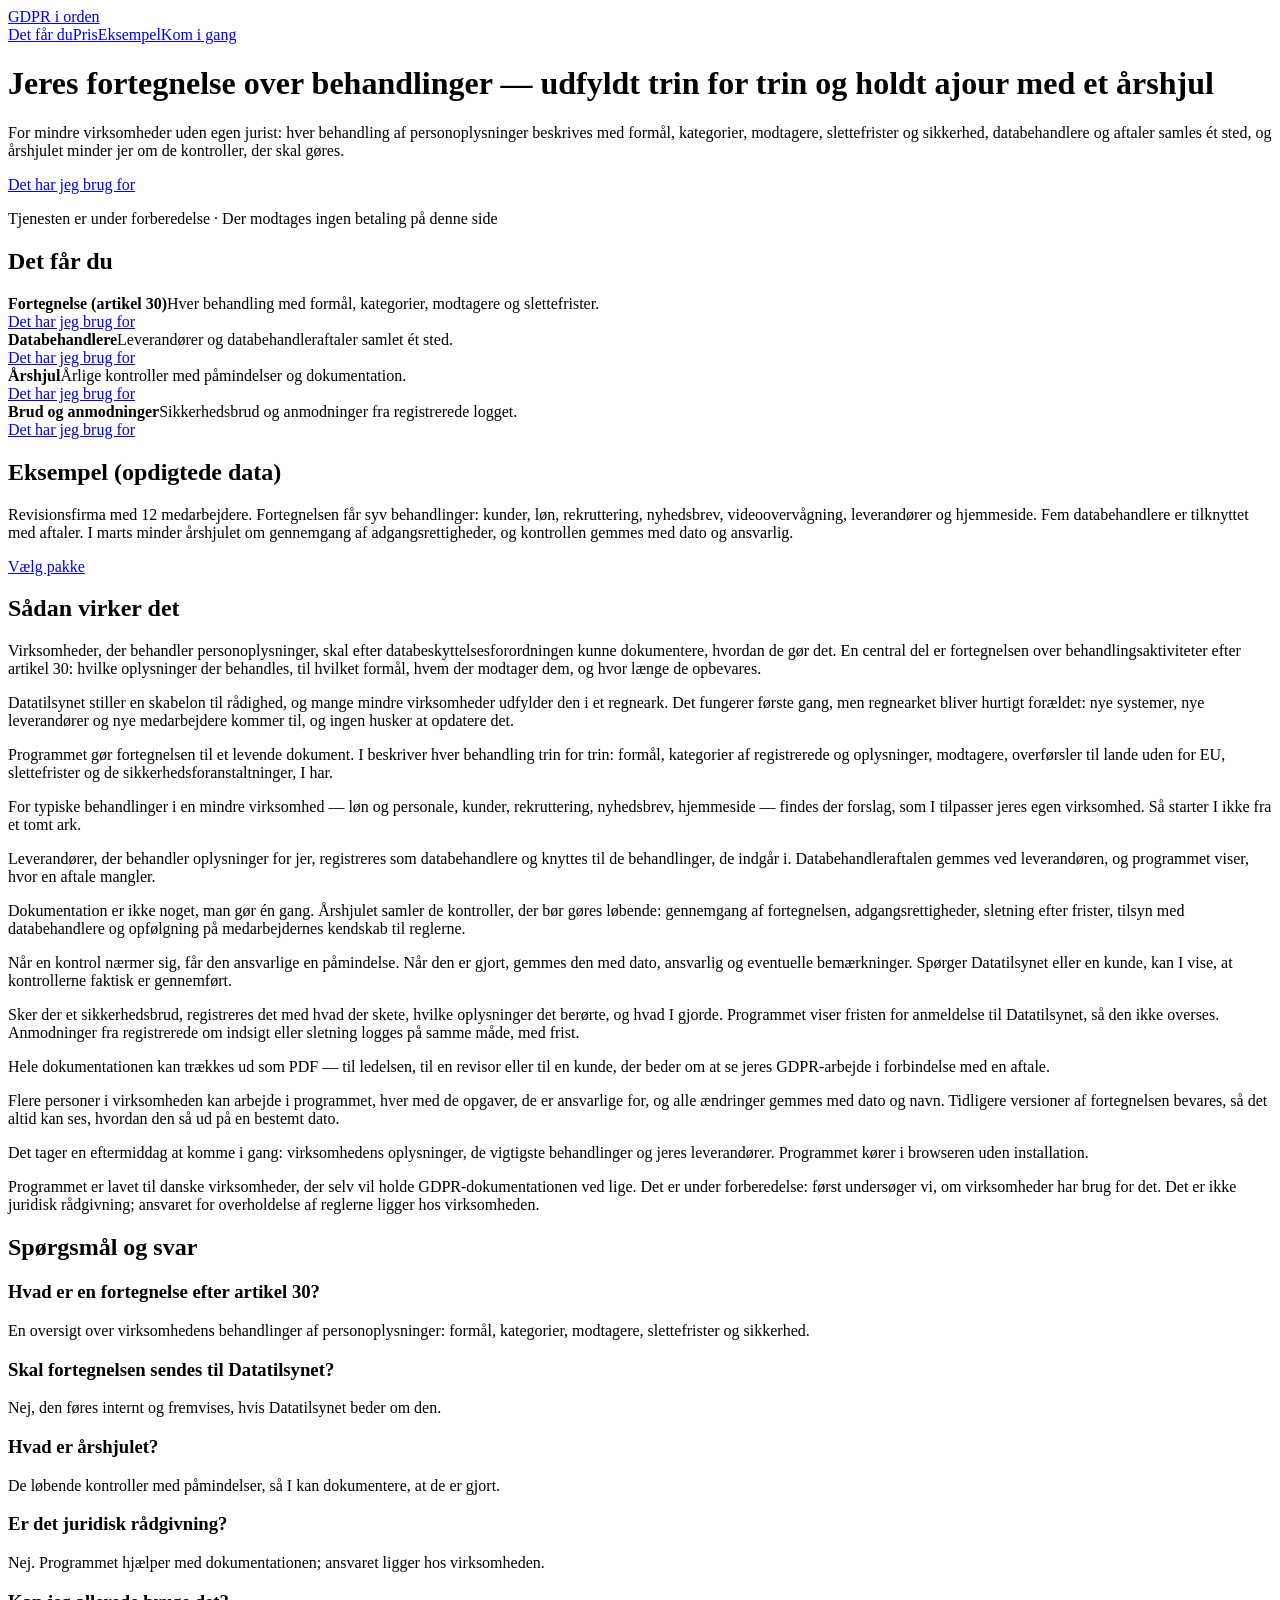
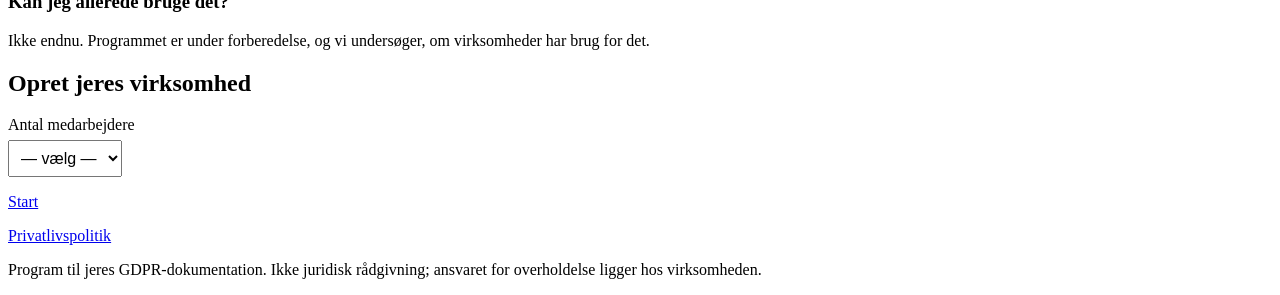
==== index.html @ bb7a379e "Смок gdprfortegnelse — комплект автора (_Гипотезы), публикация «Смоками» (органика, слово Владельца " ====
<!doctype html>
<html lang="da-DK">
<head>
<meta charset="utf-8">
<!-- Google Tag Manager: код контейнера вставляет автор по заказу «Смоков» (СМ-09) -->
<meta name="viewport" content="width=device-width,initial-scale=1">
<link rel="canonical" href="https://gdprfortegnelse.dokufile.com/">
<title>GDPR-fortegnelse og årshjul for mindre virksomheder</title>
<meta name="description" content="For virksomheder, der selv vil holde GDPR-dokumentationen ved lige uden regneark: fortegnelsen over behandlinger efter artikel 30 udfyldes trin for trin, og de årlige kontroller kommer med påmindelser i et årshjul.">
<link rel="icon" href="favicon.svg">
<link rel="stylesheet" href="style.css">
<script src="smoke.js" defer></script>
<!-- faq-jsonld:start -->
<script type="application/ld+json">
{
 "@context": "https://schema.org",
 "@type": "FAQPage",
 "mainEntity": [
  {
   "@type": "Question",
   "name": "Hvad er en fortegnelse efter artikel 30?",
   "acceptedAnswer": {
    "@type": "Answer",
    "text": "En oversigt over virksomhedens behandlinger af personoplysninger: formål, kategorier, modtagere, slettefrister og sikkerhed."
   }
  },
  {
   "@type": "Question",
   "name": "Skal fortegnelsen sendes til Datatilsynet?",
   "acceptedAnswer": {
    "@type": "Answer",
    "text": "Nej, den føres internt og fremvises, hvis Datatilsynet beder om den."
   }
  },
  {
   "@type": "Question",
   "name": "Hvad er årshjulet?",
   "acceptedAnswer": {
    "@type": "Answer",
    "text": "De løbende kontroller med påmindelser, så I kan dokumentere, at de er gjort."
   }
  },
  {
   "@type": "Question",
   "name": "Er det juridisk rådgivning?",
   "acceptedAnswer": {
    "@type": "Answer",
    "text": "Nej. Programmet hjælper med dokumentationen; ansvaret ligger hos virksomheden."
   }
  },
  {
   "@type": "Question",
   "name": "Kan jeg allerede bruge det?",
   "acceptedAnswer": {
    "@type": "Answer",
    "text": "Ikke endnu. Programmet er under forberedelse, og vi undersøger, om virksomheder har brug for det."
   }
  }
 ]
}
</script>
<!-- faq-jsonld:end -->
</head>
<body>
<!-- Google Tag Manager (noscript): по заказу «Смоков» (СМ-09) -->

<header><div class="wrap">
  <div class="logo"><a href="index.html" data-ev="click_logo_home">GDPR i orden</a></div>
  <nav class="top"><a href="#hvad" data-ev="click_nav_hvad">Det får du</a><a href="price.html" data-ev="click_nav_pris">Pris</a><a href="#eksempel" data-ev="click_nav_eksempel">Eksempel</a><a href="#start" data-ev="click_nav_start">Kom i gang</a></nav>
</div></header>

<div class="wrap">
  <div class="hero">
    <h1>Jeres fortegnelse over behandlinger — udfyldt trin for trin og holdt ajour med et årshjul</h1>
    <p class="sub">For mindre virksomheder uden egen jurist: hver behandling af personoplysninger beskrives med formål, kategorier, modtagere, slettefrister og sikkerhed, databehandlere og aftaler samles ét sted, og årshjulet minder jer om de kontroller, der skal gøres.</p>
    <a class="cta" href="price.html" data-ev="cta_click">Det har jeg brug for</a>
    <p class="cta-note">Tjenesten er under forberedelse · Der modtages ingen betaling på denne side</p>
  </div>

  <section id="hvad" data-view="features_view">
    <h2>Det får du</h2>
    <div class="grid">
      <div class="card"><b>Fortegnelse (artikel 30)</b><span>Hver behandling med formål, kategorier, modtagere og slettefrister.</span><br><a class="btn" href="price.html" data-ev="feature_fortegnelse">Det har jeg brug for</a></div>
      <div class="card"><b>Databehandlere</b><span>Leverandører og databehandleraftaler samlet ét sted.</span><br><a class="btn" href="price.html" data-ev="feature_databehandlere">Det har jeg brug for</a></div>
      <div class="card"><b>Årshjul</b><span>Årlige kontroller med påmindelser og dokumentation.</span><br><a class="btn" href="price.html" data-ev="feature_aarshjul">Det har jeg brug for</a></div>
      <div class="card"><b>Brud og anmodninger</b><span>Sikkerhedsbrud og anmodninger fra registrerede logget.</span><br><a class="btn" href="price.html" data-ev="feature_brud">Det har jeg brug for</a></div>
    </div>
  </section>

  <section id="eksempel" data-view="example_view">
    <h2>Eksempel (opdigtede data)</h2>
    <p class="fine">Revisionsfirma med 12 medarbejdere. Fortegnelsen får syv behandlinger: kunder, løn, rekruttering, nyhedsbrev, videoovervågning, leverandører og hjemmeside. Fem databehandlere er tilknyttet med aftaler. I marts minder årshjulet om gennemgang af adgangsrettigheder, og kontrollen gemmes med dato og ansvarlig.</p>
    <a class="cta" href="price.html" data-ev="click_cta_after_example">Vælg pakke</a>
  </section>
<!-- seo-tekst:start -->
  <section id="opis">
    <h2>Sådan virker det</h2>
    <p>Virksomheder, der behandler personoplysninger, skal efter databeskyttelsesforordningen kunne dokumentere, hvordan de gør det. En central del er fortegnelsen over behandlingsaktiviteter efter artikel 30: hvilke oplysninger der behandles, til hvilket formål, hvem der modtager dem, og hvor længe de opbevares.</p>
    <p>Datatilsynet stiller en skabelon til rådighed, og mange mindre virksomheder udfylder den i et regneark. Det fungerer første gang, men regnearket bliver hurtigt forældet: nye systemer, nye leverandører og nye medarbejdere kommer til, og ingen husker at opdatere det.</p>
    <p>Programmet gør fortegnelsen til et levende dokument. I beskriver hver behandling trin for trin: formål, kategorier af registrerede og oplysninger, modtagere, overførsler til lande uden for EU, slettefrister og de sikkerhedsforanstaltninger, I har.</p>
    <p>For typiske behandlinger i en mindre virksomhed — løn og personale, kunder, rekruttering, nyhedsbrev, hjemmeside — findes der forslag, som I tilpasser jeres egen virksomhed. Så starter I ikke fra et tomt ark.</p>
    <p>Leverandører, der behandler oplysninger for jer, registreres som databehandlere og knyttes til de behandlinger, de indgår i. Databehandleraftalen gemmes ved leverandøren, og programmet viser, hvor en aftale mangler.</p>
    <p>Dokumentation er ikke noget, man gør én gang. Årshjulet samler de kontroller, der bør gøres løbende: gennemgang af fortegnelsen, adgangsrettigheder, sletning efter frister, tilsyn med databehandlere og opfølgning på medarbejdernes kendskab til reglerne.</p>
    <p>Når en kontrol nærmer sig, får den ansvarlige en påmindelse. Når den er gjort, gemmes den med dato, ansvarlig og eventuelle bemærkninger. Spørger Datatilsynet eller en kunde, kan I vise, at kontrollerne faktisk er gennemført.</p>
    <p>Sker der et sikkerhedsbrud, registreres det med hvad der skete, hvilke oplysninger det berørte, og hvad I gjorde. Programmet viser fristen for anmeldelse til Datatilsynet, så den ikke overses. Anmodninger fra registrerede om indsigt eller sletning logges på samme måde, med frist.</p>
    <p>Hele dokumentationen kan trækkes ud som PDF — til ledelsen, til en revisor eller til en kunde, der beder om at se jeres GDPR-arbejde i forbindelse med en aftale.</p>
    <p>Flere personer i virksomheden kan arbejde i programmet, hver med de opgaver, de er ansvarlige for, og alle ændringer gemmes med dato og navn. Tidligere versioner af fortegnelsen bevares, så det altid kan ses, hvordan den så ud på en bestemt dato.</p>
    <p>Det tager en eftermiddag at komme i gang: virksomhedens oplysninger, de vigtigste behandlinger og jeres leverandører. Programmet kører i browseren uden installation.</p>
    <p>Programmet er lavet til danske virksomheder, der selv vil holde GDPR-dokumentationen ved lige. Det er under forberedelse: først undersøger vi, om virksomheder har brug for det. Det er ikke juridisk rådgivning; ansvaret for overholdelse af reglerne ligger hos virksomheden.</p>
  </section>
  <section id="faq">
    <h2>Spørgsmål og svar</h2>
    <h3>Hvad er en fortegnelse efter artikel 30?</h3>
    <p>En oversigt over virksomhedens behandlinger af personoplysninger: formål, kategorier, modtagere, slettefrister og sikkerhed.</p>
    <h3>Skal fortegnelsen sendes til Datatilsynet?</h3>
    <p>Nej, den føres internt og fremvises, hvis Datatilsynet beder om den.</p>
    <h3>Hvad er årshjulet?</h3>
    <p>De løbende kontroller med påmindelser, så I kan dokumentere, at de er gjort.</p>
    <h3>Er det juridisk rådgivning?</h3>
    <p>Nej. Programmet hjælper med dokumentationen; ansvaret ligger hos virksomheden.</p>
    <h3>Kan jeg allerede bruge det?</h3>
    <p>Ikke endnu. Programmet er under forberedelse, og vi undersøger, om virksomheder har brug for det.</p>
  </section>
<!-- seo-tekst:end -->
  <section id="start" data-view="start_view">
    <h2>Opret jeres virksomhed</h2>
    <p><label>Antal medarbejdere<br><select data-ev-focus="form_start" style="margin-top:6px;padding:8px;font-size:16px"><option value="">— vælg —</option><option>1–10</option><option>11–50</option><option>51–250</option><option>Over 250</option></select></label></p>
    <a class="cta" href="price.html" data-ev="form_submit_click">Start</a>
  </section>
</div>

<footer><div class="wrap">
  <p><a href="privacy.html" data-ev="click_legal_privacy">Privatlivspolitik</a></p>
  <p class="muted">Program til jeres GDPR-dokumentation. Ikke juridisk rådgivning; ansvaret for overholdelse ligger hos virksomheden.</p>
</div></footer>

</body>
</html>
---- style.css ----
/* Общая база смоков (СМ-23): стиль — один на все смоки, правит «Смоки» в super-romeo/smoki-base. */
@import url("https://super-romeo.github.io/smoki-base/v1/style.css");
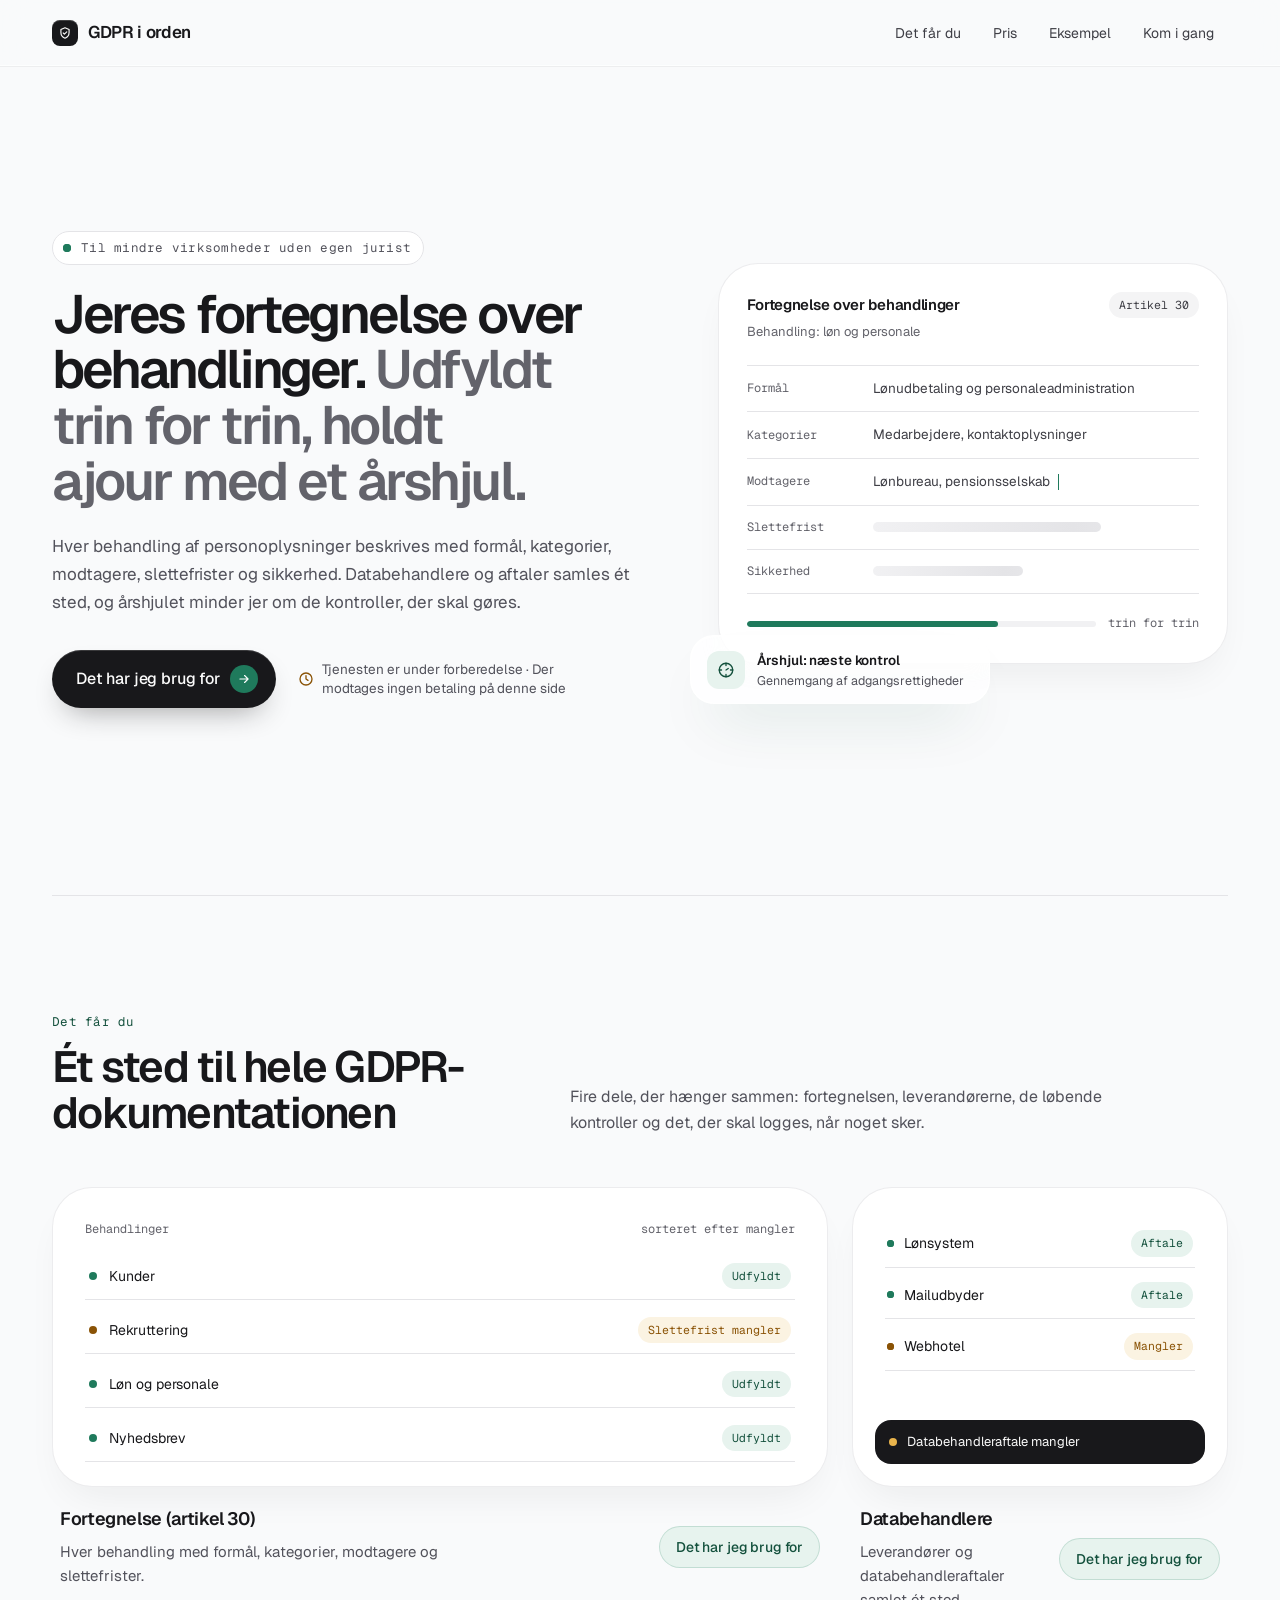
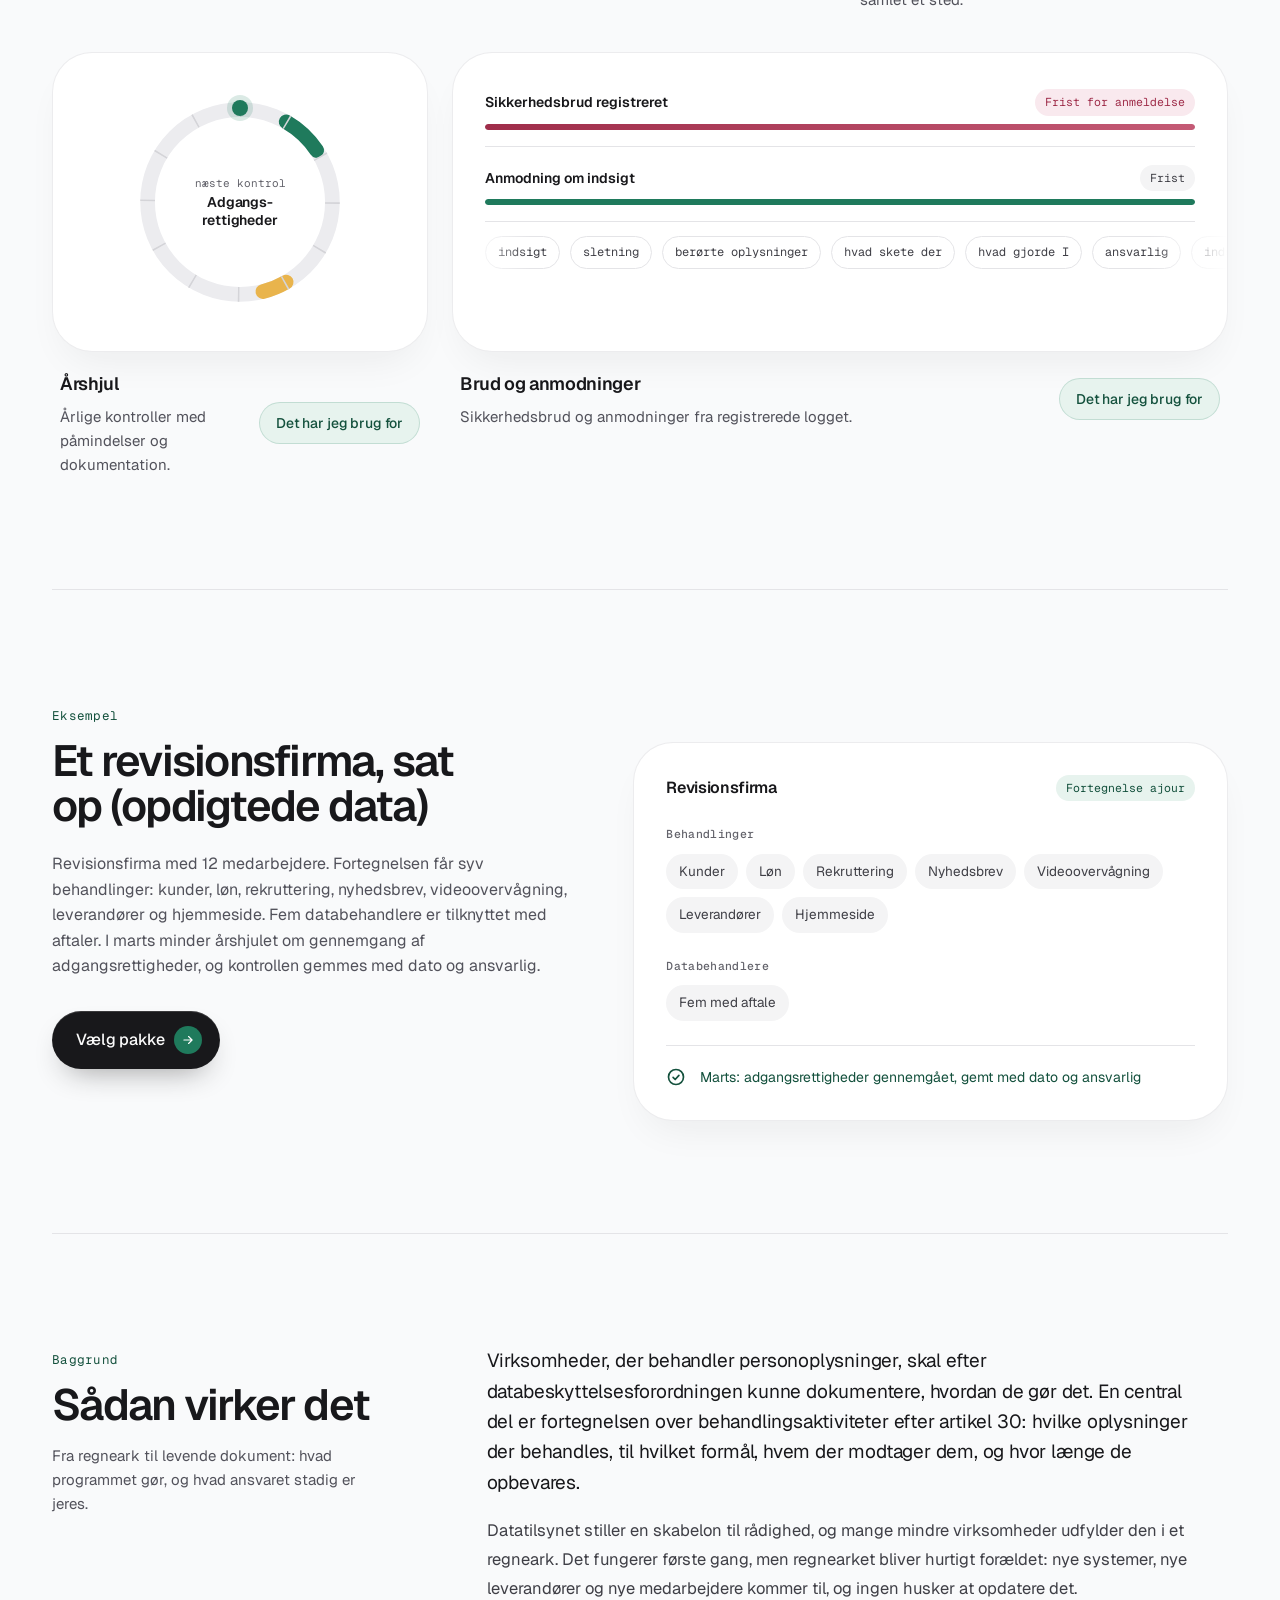
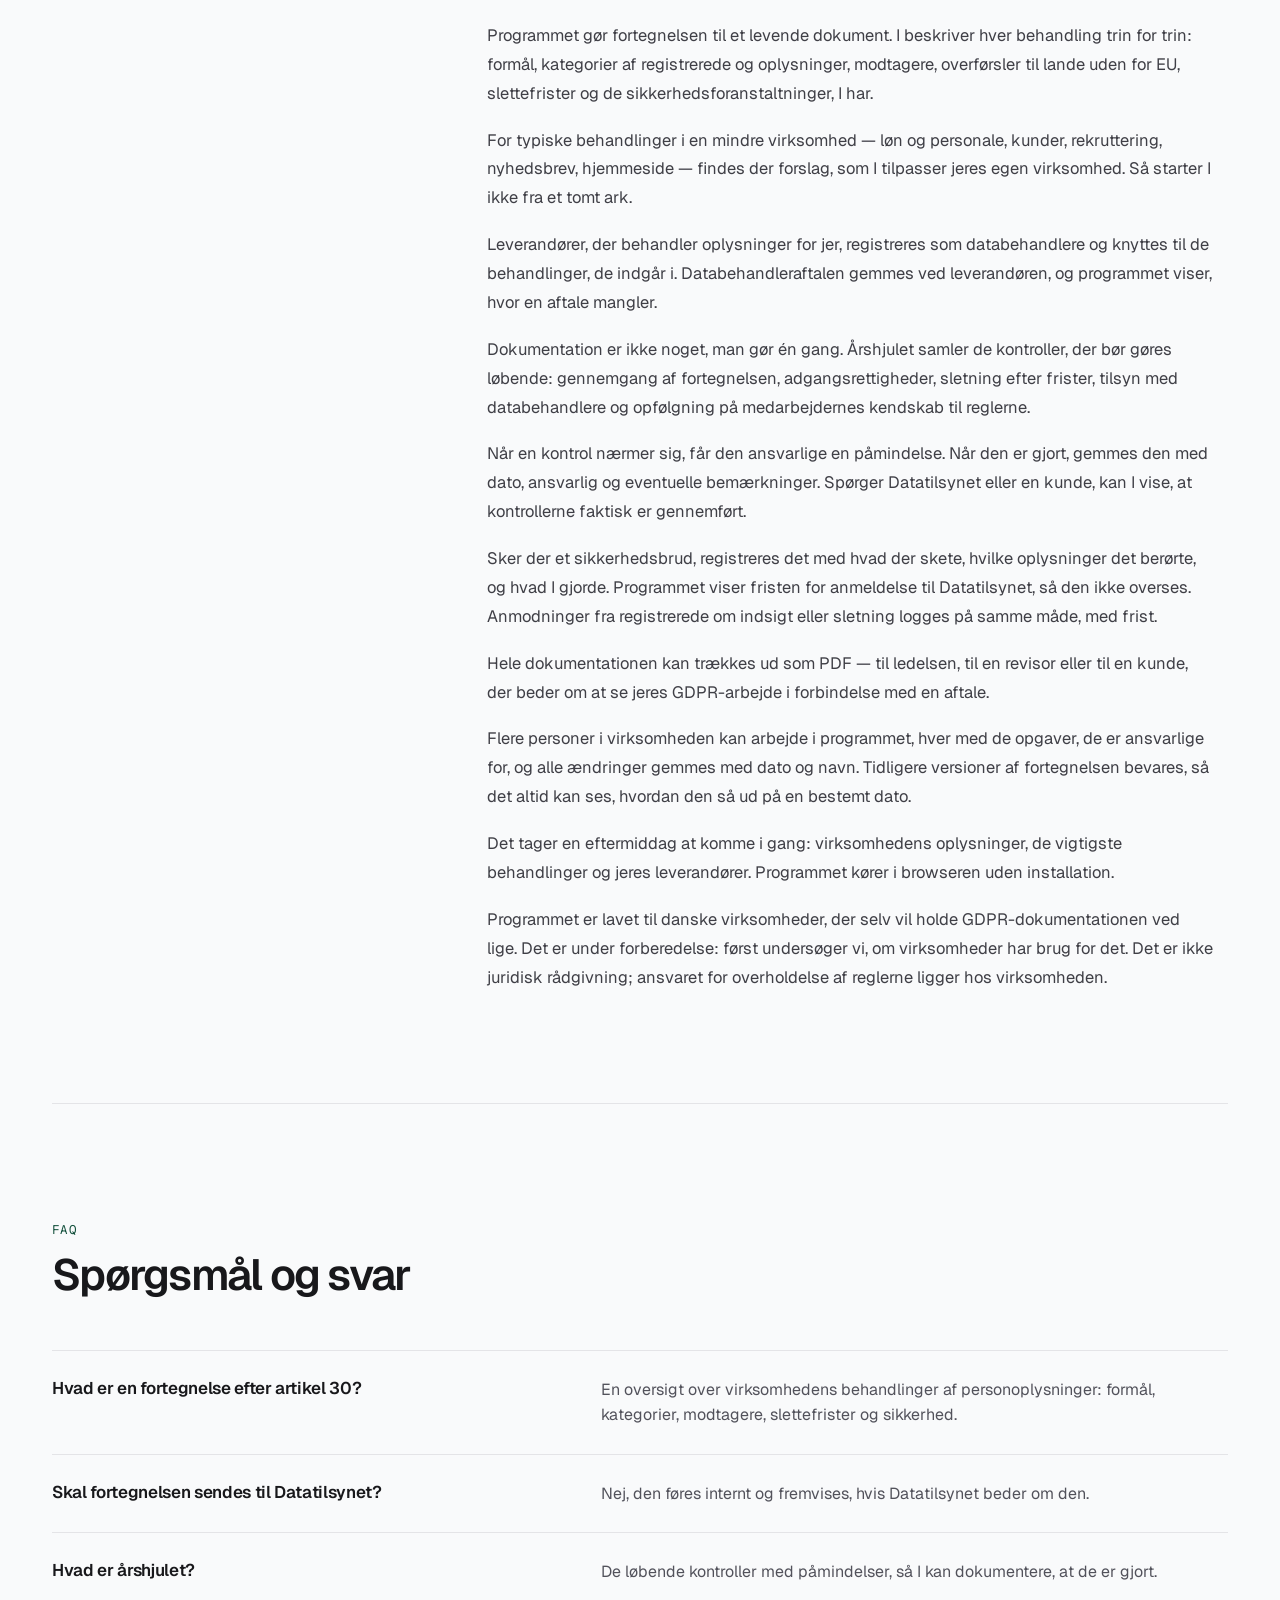
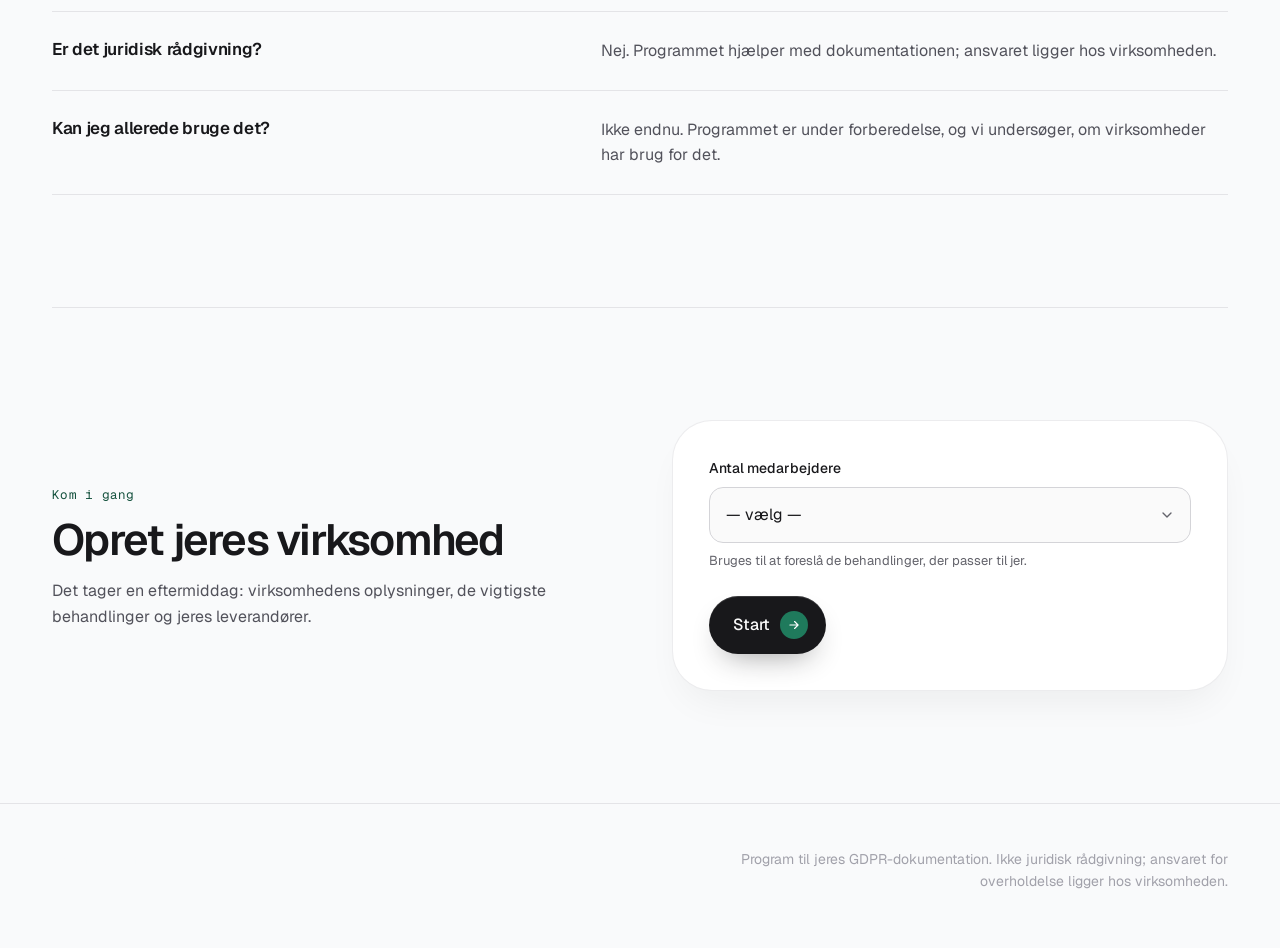
==== commit 1fa847c9: "Главная: чистый стиль «taste v1» — вариант для выбора Владельцем (09.11.2026)" ====
--- a/index.html
+++ b/index.html
@@ -2,13 +2,23 @@
 <html lang="da-DK">
 <head>
 <meta charset="utf-8">
-<!-- Google Tag Manager: код контейнера вставляет автор по заказу «Смоков» (СМ-09) -->
+<!-- Google Tag Manager -->
+<script>(function(w,d,s,l,i){w[l]=w[l]||[];w[l].push({'gtm.start':
+new Date().getTime(),event:'gtm.js'});var f=d.getElementsByTagName(s)[0],
+j=d.createElement(s),dl=l!='dataLayer'?'&l='+l:'';j.async=true;j.src=
+'https://www.googletagmanager.com/gtm.js?id='+i+dl;f.parentNode.insertBefore(j,f);
+})(window,document,'script','dataLayer','GTM-WCQB7QSV');</script>
+<!-- End Google Tag Manager -->
 <meta name="viewport" content="width=device-width,initial-scale=1">
 <link rel="canonical" href="https://gdprfortegnelse.dokufile.com/">
 <title>GDPR-fortegnelse og årshjul for mindre virksomheder</title>
-<meta name="description" content="For virksomheder, der selv vil holde GDPR-dokumentationen ved lige uden regneark: fortegnelsen over behandlinger efter artikel 30 udfyldes trin for trin, og de årlige kontroller kommer med påmindelser i et årshjul.">
+<meta name="description" content="For virksomheder, der selv holder GDPR-dokumentationen: fortegnelsen efter artikel 30 trin for trin og de årlige kontroller i et årshjul.">
 <link rel="icon" href="favicon.svg">
 <link rel="stylesheet" href="style.css">
+<link rel="preconnect" href="https://fonts.googleapis.com">
+<link rel="preconnect" href="https://fonts.gstatic.com" crossorigin>
+<link rel="stylesheet" href="https://fonts.googleapis.com/css2?family=Geist:wght@400;500;600&family=Geist+Mono:wght@400;500&display=swap">
+<link rel="stylesheet" href="variant.css">
 <script src="smoke.js" defer></script>
 <!-- faq-jsonld:start -->
 <script type="application/ld+json">
@@ -62,39 +72,138 @@
 <!-- faq-jsonld:end -->
 </head>
 <body>
-<!-- Google Tag Manager (noscript): по заказу «Смоков» (СМ-09) -->
-
-<header><div class="wrap">
-  <div class="logo"><a href="index.html" data-ev="click_logo_home">GDPR i orden</a></div>
-  <nav class="top"><a href="#hvad" data-ev="click_nav_hvad">Det får du</a><a href="price.html" data-ev="click_nav_pris">Pris</a><a href="#eksempel" data-ev="click_nav_eksempel">Eksempel</a><a href="#start" data-ev="click_nav_start">Kom i gang</a></nav>
+<!-- Google Tag Manager (noscript) -->
+<noscript><iframe src="https://www.googletagmanager.com/ns.html?id=GTM-WCQB7QSV"
+height="0" width="0" style="display:none;visibility:hidden"></iframe></noscript>
+<!-- End Google Tag Manager (noscript) -->
+
+<header class="bar"><div class="shell">
+  <div class="brand"><a href="index.html" data-ev="click_logo_home"><span class="brand-mark" aria-hidden="true"><svg width="14" height="14" viewBox="0 0 24 24" fill="none" stroke="currentColor" stroke-width="2" stroke-linecap="round" stroke-linejoin="round"><path d="M12 3l7 3v5c0 4.5-3 8.3-7 10-4-1.7-7-5.5-7-10V6l7-3z"/><path d="M9 12l2 2 4-4"/></svg></span>GDPR i orden</a></div>
+  <nav class="nav" aria-label="Hovedmenu"><a href="#hvad" data-ev="click_nav_hvad">Det får du</a><a href="price.html" data-ev="click_nav_pris">Pris</a><a href="#eksempel" data-ev="click_nav_eksempel">Eksempel</a><a href="#start" data-ev="click_nav_start">Kom i gang</a></nav>
 </div></header>
 
-<div class="wrap">
+<main class="shell">
   <div class="hero">
-    <h1>Jeres fortegnelse over behandlinger — udfyldt trin for trin og holdt ajour med et årshjul</h1>
-    <p class="sub">For mindre virksomheder uden egen jurist: hver behandling af personoplysninger beskrives med formål, kategorier, modtagere, slettefrister og sikkerhed, databehandlere og aftaler samles ét sted, og årshjulet minder jer om de kontroller, der skal gøres.</p>
-    <a class="cta" href="price.html" data-ev="cta_click">Det har jeg brug for</a>
-    <p class="cta-note">Tjenesten er under forberedelse · Der modtages ingen betaling på denne side</p>
+    <div>
+      <span class="eyebrow in" style="--i:0"><span class="live" aria-hidden="true"></span>Til mindre virksomheder uden egen jurist</span>
+      <h1 class="in" style="--i:1">Jeres fortegnelse over behandlinger. <em>Udfyldt trin for trin, holdt ajour med et årshjul.</em></h1>
+      <p class="sub in" style="--i:2">Hver behandling af personoplysninger beskrives med formål, kategorier, modtagere, slettefrister og sikkerhed. Databehandlere og aftaler samles ét sted, og årshjulet minder jer om de kontroller, der skal gøres.</p>
+      <div class="hero-actions in" style="--i:3">
+        <a class="cta magnetic" href="price.html" data-ev="cta_click">Det har jeg brug for <span class="arrow" aria-hidden="true"><svg width="14" height="14" viewBox="0 0 24 24" fill="none" stroke="currentColor" stroke-width="2" stroke-linecap="round" stroke-linejoin="round"><path d="M5 12h14M13 6l6 6-6 6"/></svg></span></a>
+        <p class="cta-note"><svg width="16" height="16" viewBox="0 0 24 24" fill="none" stroke="currentColor" stroke-width="2" stroke-linecap="round" aria-hidden="true"><circle cx="12" cy="12" r="9"/><path d="M12 7v5l3 2"/></svg>Tjenesten er under forberedelse · Der modtages ingen betaling på denne side</p>
+      </div>
+    </div>
+
+    <div class="stage in" style="--i:2" aria-hidden="true">
+      <div class="doc">
+        <div class="doc-head"><span class="doc-title">Fortegnelse over behandlinger</span><span class="tag">Artikel 30</span></div>
+        <p class="doc-sub">Behandling: løn og personale</p>
+        <dl class="fields">
+          <div class="field"><dt>Formål</dt><dd>Lønudbetaling og personaleadministration</dd></div>
+          <div class="field"><dt>Kategorier</dt><dd>Medarbejdere, kontaktoplysninger</dd></div>
+          <div class="field"><dt>Modtagere</dt><dd><span class="typing">Lønbureau, pensionsselskab</span><span class="caret"></span></dd></div>
+          <div class="field"><dt>Slettefrist</dt><dd><span class="skeleton"></span></dd></div>
+          <div class="field"><dt>Sikkerhed</dt><dd><span class="skeleton s2"></span></dd></div>
+        </dl>
+        <div class="doc-foot"><div class="progress"><i></i></div><span>trin for trin</span></div>
+      </div>
+      <div class="chip-float">
+        <span class="chip-ico"><svg width="18" height="18" viewBox="0 0 24 24" fill="none" stroke="currentColor" stroke-width="1.8" stroke-linecap="round" stroke-linejoin="round"><circle cx="12" cy="12" r="9"/><path d="M12 3v3M21 12h-3M12 21v-3M3 12h3"/><path d="M12 12l3-2"/></svg></span>
+        <div><b>Årshjul: næste kontrol</b><small>Gennemgang af adgangsrettigheder</small></div>
+      </div>
+    </div>
   </div>
 
-  <section id="hvad" data-view="features_view">
-    <h2>Det får du</h2>
-    <div class="grid">
-      <div class="card"><b>Fortegnelse (artikel 30)</b><span>Hver behandling med formål, kategorier, modtagere og slettefrister.</span><br><a class="btn" href="price.html" data-ev="feature_fortegnelse">Det har jeg brug for</a></div>
-      <div class="card"><b>Databehandlere</b><span>Leverandører og databehandleraftaler samlet ét sted.</span><br><a class="btn" href="price.html" data-ev="feature_databehandlere">Det har jeg brug for</a></div>
-      <div class="card"><b>Årshjul</b><span>Årlige kontroller med påmindelser og dokumentation.</span><br><a class="btn" href="price.html" data-ev="feature_aarshjul">Det har jeg brug for</a></div>
-      <div class="card"><b>Brud og anmodninger</b><span>Sikkerhedsbrud og anmodninger fra registrerede logget.</span><br><a class="btn" href="price.html" data-ev="feature_brud">Det har jeg brug for</a></div>
-    </div>
-  </section>
-
-  <section id="eksempel" data-view="example_view">
-    <h2>Eksempel (opdigtede data)</h2>
-    <p class="fine">Revisionsfirma med 12 medarbejdere. Fortegnelsen får syv behandlinger: kunder, løn, rekruttering, nyhedsbrev, videoovervågning, leverandører og hjemmeside. Fem databehandlere er tilknyttet med aftaler. I marts minder årshjulet om gennemgang af adgangsrettigheder, og kontrollen gemmes med dato og ansvarlig.</p>
-    <a class="cta" href="price.html" data-ev="click_cta_after_example">Vælg pakke</a>
+  <section id="hvad" class="block" data-view="features_view">
+    <div class="block-head">
+      <div><span class="kicker">Det får du</span><h2>Ét sted til hele GDPR-dokumentationen</h2></div>
+      <p class="lede">Fire dele, der hænger sammen: fortegnelsen, leverandørerne, de løbende kontroller og det, der skal logges, når noget sker.</p>
+    </div>
+    <div class="bento">
+      <article class="tile wide-md">
+        <div class="tile-visual" aria-hidden="true">
+          <div class="list-meta"><span>Behandlinger</span><span>sorteret efter mangler</span></div>
+          <div class="rows">
+            <div class="row swap-a"><span class="dot"></span>Kunder<span class="tag ok">Udfyldt</span></div>
+            <div class="row swap-b"><span class="dot warn"></span>Rekruttering<span class="tag warn">Slettefrist mangler</span></div>
+            <div class="row"><span class="dot"></span>Løn og personale<span class="tag ok">Udfyldt</span></div>
+            <div class="row"><span class="dot"></span>Nyhedsbrev<span class="tag ok">Udfyldt</span></div>
+          </div>
+        </div>
+        <div class="tile-label"><b>Fortegnelse (artikel 30)</b><span>Hver behandling med formål, kategorier, modtagere og slettefrister.</span><a class="btn" href="price.html" data-ev="feature_fortegnelse">Det har jeg brug for</a></div>
+      </article>
+
+      <article class="tile narrow">
+        <div class="tile-visual" aria-hidden="true">
+          <div class="vendors">
+            <div class="vendor"><span class="live"></span>Lønsystem<span class="tag ok" style="margin-left:auto">Aftale</span></div>
+            <div class="vendor"><span class="live d2"></span>Mailudbyder<span class="tag ok" style="margin-left:auto">Aftale</span></div>
+            <div class="vendor"><span class="live warn d3"></span>Webhotel<span class="tag warn" style="margin-left:auto">Mangler</span></div>
+          </div>
+          <div class="toast"><i></i>Databehandleraftale mangler</div>
+        </div>
+        <div class="tile-label"><b>Databehandlere</b><span>Leverandører og databehandleraftaler samlet ét sted.</span><a class="btn" href="price.html" data-ev="feature_databehandlere">Det har jeg brug for</a></div>
+      </article>
+
+      <article class="tile narrow">
+        <div class="tile-visual" aria-hidden="true">
+          <div class="wheel-wrap"><div class="wheel">
+            <svg viewBox="0 0 200 200" fill="none">
+              <circle cx="100" cy="100" r="88" stroke="#ececef" stroke-width="14"/>
+              <circle cx="100" cy="100" r="88" stroke="#1f7a5c" stroke-width="14" stroke-dasharray="40 513" stroke-dashoffset="-46" transform="rotate(-90 100 100)" stroke-linecap="round"/>
+              <circle cx="100" cy="100" r="88" stroke="#e9b44c" stroke-width="14" stroke-dasharray="24 529" stroke-dashoffset="-230" transform="rotate(-90 100 100)" stroke-linecap="round"/>
+              <circle cx="100" cy="100" r="88" stroke="#d4d4d8" stroke-width="14" stroke-dasharray="1.5 44.6" transform="rotate(-90 100 100)"/>
+            </svg>
+            <div class="orbit"></div>
+            <div class="wheel-core"><small>næste kontrol</small><b>Adgangs&shy;rettigheder</b></div>
+          </div></div>
+        </div>
+        <div class="tile-label"><b>Årshjul</b><span>Årlige kontroller med påmindelser og dokumentation.</span><a class="btn" href="price.html" data-ev="feature_aarshjul">Det har jeg brug for</a></div>
+      </article>
+
+      <article class="tile wide-md">
+        <div class="tile-visual" aria-hidden="true">
+          <div class="stream">
+            <div class="event"><b>Sikkerhedsbrud registreret</b><span class="tag alert">Frist for anmeldelse</span><div class="track"><i></i></div></div>
+            <div class="event calm"><b>Anmodning om indsigt</b><span class="tag">Frist</span><div class="track"><i></i></div></div>
+            <div class="marquee"><div class="marquee-track">
+              <span>indsigt</span><span>sletning</span><span>berørte oplysninger</span><span>hvad skete der</span><span>hvad gjorde I</span><span>ansvarlig</span>
+              <span>indsigt</span><span>sletning</span><span>berørte oplysninger</span><span>hvad skete der</span><span>hvad gjorde I</span><span>ansvarlig</span>
+            </div></div>
+          </div>
+        </div>
+        <div class="tile-label"><b>Brud og anmodninger</b><span>Sikkerhedsbrud og anmodninger fra registrerede logget.</span><a class="btn" href="price.html" data-ev="feature_brud">Det har jeg brug for</a></div>
+      </article>
+    </div>
+  </section>
+
+  <section id="eksempel" class="block" data-view="example_view">
+    <div class="example">
+      <div>
+        <span class="kicker">Eksempel</span>
+        <h2>Et revisionsfirma, sat op (opdigtede data)</h2>
+        <p class="fine">Revisionsfirma med 12 medarbejdere. Fortegnelsen får syv behandlinger: kunder, løn, rekruttering, nyhedsbrev, videoovervågning, leverandører og hjemmeside. Fem databehandlere er tilknyttet med aftaler. I marts minder årshjulet om gennemgang af adgangsrettigheder, og kontrollen gemmes med dato og ansvarlig.</p>
+        <a class="cta magnetic" href="price.html" data-ev="click_cta_after_example">Vælg pakke <span class="arrow" aria-hidden="true"><svg width="14" height="14" viewBox="0 0 24 24" fill="none" stroke="currentColor" stroke-width="2" stroke-linecap="round" stroke-linejoin="round"><path d="M5 12h14M13 6l6 6-6 6"/></svg></span></a>
+      </div>
+      <div class="firm" aria-hidden="true">
+        <div class="firm-head"><b>Revisionsfirma</b><span class="tag ok">Fortegnelse ajour</span></div>
+        <div>
+          <h3>Behandlinger</h3>
+          <div class="pills"><span style="--i:0">Kunder</span><span style="--i:1">Løn</span><span style="--i:2">Rekruttering</span><span style="--i:3">Nyhedsbrev</span><span style="--i:4">Videoovervågning</span><span style="--i:5">Leverandører</span><span style="--i:6">Hjemmeside</span></div>
+        </div>
+        <div>
+          <h3>Databehandlere</h3>
+          <div class="pills"><span style="--i:7">Fem med aftale</span></div>
+        </div>
+        <div class="check"><svg width="20" height="20" viewBox="0 0 24 24" fill="none" stroke="currentColor" stroke-width="2" stroke-linecap="round" stroke-linejoin="round"><circle cx="12" cy="12" r="9"/><path d="M8.5 12.5l2.5 2.5 4.5-5"/></svg><span>Marts: adgangsrettigheder gennemgået, gemt med dato og ansvarlig</span></div>
+      </div>
+    </div>
   </section>
 <!-- seo-tekst:start -->
-  <section id="opis">
-    <h2>Sådan virker det</h2>
+  <section id="opis" class="block">
+    <div class="prose-grid">
+      <div class="prose-aside"><span class="kicker">Baggrund</span><h2>Sådan virker det</h2><p>Fra regneark til levende dokument: hvad programmet gør, og hvad ansvaret stadig er jeres.</p></div>
+      <div class="prose">
     <p>Virksomheder, der behandler personoplysninger, skal efter databeskyttelsesforordningen kunne dokumentere, hvordan de gør det. En central del er fortegnelsen over behandlingsaktiviteter efter artikel 30: hvilke oplysninger der behandles, til hvilket formål, hvem der modtager dem, og hvor længe de opbevares.</p>
     <p>Datatilsynet stiller en skabelon til rådighed, og mange mindre virksomheder udfylder den i et regneark. Det fungerer første gang, men regnearket bliver hurtigt forældet: nye systemer, nye leverandører og nye medarbejdere kommer til, og ingen husker at opdatere det.</p>
     <p>Programmet gør fortegnelsen til et levende dokument. I beskriver hver behandling trin for trin: formål, kategorier af registrerede og oplysninger, modtagere, overførsler til lande uden for EU, slettefrister og de sikkerhedsforanstaltninger, I har.</p>
@@ -107,32 +216,63 @@
     <p>Flere personer i virksomheden kan arbejde i programmet, hver med de opgaver, de er ansvarlige for, og alle ændringer gemmes med dato og navn. Tidligere versioner af fortegnelsen bevares, så det altid kan ses, hvordan den så ud på en bestemt dato.</p>
     <p>Det tager en eftermiddag at komme i gang: virksomhedens oplysninger, de vigtigste behandlinger og jeres leverandører. Programmet kører i browseren uden installation.</p>
     <p>Programmet er lavet til danske virksomheder, der selv vil holde GDPR-dokumentationen ved lige. Det er under forberedelse: først undersøger vi, om virksomheder har brug for det. Det er ikke juridisk rådgivning; ansvaret for overholdelse af reglerne ligger hos virksomheden.</p>
-  </section>
-  <section id="faq">
-    <h2>Spørgsmål og svar</h2>
-    <h3>Hvad er en fortegnelse efter artikel 30?</h3>
-    <p>En oversigt over virksomhedens behandlinger af personoplysninger: formål, kategorier, modtagere, slettefrister og sikkerhed.</p>
-    <h3>Skal fortegnelsen sendes til Datatilsynet?</h3>
-    <p>Nej, den føres internt og fremvises, hvis Datatilsynet beder om den.</p>
-    <h3>Hvad er årshjulet?</h3>
-    <p>De løbende kontroller med påmindelser, så I kan dokumentere, at de er gjort.</p>
-    <h3>Er det juridisk rådgivning?</h3>
-    <p>Nej. Programmet hjælper med dokumentationen; ansvaret ligger hos virksomheden.</p>
-    <h3>Kan jeg allerede bruge det?</h3>
-    <p>Ikke endnu. Programmet er under forberedelse, og vi undersøger, om virksomheder har brug for det.</p>
+      </div>
+    </div>
+  </section>
+  <section id="faq" class="block">
+    <div class="block-head"><div><span class="kicker">FAQ</span><h2>Spørgsmål og svar</h2></div></div>
+    <div class="faq-list">
+    <div class="qa"><h3>Hvad er en fortegnelse efter artikel 30?</h3>
+    <p>En oversigt over virksomhedens behandlinger af personoplysninger: formål, kategorier, modtagere, slettefrister og sikkerhed.</p></div>
+    <div class="qa"><h3>Skal fortegnelsen sendes til Datatilsynet?</h3>
+    <p>Nej, den føres internt og fremvises, hvis Datatilsynet beder om den.</p></div>
+    <div class="qa"><h3>Hvad er årshjulet?</h3>
+    <p>De løbende kontroller med påmindelser, så I kan dokumentere, at de er gjort.</p></div>
+    <div class="qa"><h3>Er det juridisk rådgivning?</h3>
+    <p>Nej. Programmet hjælper med dokumentationen; ansvaret ligger hos virksomheden.</p></div>
+    <div class="qa"><h3>Kan jeg allerede bruge det?</h3>
+    <p>Ikke endnu. Programmet er under forberedelse, og vi undersøger, om virksomheder har brug for det.</p></div>
+    </div>
   </section>
 <!-- seo-tekst:end -->
-  <section id="start" data-view="start_view">
-    <h2>Opret jeres virksomhed</h2>
-    <p><label>Antal medarbejdere<br><select data-ev-focus="form_start" style="margin-top:6px;padding:8px;font-size:16px"><option value="">— vælg —</option><option>1–10</option><option>11–50</option><option>51–250</option><option>Over 250</option></select></label></p>
-    <a class="cta" href="price.html" data-ev="form_submit_click">Start</a>
-  </section>
-</div>
-
-<footer><div class="wrap">
+  <section id="start" class="block" data-view="start_view">
+    <div class="start">
+      <div>
+        <span class="kicker">Kom i gang</span>
+        <h2>Opret jeres virksomhed</h2>
+        <p class="lede" style="margin-top:16px">Det tager en eftermiddag: virksomhedens oplysninger, de vigtigste behandlinger og jeres leverandører.</p>
+      </div>
+      <div class="form-card">
+        <div class="input-block">
+          <label for="ansatte">Antal medarbejdere</label>
+          <div class="select-wrap">
+            <select id="ansatte" data-ev-focus="form_start" aria-describedby="ansatte-hjaelp"><option value="">— vælg —</option><option>1–10</option><option>11–50</option><option>51–250</option><option>Over 250</option></select>
+            <svg width="16" height="16" viewBox="0 0 24 24" fill="none" stroke="currentColor" stroke-width="2" stroke-linecap="round" stroke-linejoin="round" aria-hidden="true"><path d="M6 9l6 6 6-6"/></svg>
+          </div>
+          <p class="helper" id="ansatte-hjaelp">Bruges til at foreslå de behandlinger, der passer til jer.</p>
+        </div>
+        <a class="cta magnetic" href="price.html" data-ev="form_submit_click">Start <span class="arrow" aria-hidden="true"><svg width="14" height="14" viewBox="0 0 24 24" fill="none" stroke="currentColor" stroke-width="2" stroke-linecap="round" stroke-linejoin="round"><path d="M5 12h14M13 6l6 6-6 6"/></svg></span></a>
+      </div>
+    </div>
+  </section>
+</main>
+
+<footer class="foot"><div class="shell">
   <p><a href="privacy.html" data-ev="click_legal_privacy">Privatlivspolitik</a></p>
   <p class="muted">Program til jeres GDPR-dokumentation. Ikke juridisk rådgivning; ansvaret for overholdelse ligger hos virksomheden.</p>
 </div></footer>
+<script>
+(function () {
+  if (!window.matchMedia || !matchMedia("(pointer: fine)").matches || matchMedia("(prefers-reduced-motion: reduce)").matches) return;
+  document.querySelectorAll(".magnetic").forEach(function (el) {
+    el.addEventListener("pointermove", function (e) {
+      var r = el.getBoundingClientRect();
+      el.style.transform = "translate(" + ((e.clientX - r.left - r.width / 2) * 0.18) + "px," + ((e.clientY - r.top - r.height / 2) * 0.28) + "px)";
+    });
+    el.addEventListener("pointerleave", function () { el.style.transform = ""; });
+  });
+})();
+</script>
 
 </body>
 </html>
--- a/variant.css
+++ b/variant.css
@@ -0,0 +1,401 @@
+/* design-taste-frontend-v1: asymmetric split layouts, Geist, zinc neutrals + one emerald accent,
+   bento 2.0 tiles with perpetual micro-interactions, spring easing, tactile states. */
+:root {
+  --bg: #f9fafb;
+  --surface: #ffffff;
+  --ink: #18181b;
+  --ink-2: #3f3f46;
+  --muted: #52525b;
+  --faint: #63636b;
+  --line: rgba(228, 228, 231, 0.7);
+  --line-strong: #e4e4e7;
+  --accent: #1f7a5c;
+  --accent-ink: #14513d;
+  --accent-soft: #e7f3ee;
+  --amber: #8a5306;
+  --amber-soft: #fbf3e2;
+  --rose: #9f2d4a;
+  --rose-soft: #f9e9ee;
+  --radius-xl: 2.5rem;
+  --radius-l: 1.5rem;
+  --radius-m: 0.875rem;
+  --shadow: 0 20px 40px -15px rgba(24, 24, 27, 0.07);
+  --shadow-lift: 0 30px 60px -25px rgba(20, 81, 61, 0.22);
+  --spring: cubic-bezier(0.16, 1, 0.3, 1);
+  --sans: "Geist", ui-sans-serif, system-ui, -apple-system, "Segoe UI", sans-serif;
+  --mono: "Geist Mono", ui-monospace, "SFMono-Regular", Menlo, Consolas, monospace;
+}
+
+*, *::before, *::after { box-sizing: border-box; }
+html { -webkit-text-size-adjust: 100%; scroll-behavior: smooth; scroll-padding-top: 96px; }
+body {
+  margin: 0;
+  background: var(--bg);
+  color: var(--ink);
+  font-family: var(--sans);
+  font-size: 16px;
+  line-height: 1.6;
+  -webkit-font-smoothing: antialiased;
+  overflow-x: hidden;
+}
+h1, h2, h3, p { margin: 0; }
+a { color: inherit; }
+b { font-weight: 600; }
+:focus-visible { outline: 2px solid var(--accent); outline-offset: 3px; border-radius: 6px; }
+
+.shell { width: 100%; max-width: 1240px; margin: 0 auto; padding: 0 32px; }
+
+/* ---------- header: liquid-glass bar ---------- */
+.bar {
+  position: sticky; top: 0; z-index: 20;
+  padding: 14px 0;
+  background: rgba(249, 250, 251, 0.72);
+  -webkit-backdrop-filter: blur(14px) saturate(140%);
+  backdrop-filter: blur(14px) saturate(140%);
+  border-bottom: 1px solid rgba(228, 228, 231, 0.6);
+  box-shadow: inset 0 -1px 0 rgba(255, 255, 255, 0.6);
+}
+.bar .shell { display: flex; align-items: center; justify-content: space-between; gap: 16px; }
+.brand a {
+  display: inline-flex; align-items: center; gap: 10px;
+  font-weight: 600; letter-spacing: -0.02em; text-decoration: none; font-size: 17px;
+}
+.brand-mark {
+  width: 26px; height: 26px; border-radius: 8px; display: grid; place-items: center;
+  background: var(--ink); color: #fafafa;
+  box-shadow: inset 0 1px 0 rgba(255, 255, 255, 0.18);
+}
+.nav { display: flex; gap: 4px; flex-wrap: wrap; }
+.nav a {
+  padding: 8px 14px; border-radius: 999px; text-decoration: none;
+  font-size: 14px; color: var(--ink-2);
+  transition: background-color 0.3s var(--spring), color 0.3s var(--spring);
+}
+.nav a:hover { background: #f0f0f2; color: var(--ink); }
+
+/* ---------- buttons ---------- */
+.cta, .btn {
+  display: inline-flex; align-items: center; gap: 10px;
+  text-decoration: none; font-weight: 500; letter-spacing: -0.01em;
+  border-radius: 999px;
+  transition: transform 0.45s var(--spring), background-color 0.3s var(--spring), box-shadow 0.45s var(--spring);
+  will-change: transform;
+}
+.cta {
+  background: var(--ink); color: #fafafa;
+  padding: 15px 18px 15px 24px; font-size: 16px;
+  box-shadow: inset 0 1px 0 rgba(255, 255, 255, 0.14), 0 14px 30px -14px rgba(24, 24, 27, 0.45);
+}
+.cta .arrow {
+  width: 28px; height: 28px; border-radius: 999px; display: grid; place-items: center;
+  background: var(--accent); color: #fff; transition: transform 0.45s var(--spring);
+}
+.cta:hover { background: #27272a; }
+.cta:hover .arrow { transform: translateX(3px); }
+.cta:active, .btn:active { transform: translateY(1px) scale(0.98); }
+.btn {
+  padding: 9px 16px; font-size: 14px; color: var(--accent-ink);
+  background: var(--accent-soft); border: 1px solid rgba(31, 122, 92, 0.18);
+}
+.btn:hover { background: #d9ede5; }
+
+/* ---------- hero: split screen ---------- */
+.hero {
+  display: grid; grid-template-columns: 1.08fr 1fr; gap: 56px; align-items: center;
+  min-height: calc(100dvh - 72px); padding: 64px 0 88px;
+}
+.eyebrow {
+  display: inline-flex; align-items: center; gap: 10px;
+  font-family: var(--mono); font-size: 12.5px; letter-spacing: 0.02em; color: var(--muted);
+  padding: 6px 12px 6px 10px; border: 1px solid var(--line-strong); border-radius: 999px; background: var(--surface);
+}
+.live { position: relative; width: 8px; height: 8px; border-radius: 50%; background: var(--accent); flex: none; }
+.live::after {
+  content: ""; position: absolute; inset: 0; border-radius: 50%; background: var(--accent);
+  animation: breathe 2.4s var(--spring) infinite;
+}
+.hero h1 {
+  margin-top: 22px;
+  font-size: clamp(2.1rem, 4.2vw, 3.55rem); line-height: 1.04; letter-spacing: -0.045em; font-weight: 600;
+  max-width: 15ch; text-wrap: balance;
+}
+.hero h1 em { font-style: normal; color: var(--faint); }
+.hero .sub { margin-top: 22px; color: var(--muted); font-size: 17px; line-height: 1.65; max-width: 54ch; }
+.hero-actions { margin-top: 34px; display: flex; flex-wrap: wrap; align-items: center; gap: 14px 22px; }
+.cta-note {
+  display: flex; align-items: center; gap: 8px; font-size: 13.5px; color: var(--muted); max-width: 34ch; line-height: 1.45;
+}
+.cta-note svg { flex: none; color: var(--amber); }
+
+/* hero visual: drawn record document */
+.stage { position: relative; padding: 28px 0 40px 28px; }
+.doc {
+  position: relative; background: var(--surface); border-radius: var(--radius-xl);
+  border: 1px solid var(--line); box-shadow: var(--shadow), 0 1px 0 rgba(255, 255, 255, 0.9) inset;
+  padding: 28px 28px 30px;
+  animation: float 7s ease-in-out infinite;
+}
+.doc-head { display: flex; justify-content: space-between; align-items: center; gap: 12px; }
+.doc-title { font-weight: 600; letter-spacing: -0.02em; font-size: 15px; }
+.tag {
+  font-family: var(--mono); font-size: 11.5px; padding: 4px 10px; border-radius: 999px;
+  background: #f4f4f5; color: var(--ink-2); white-space: nowrap;
+}
+.tag.ok { background: var(--accent-soft); color: var(--accent-ink); }
+.tag.warn { background: var(--amber-soft); color: var(--amber); }
+.tag.alert { background: var(--rose-soft); color: var(--rose); }
+.doc-sub { margin-top: 4px; font-size: 13px; color: var(--faint); }
+.fields { margin-top: 22px; display: grid; gap: 0; border-top: 1px solid var(--line-strong); }
+.field {
+  display: grid; grid-template-columns: 112px 1fr; gap: 14px; align-items: center;
+  padding: 12px 0; border-bottom: 1px solid var(--line-strong); font-size: 13.5px;
+}
+.field dt { color: var(--faint); font-family: var(--mono); font-size: 12px; }
+.field dd { margin: 0; color: var(--ink-2); display: flex; align-items: center; gap: 8px; min-width: 0; }
+.typing { display: inline-block; overflow: hidden; white-space: nowrap; max-width: 100%;
+  animation: type 6s steps(26, end) infinite; }
+.caret { width: 1.5px; height: 16px; background: var(--accent); animation: blink 1s steps(1) infinite; flex: none; }
+.skeleton {
+  height: 10px; border-radius: 999px; width: 70%;
+  background: linear-gradient(90deg, #f1f1f3 0%, #e4e4e7 40%, #f1f1f3 80%) 0 0 / 220% 100%;
+  animation: shimmer 2.2s linear infinite;
+}
+.skeleton.s2 { width: 46%; }
+.doc-foot { margin-top: 20px; display: flex; align-items: center; justify-content: space-between; gap: 12px; }
+.progress { flex: 1; height: 6px; border-radius: 999px; background: #f1f1f3; overflow: hidden; }
+.progress i { display: block; height: 100%; width: 72%; border-radius: inherit; background: var(--accent);
+  transform-origin: left; animation: grow 6s var(--spring) infinite; }
+.doc-foot span { font-family: var(--mono); font-size: 12px; color: var(--faint); }
+
+.chip-float {
+  position: absolute; left: 0; bottom: 0; width: min(300px, 78%);
+  background: rgba(255, 255, 255, 0.82);
+  -webkit-backdrop-filter: blur(12px); backdrop-filter: blur(12px);
+  border: 1px solid rgba(255, 255, 255, 0.9); border-radius: var(--radius-l);
+  box-shadow: var(--shadow-lift), inset 0 1px 0 rgba(255, 255, 255, 0.9);
+  padding: 14px 16px; display: grid; grid-template-columns: auto 1fr; gap: 12px; align-items: center;
+  animation: float 7s ease-in-out -3.5s infinite;
+}
+.chip-ico { width: 38px; height: 38px; border-radius: 12px; display: grid; place-items: center;
+  background: var(--accent-soft); color: var(--accent-ink); }
+.chip-float b { display: block; font-size: 13.5px; letter-spacing: -0.01em; }
+.chip-float small { display: block; font-size: 12.5px; color: var(--muted); line-height: 1.4; }
+
+/* ---------- sections ---------- */
+.block { padding: 112px 0; border-top: 1px solid var(--line-strong); }
+.block-head { display: grid; grid-template-columns: 1fr 1.4fr; gap: 48px; align-items: end; margin-bottom: 52px; }
+.kicker { font-family: var(--mono); font-size: 12.5px; color: var(--accent-ink); letter-spacing: 0.02em; }
+.block h2 {
+  font-size: clamp(1.9rem, 3.4vw, 2.75rem); line-height: 1.05; letter-spacing: -0.04em; font-weight: 600;
+  margin-top: 10px; text-wrap: balance;
+}
+.lede { color: var(--muted); max-width: 52ch; }
+
+/* bento */
+.bento { display: grid; grid-template-columns: repeat(6, minmax(0, 1fr)); gap: 40px 24px; }
+.tile { grid-column: span 4; display: flex; flex-direction: column; gap: 18px; min-width: 0; }
+.tile.narrow { grid-column: span 2; }
+.tile-visual {
+  position: relative; overflow: hidden; height: 300px;
+  background: var(--surface); border: 1px solid var(--line); border-radius: var(--radius-xl);
+  box-shadow: var(--shadow); padding: 32px;
+  transition: transform 0.6s var(--spring), box-shadow 0.6s var(--spring);
+}
+.tile:hover .tile-visual { transform: translateY(-4px); box-shadow: var(--shadow-lift); }
+.tile-label { display: grid; grid-template-columns: 1fr auto; gap: 6px 20px; align-items: start; padding: 0 8px; }
+.tile-label b { font-size: 18px; letter-spacing: -0.02em; }
+.tile-label span { grid-column: 1; color: var(--muted); font-size: 15px; max-width: 46ch; }
+.tile-label .btn { grid-column: 2; grid-row: 1 / span 2; align-self: center; }
+
+/* tile 1 — intelligent list */
+.rows { position: relative; display: grid; gap: 8px; }
+.row {
+  height: 46px; display: grid; grid-template-columns: auto 1fr auto; gap: 12px; align-items: center;
+  padding: 0 4px; background: var(--surface); border-bottom: 1px solid var(--line-strong);
+  font-size: 14px;
+}
+.row .dot { width: 8px; height: 8px; border-radius: 50%; background: var(--accent); }
+.row .dot.warn { background: var(--amber); }
+.row.swap-a { animation: swapDown 8s var(--spring) infinite; }
+.row.swap-b { animation: swapUp 8s var(--spring) infinite; position: relative; z-index: 1; }
+.list-meta { display: flex; justify-content: space-between; margin-bottom: 14px; font-family: var(--mono); font-size: 12px; color: var(--faint); }
+
+/* tile 2 — live status */
+.vendors { display: grid; gap: 4px; }
+.vendor { display: flex; align-items: center; gap: 10px; font-size: 14px; padding: 10px 2px;
+  border-bottom: 1px solid var(--line-strong); }
+.vendor .live { width: 7px; height: 7px; }
+.vendor .live.warn, .vendor .live.warn::after { background: var(--amber); }
+.vendor .live.d2::after { animation-delay: -0.8s; }
+.vendor .live.d3::after { animation-delay: -1.6s; }
+.toast {
+  position: absolute; right: 22px; bottom: 22px; left: 22px;
+  display: flex; align-items: center; gap: 10px;
+  background: var(--ink); color: #fafafa; border-radius: 16px; padding: 12px 14px; font-size: 13px;
+  transform-origin: bottom center;
+  animation: toast 7s var(--spring) infinite;
+}
+.toast i { width: 8px; height: 8px; border-radius: 50%; background: #e9b44c; flex: none; }
+
+/* tile 3 — wheel */
+.wheel-wrap { display: grid; place-items: center; height: 100%; }
+.wheel { position: relative; width: 210px; height: 210px; }
+.wheel svg { width: 100%; height: 100%; display: block; }
+.orbit { position: absolute; inset: 0; animation: spin 18s linear infinite; }
+.orbit::before {
+  content: ""; position: absolute; top: 3px; left: 50%; width: 16px; height: 16px; margin-left: -8px;
+  border-radius: 50%; background: var(--accent); box-shadow: 0 0 0 5px rgba(31, 122, 92, 0.16);
+}
+.wheel-core { position: absolute; inset: 0; display: grid; place-content: center; text-align: center; gap: 2px; }
+.wheel-core small { font-family: var(--mono); font-size: 11px; color: var(--faint); }
+.wheel-core b { font-size: 14px; letter-spacing: -0.01em; max-width: 12ch; line-height: 1.25; }
+
+/* tile 4 — deadlines stream */
+.stream { display: grid; gap: 14px; }
+.event { display: grid; grid-template-columns: 1fr auto; gap: 8px 16px; align-items: center;
+  padding: 4px 0 16px; border-bottom: 1px solid var(--line-strong); }
+.event b { font-size: 14px; }
+.event .track { grid-column: 1 / -1; height: 6px; border-radius: 999px; background: #ececef; overflow: hidden; }
+.event .track i {
+  display: block; height: 100%; width: 100%; border-radius: inherit; transform-origin: left;
+  background: linear-gradient(90deg, var(--rose) 0%, #c45a75 50%, var(--rose) 100%) 0 0 / 200% 100%;
+  animation: deadline 9s var(--spring) infinite, shimmer 2.6s linear infinite;
+}
+.event.calm .track i { background: var(--accent); animation: deadline 9s var(--spring) -3s infinite; }
+.marquee { overflow: hidden; margin: 0 -32px; padding: 0 32px;
+  -webkit-mask-image: linear-gradient(90deg, transparent, #000 10%, #000 90%, transparent);
+  mask-image: linear-gradient(90deg, transparent, #000 10%, #000 90%, transparent); }
+.marquee-track { display: flex; gap: 10px; width: max-content; animation: marquee 26s linear infinite; }
+.marquee-track span { font-family: var(--mono); font-size: 12px; padding: 6px 12px; border-radius: 999px;
+  border: 1px solid var(--line-strong); color: var(--ink-2); background: var(--surface); white-space: nowrap; }
+
+/* ---------- example: offset split ---------- */
+.example { display: grid; grid-template-columns: 1fr 1.15fr; gap: 64px; align-items: start; }
+.example .fine { margin-top: 22px; color: var(--muted); max-width: 52ch; }
+.example .cta { margin-top: 32px; }
+.firm {
+  margin-top: 40px; background: var(--surface); border: 1px solid var(--line); border-radius: var(--radius-xl);
+  box-shadow: var(--shadow); padding: 32px; display: grid; gap: 24px;
+}
+.firm-head { display: flex; align-items: center; justify-content: space-between; gap: 12px; }
+.firm-head b { font-size: 16px; letter-spacing: -0.02em; }
+.firm h3 { font-family: var(--mono); font-size: 11.5px; font-weight: 500; color: var(--faint); letter-spacing: 0.03em; margin-bottom: 10px; }
+.pills { display: flex; flex-wrap: wrap; gap: 8px; }
+.pills span {
+  font-size: 13.5px; padding: 7px 13px; border-radius: 999px; background: #f4f4f5; color: var(--ink-2);
+  animation: rise 0.8s var(--spring) both; animation-delay: calc(var(--i) * 90ms + 200ms);
+}
+.check {
+  display: grid; grid-template-columns: auto 1fr; gap: 14px; align-items: center;
+  padding: 20px 0 0; border-top: 1px solid var(--line-strong); color: var(--accent-ink); font-size: 14px;
+}
+.check svg { flex: none; }
+
+/* ---------- long text: sticky aside ---------- */
+.prose-grid { display: grid; grid-template-columns: 0.8fr 1.6fr; gap: 64px; align-items: start; }
+.prose-aside { position: sticky; top: 110px; }
+.prose-aside p { margin-top: 16px; color: var(--muted); font-size: 15px; max-width: 32ch; }
+.prose { display: grid; gap: 18px; color: var(--ink-2); font-size: 16.5px; line-height: 1.75; max-width: 66ch; }
+.prose p:first-child { font-size: 19px; color: var(--ink); line-height: 1.6; letter-spacing: -0.01em; }
+
+.faq-list { border-top: 1px solid var(--line-strong); }
+.qa { display: grid; grid-template-columns: 1fr 1.25fr; gap: 12px 48px; padding: 26px 0; border-bottom: 1px solid var(--line-strong); }
+.qa h3 { font-size: 17px; font-weight: 600; letter-spacing: -0.02em; line-height: 1.4; }
+.qa p { color: var(--muted); }
+
+/* ---------- start form ---------- */
+.start { display: grid; grid-template-columns: 1fr 1fr; gap: 64px; align-items: center; }
+.form-card {
+  background: var(--surface); border: 1px solid var(--line); border-radius: var(--radius-xl);
+  box-shadow: var(--shadow); padding: 36px; display: grid; gap: 24px;
+}
+.input-block { display: grid; gap: 8px; }
+.input-block label { font-size: 14px; font-weight: 500; color: var(--ink); }
+.select-wrap { position: relative; }
+.select-wrap select {
+  width: 100%; appearance: none; -webkit-appearance: none;
+  font: inherit; font-size: 16px; color: var(--ink);
+  padding: 14px 44px 14px 16px; border-radius: var(--radius-m);
+  border: 1px solid #d4d4d8; background: #fafafa;
+  transition: border-color 0.3s var(--spring), box-shadow 0.3s var(--spring), background-color 0.3s var(--spring);
+}
+.select-wrap select:hover { border-color: #a1a1aa; }
+.select-wrap select:focus { outline: none; border-color: var(--accent); background: #fff; box-shadow: 0 0 0 4px rgba(31, 122, 92, 0.14); }
+.select-wrap svg { position: absolute; right: 16px; top: 50%; transform: translateY(-50%); pointer-events: none; color: var(--faint); }
+.helper { font-size: 13px; color: var(--faint); }
+.form-card .cta { justify-self: start; }
+
+/* ---------- footer ---------- */
+.foot { border-top: 1px solid var(--line-strong); padding: 44px 0 56px; }
+.foot .shell { display: grid; grid-template-columns: auto 1fr; gap: 12px 48px; align-items: start; }
+.foot a { font-size: 14px; color: var(--ink); text-underline-offset: 3px; }
+.foot .muted { color: var(--faint); font-size: 14px; max-width: 60ch; justify-self: end; text-align: right; }
+
+/* ---------- load-in cascade ---------- */
+.in { animation: rise 0.9s var(--spring) both; animation-delay: calc(var(--i, 0) * 100ms); }
+
+@keyframes rise { from { opacity: 0; transform: translateY(16px); } to { opacity: 1; transform: none; } }
+@keyframes float { 0%, 100% { transform: translateY(0); } 50% { transform: translateY(-8px); } }
+@keyframes breathe { 0% { transform: scale(1); opacity: 0.55; } 80%, 100% { transform: scale(2.8); opacity: 0; } }
+@keyframes blink { 50% { opacity: 0; } }
+@keyframes type { 0% { max-width: 0; } 45%, 85% { max-width: 100%; } 100% { max-width: 0; } }
+@keyframes shimmer { to { background-position: -220% 0; } }
+@keyframes grow { 0% { transform: scaleX(0.55); } 50%, 90% { transform: scaleX(1); } 100% { transform: scaleX(0.55); } }
+@keyframes swapDown { 0%, 40% { transform: translateY(0); } 50%, 90% { transform: translateY(54px); } 100% { transform: translateY(0); } }
+@keyframes swapUp { 0%, 40% { transform: translateY(0); } 50%, 90% { transform: translateY(-54px); } 100% { transform: translateY(0); } }
+@keyframes toast {
+  0%, 18% { opacity: 0; transform: translateY(16px) scale(0.92); }
+  26% { opacity: 1; transform: translateY(-3px) scale(1.02); }
+  30%, 70% { opacity: 1; transform: none; }
+  78%, 100% { opacity: 0; transform: translateY(10px) scale(0.96); }
+}
+@keyframes spin { to { transform: rotate(360deg); } }
+@keyframes deadline { 0% { transform: scaleX(0.08); } 70%, 100% { transform: scaleX(0.86); } }
+@keyframes marquee { to { transform: translateX(-50%); } }
+
+/* ---------- responsive: strict single column under 768px ---------- */
+@media (max-width: 1023px) {
+  .hero { grid-template-columns: 1fr; min-height: 0; gap: 40px; padding: 48px 0 72px; }
+  .stage { max-width: 560px; }
+  .bento { grid-template-columns: 1fr 1fr; }
+  .tile, .tile.narrow { grid-column: span 1; }
+  .tile.wide-md { grid-column: span 2; }
+  .example, .start, .prose-grid { grid-template-columns: 1fr; gap: 40px; }
+  .prose-aside { position: static; }
+  .block-head { grid-template-columns: 1fr; gap: 16px; align-items: start; }
+}
+@media (max-width: 767px) {
+  .shell { padding: 0 16px; }
+  .bar .shell { flex-direction: column; align-items: flex-start; gap: 8px; }
+  .nav { gap: 2px; margin-left: -10px; }
+  .nav a { padding: 6px 10px; font-size: 13.5px; }
+  html { scroll-padding-top: 120px; }
+  .hero { padding: 36px 0 56px; }
+  .hero .sub { font-size: 16px; }
+  .stage { padding: 0 0 56px 0; }
+  .doc { padding: 22px 20px; border-radius: 1.75rem; }
+  .field { grid-template-columns: 92px 1fr; gap: 10px; }
+  .chip-float { width: 88%; }
+  .block { padding: 72px 0; }
+  .bento { grid-template-columns: 1fr; gap: 36px; }
+  .tile, .tile.narrow, .tile.wide-md { grid-column: auto; }
+  .tile-visual { height: auto; min-height: 260px; padding: 24px; border-radius: 1.75rem; }
+  .tile-label { grid-template-columns: 1fr; padding: 0 4px; }
+  .tile-label .btn { grid-column: 1; grid-row: auto; justify-self: start; margin-top: 8px; }
+  .marquee { margin: 0 -24px; padding: 0 24px; }
+  .firm, .form-card { padding: 24px; border-radius: 1.75rem; }
+  .qa { grid-template-columns: 1fr; gap: 8px; padding: 22px 0; }
+  .foot .shell { grid-template-columns: 1fr; }
+  .foot .muted { justify-self: start; text-align: left; }
+  .hero-actions { gap: 16px; }
+}
+
+@media (prefers-reduced-motion: reduce) {
+  *, *::before, *::after { animation: none !important; transition: none !important; scroll-behavior: auto !important; }
+  .typing { max-width: 100%; }
+}
+
+/* footer: base stylesheet override, readable text on dark */
+footer.foot a{color:#f9fafb}
+footer.foot p{color:#a1a1aa}
+footer.foot p.muted{color:#a1a1aa}
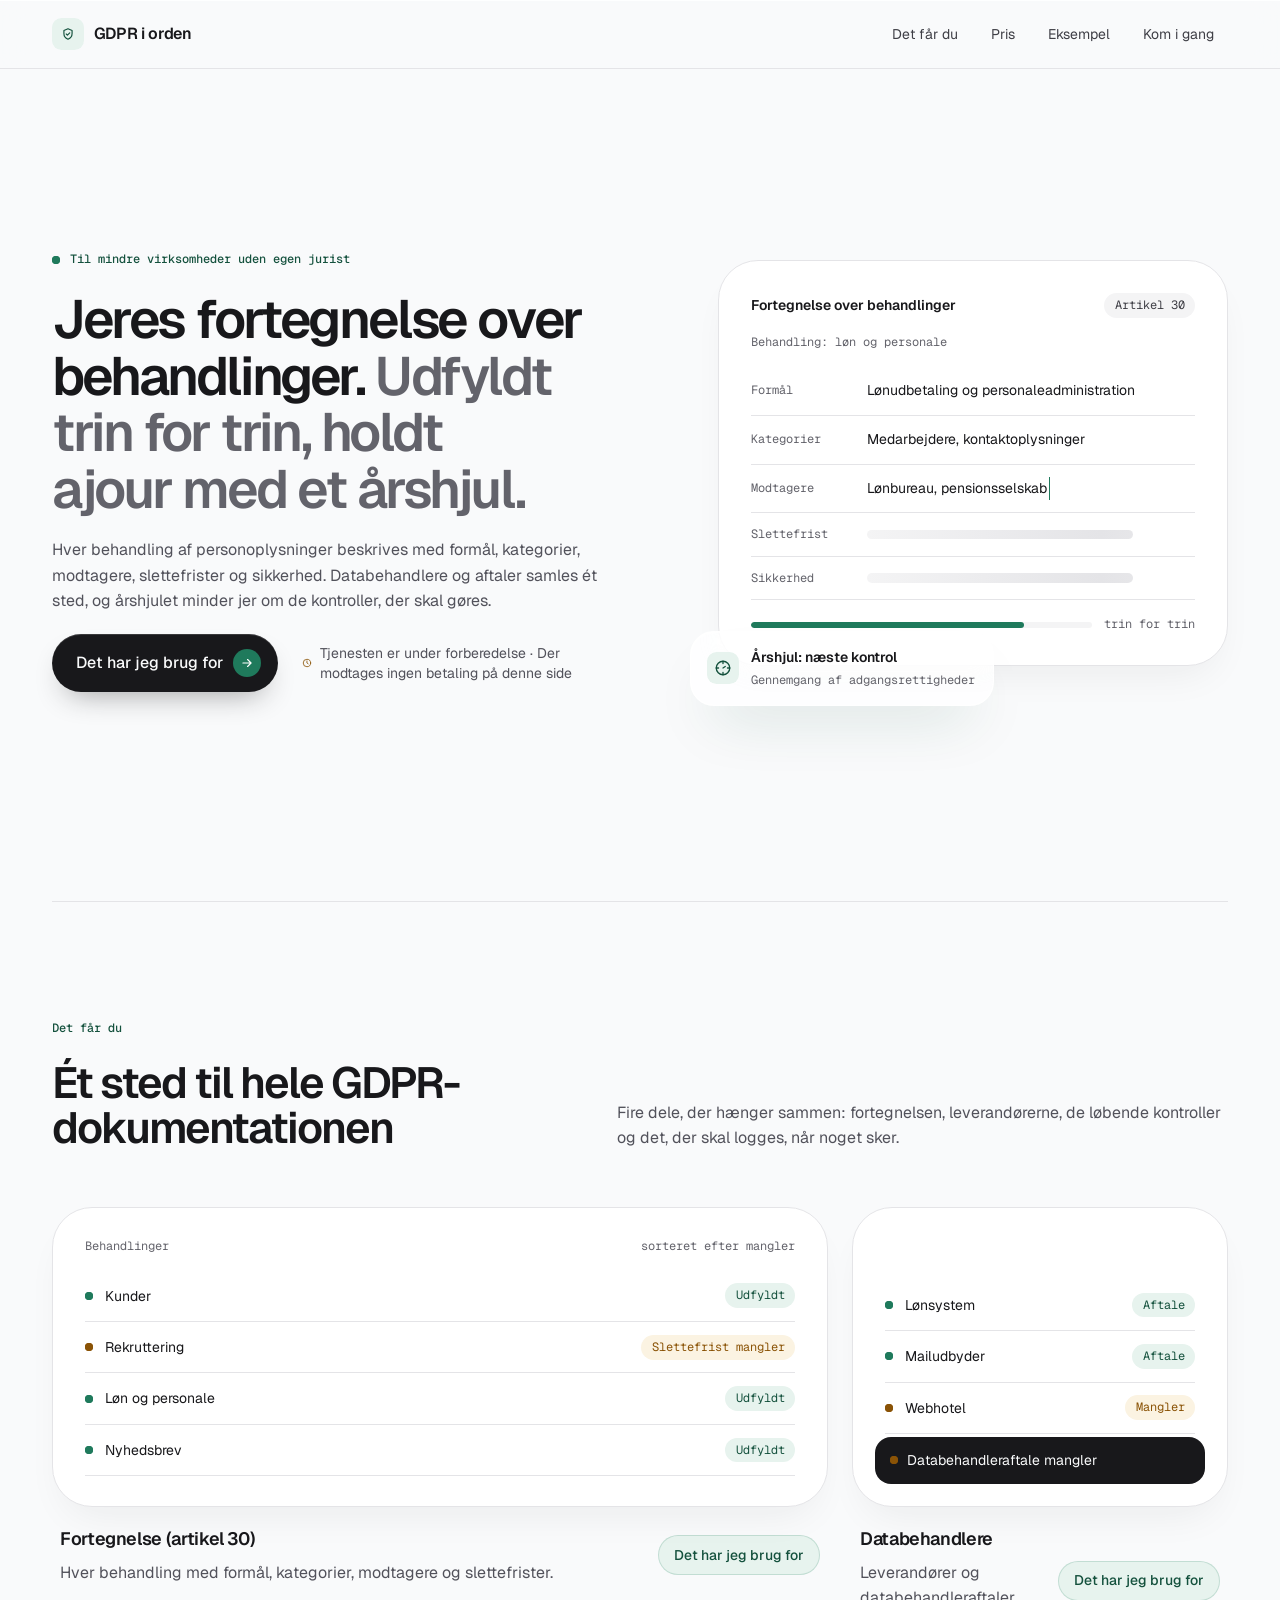
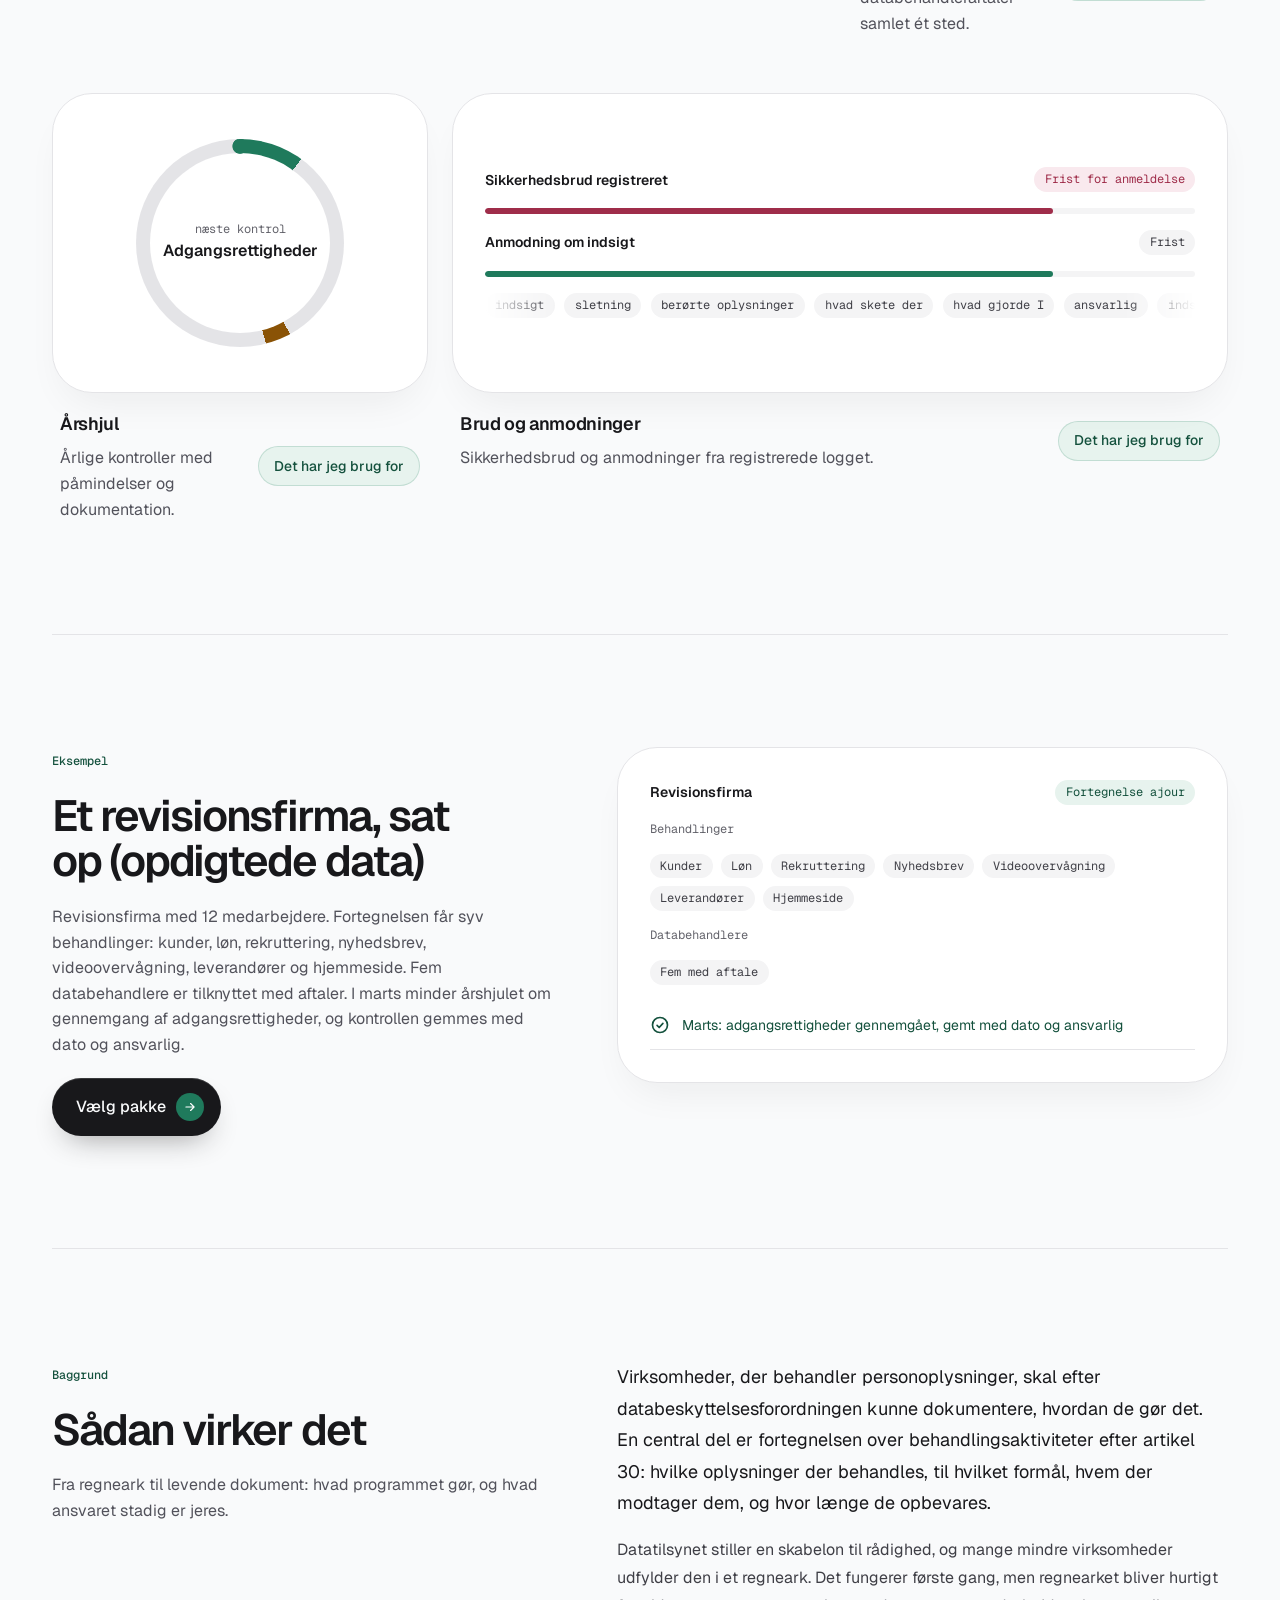
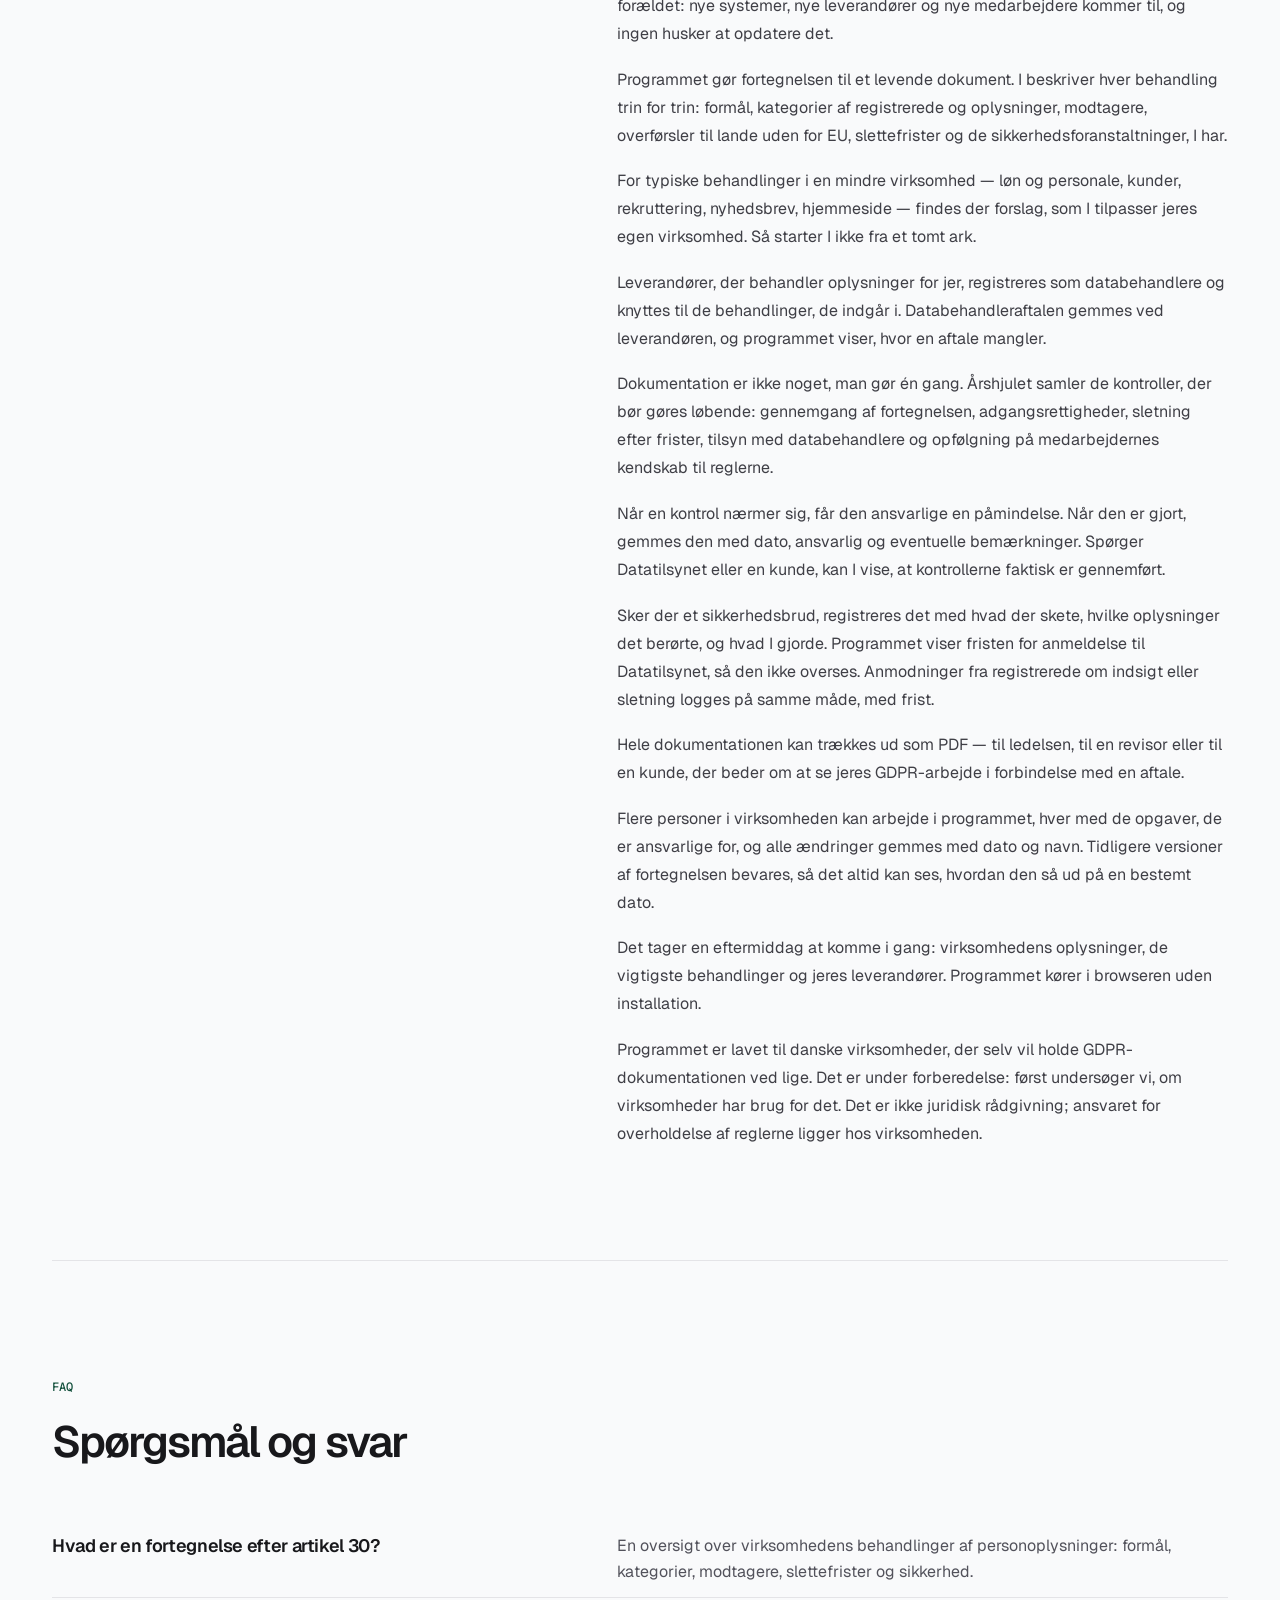
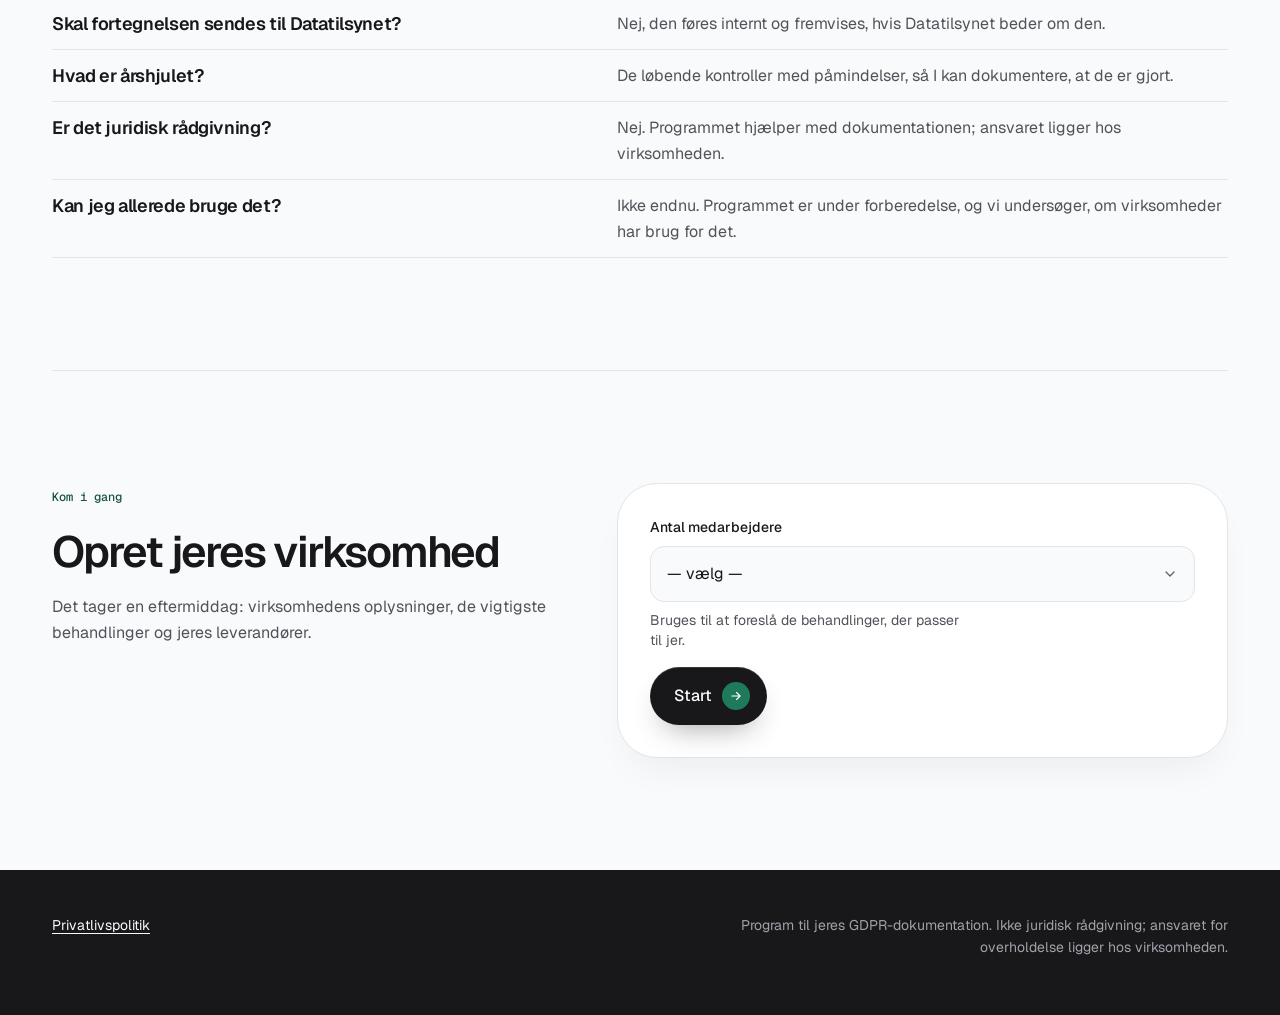
==== commit 70f33812: "Главная: стиль на готовых настройках темы, свой CSS — минимум (СМ-45, слово Владельца «1а», «2б»)" ====
--- a/index.html
+++ b/index.html
@@ -77,132 +77,119 @@
 height="0" width="0" style="display:none;visibility:hidden"></iframe></noscript>
 <!-- End Google Tag Manager (noscript) -->
 
-<header class="bar"><div class="shell">
-  <div class="brand"><a href="index.html" data-ev="click_logo_home"><span class="brand-mark" aria-hidden="true"><svg width="14" height="14" viewBox="0 0 24 24" fill="none" stroke="currentColor" stroke-width="2" stroke-linecap="round" stroke-linejoin="round"><path d="M12 3l7 3v5c0 4.5-3 8.3-7 10-4-1.7-7-5.5-7-10V6l7-3z"/><path d="M9 12l2 2 4-4"/></svg></span>GDPR i orden</a></div>
-  <nav class="nav" aria-label="Hovedmenu"><a href="#hvad" data-ev="click_nav_hvad">Det får du</a><a href="price.html" data-ev="click_nav_pris">Pris</a><a href="#eksempel" data-ev="click_nav_eksempel">Eksempel</a><a href="#start" data-ev="click_nav_start">Kom i gang</a></nav>
+<header><div class="shell">
+  <a class="brand" href="index.html" data-ev="click_logo_home"><span class="icon" aria-hidden="true"><svg width="14" height="14" viewBox="0 0 24 24" fill="none" stroke="currentColor" stroke-width="2" stroke-linecap="round" stroke-linejoin="round"><path d="M12 3l7 3v5c0 4.5-3 8.3-7 10-4-1.7-7-5.5-7-10V6l7-3z"/><path d="M9 12l2 2 4-4"/></svg></span>GDPR i orden</a>
+  <nav aria-label="Hovedmenu"><a href="#hvad" data-ev="click_nav_hvad">Det får du</a><a href="price.html" data-ev="click_nav_pris">Pris</a><a href="#eksempel" data-ev="click_nav_eksempel">Eksempel</a><a href="#start" data-ev="click_nav_start">Kom i gang</a></nav>
 </div></header>
 
 <main class="shell">
-  <div class="hero">
-    <div>
-      <span class="eyebrow in" style="--i:0"><span class="live" aria-hidden="true"></span>Til mindre virksomheder uden egen jurist</span>
+  <section class="hero split">
+    <div class="flow">
+      <span class="kicker in" style="--i:0"><span class="dot" aria-hidden="true"></span>Til mindre virksomheder uden egen jurist</span>
       <h1 class="in" style="--i:1">Jeres fortegnelse over behandlinger. <em>Udfyldt trin for trin, holdt ajour med et årshjul.</em></h1>
-      <p class="sub in" style="--i:2">Hver behandling af personoplysninger beskrives med formål, kategorier, modtagere, slettefrister og sikkerhed. Databehandlere og aftaler samles ét sted, og årshjulet minder jer om de kontroller, der skal gøres.</p>
-      <div class="hero-actions in" style="--i:3">
-        <a class="cta magnetic" href="price.html" data-ev="cta_click">Det har jeg brug for <span class="arrow" aria-hidden="true"><svg width="14" height="14" viewBox="0 0 24 24" fill="none" stroke="currentColor" stroke-width="2" stroke-linecap="round" stroke-linejoin="round"><path d="M5 12h14M13 6l6 6-6 6"/></svg></span></a>
-        <p class="cta-note"><svg width="16" height="16" viewBox="0 0 24 24" fill="none" stroke="currentColor" stroke-width="2" stroke-linecap="round" aria-hidden="true"><circle cx="12" cy="12" r="9"/><path d="M12 7v5l3 2"/></svg>Tjenesten er under forberedelse · Der modtages ingen betaling på denne side</p>
-      </div>
-    </div>
-
-    <div class="stage in" style="--i:2" aria-hidden="true">
-      <div class="doc">
-        <div class="doc-head"><span class="doc-title">Fortegnelse over behandlinger</span><span class="tag">Artikel 30</span></div>
-        <p class="doc-sub">Behandling: løn og personale</p>
-        <dl class="fields">
-          <div class="field"><dt>Formål</dt><dd>Lønudbetaling og personaleadministration</dd></div>
-          <div class="field"><dt>Kategorier</dt><dd>Medarbejdere, kontaktoplysninger</dd></div>
-          <div class="field"><dt>Modtagere</dt><dd><span class="typing">Lønbureau, pensionsselskab</span><span class="caret"></span></dd></div>
-          <div class="field"><dt>Slettefrist</dt><dd><span class="skeleton"></span></dd></div>
-          <div class="field"><dt>Sikkerhed</dt><dd><span class="skeleton s2"></span></dd></div>
-        </dl>
-        <div class="doc-foot"><div class="progress"><i></i></div><span>trin for trin</span></div>
-      </div>
-      <div class="chip-float">
-        <span class="chip-ico"><svg width="18" height="18" viewBox="0 0 24 24" fill="none" stroke="currentColor" stroke-width="1.8" stroke-linecap="round" stroke-linejoin="round"><circle cx="12" cy="12" r="9"/><path d="M12 3v3M21 12h-3M12 21v-3M3 12h3"/><path d="M12 12l3-2"/></svg></span>
-        <div><b>Årshjul: næste kontrol</b><small>Gennemgang af adgangsrettigheder</small></div>
-      </div>
-    </div>
-  </div>
-
-  <section id="hvad" class="block" data-view="features_view">
-    <div class="block-head">
-      <div><span class="kicker">Det får du</span><h2>Ét sted til hele GDPR-dokumentationen</h2></div>
+      <p class="lede in" style="--i:2">Hver behandling af personoplysninger beskrives med formål, kategorier, modtagere, slettefrister og sikkerhed. Databehandlere og aftaler samles ét sted, og årshjulet minder jer om de kontroller, der skal gøres.</p>
+      <div class="actions in" style="--i:3">
+        <a class="pill magnetic" href="price.html" data-ev="cta_click">Det har jeg brug for <span class="arrow" aria-hidden="true"><svg width="14" height="14" viewBox="0 0 24 24" fill="none" stroke="currentColor" stroke-width="2" stroke-linecap="round" stroke-linejoin="round"><path d="M5 12h14M13 6l6 6-6 6"/></svg></span></a>
+        <p class="note"><svg class="warn" width="16" height="16" viewBox="0 0 24 24" fill="none" stroke="currentColor" stroke-width="2" stroke-linecap="round" aria-hidden="true"><circle cx="12" cy="12" r="9"/><path d="M12 7v5l3 2"/></svg>Tjenesten er under forberedelse · Der modtages ingen betaling på denne side</p>
+      </div>
+    </div>
+
+    <div class="stack in" style="--i:2" aria-hidden="true">
+      <div class="panel float" style="--i:0">
+        <div class="row"><b>Fortegnelse over behandlinger</b><span class="tag end">Artikel 30</span></div>
+        <p class="mono">Behandling: løn og personale</p>
+        <div class="rows">
+          <div class="row"><span class="key">Formål</span>Lønudbetaling og personaleadministration</div>
+          <div class="row"><span class="key">Kategorier</span>Medarbejdere, kontaktoplysninger</div>
+          <div class="row"><span class="key">Modtagere</span><span class="typing">Lønbureau, pensionsselskab</span></div>
+          <div class="row"><span class="key">Slettefrist</span><span class="skeleton"></span></div>
+          <div class="row"><span class="key">Sikkerhed</span><span class="skeleton"></span></div>
+        </div>
+        <div class="row"><span class="meter"><i></i></span><span class="mono">trin for trin</span></div>
+      </div>
+      <div class="panel glass float row" style="--i:2">
+        <span class="icon"><svg width="18" height="18" viewBox="0 0 24 24" fill="none" stroke="currentColor" stroke-width="1.8" stroke-linecap="round" stroke-linejoin="round"><circle cx="12" cy="12" r="9"/><path d="M12 3v3M21 12h-3M12 21v-3M3 12h3"/><path d="M12 12l3-2"/></svg></span>
+        <span><b>Årshjul: næste kontrol</b><br><span class="mono">Gennemgang af adgangsrettigheder</span></span>
+      </div>
+    </div>
+  </section>
+
+  <section id="hvad" data-view="features_view">
+    <div class="split head">
+      <div class="flow"><span class="kicker">Det får du</span><h2>Ét sted til hele GDPR-dokumentationen</h2></div>
       <p class="lede">Fire dele, der hænger sammen: fortegnelsen, leverandørerne, de løbende kontroller og det, der skal logges, når noget sker.</p>
     </div>
     <div class="bento">
-      <article class="tile wide-md">
-        <div class="tile-visual" aria-hidden="true">
-          <div class="list-meta"><span>Behandlinger</span><span>sorteret efter mangler</span></div>
+      <article class="tile wide">
+        <div class="panel" aria-hidden="true">
+          <div class="row mono"><span>Behandlinger</span><span class="end">sorteret efter mangler</span></div>
           <div class="rows">
-            <div class="row swap-a"><span class="dot"></span>Kunder<span class="tag ok">Udfyldt</span></div>
-            <div class="row swap-b"><span class="dot warn"></span>Rekruttering<span class="tag warn">Slettefrist mangler</span></div>
-            <div class="row"><span class="dot"></span>Løn og personale<span class="tag ok">Udfyldt</span></div>
-            <div class="row"><span class="dot"></span>Nyhedsbrev<span class="tag ok">Udfyldt</span></div>
+            <div class="row swap" style="--d:1"><span class="dot"></span>Kunder<span class="tag ok end">Udfyldt</span></div>
+            <div class="row swap" style="--d:-1"><span class="dot warn"></span>Rekruttering<span class="tag warn end">Slettefrist mangler</span></div>
+            <div class="row"><span class="dot"></span>Løn og personale<span class="tag ok end">Udfyldt</span></div>
+            <div class="row"><span class="dot"></span>Nyhedsbrev<span class="tag ok end">Udfyldt</span></div>
           </div>
         </div>
-        <div class="tile-label"><b>Fortegnelse (artikel 30)</b><span>Hver behandling med formål, kategorier, modtagere og slettefrister.</span><a class="btn" href="price.html" data-ev="feature_fortegnelse">Det har jeg brug for</a></div>
-      </article>
-
-      <article class="tile narrow">
-        <div class="tile-visual" aria-hidden="true">
-          <div class="vendors">
-            <div class="vendor"><span class="live"></span>Lønsystem<span class="tag ok" style="margin-left:auto">Aftale</span></div>
-            <div class="vendor"><span class="live d2"></span>Mailudbyder<span class="tag ok" style="margin-left:auto">Aftale</span></div>
-            <div class="vendor"><span class="live warn d3"></span>Webhotel<span class="tag warn" style="margin-left:auto">Mangler</span></div>
+        <div class="label"><b>Fortegnelse (artikel 30)</b><span>Hver behandling med formål, kategorier, modtagere og slettefrister.</span><a class="pill soft" href="price.html" data-ev="feature_fortegnelse">Det har jeg brug for</a></div>
+      </article>
+
+      <article class="tile">
+        <div class="panel" aria-hidden="true">
+          <div class="rows">
+            <div class="row"><span class="dot"></span>Lønsystem<span class="tag ok end">Aftale</span></div>
+            <div class="row"><span class="dot"></span>Mailudbyder<span class="tag ok end">Aftale</span></div>
+            <div class="row"><span class="dot warn"></span>Webhotel<span class="tag warn end">Mangler</span></div>
           </div>
-          <div class="toast"><i></i>Databehandleraftale mangler</div>
-        </div>
-        <div class="tile-label"><b>Databehandlere</b><span>Leverandører og databehandleraftaler samlet ét sted.</span><a class="btn" href="price.html" data-ev="feature_databehandlere">Det har jeg brug for</a></div>
-      </article>
-
-      <article class="tile narrow">
-        <div class="tile-visual" aria-hidden="true">
-          <div class="wheel-wrap"><div class="wheel">
-            <svg viewBox="0 0 200 200" fill="none">
-              <circle cx="100" cy="100" r="88" stroke="#ececef" stroke-width="14"/>
-              <circle cx="100" cy="100" r="88" stroke="#1f7a5c" stroke-width="14" stroke-dasharray="40 513" stroke-dashoffset="-46" transform="rotate(-90 100 100)" stroke-linecap="round"/>
-              <circle cx="100" cy="100" r="88" stroke="#e9b44c" stroke-width="14" stroke-dasharray="24 529" stroke-dashoffset="-230" transform="rotate(-90 100 100)" stroke-linecap="round"/>
-              <circle cx="100" cy="100" r="88" stroke="#d4d4d8" stroke-width="14" stroke-dasharray="1.5 44.6" transform="rotate(-90 100 100)"/>
-            </svg>
-            <div class="orbit"></div>
-            <div class="wheel-core"><small>næste kontrol</small><b>Adgangs&shy;rettigheder</b></div>
+          <div class="toast"><span class="dot warn"></span>Databehandleraftale mangler</div>
+        </div>
+        <div class="label"><b>Databehandlere</b><span>Leverandører og databehandleraftaler samlet ét sted.</span><a class="pill soft" href="price.html" data-ev="feature_databehandlere">Det har jeg brug for</a></div>
+      </article>
+
+      <article class="tile">
+        <div class="panel" aria-hidden="true">
+          <div class="ring"><div><span class="mono">næste kontrol</span><b>Adgangs&shy;rettigheder</b></div></div>
+        </div>
+        <div class="label"><b>Årshjul</b><span>Årlige kontroller med påmindelser og dokumentation.</span><a class="pill soft" href="price.html" data-ev="feature_aarshjul">Det har jeg brug for</a></div>
+      </article>
+
+      <article class="tile wide">
+        <div class="panel" aria-hidden="true">
+          <div class="row"><b>Sikkerhedsbrud registreret</b><span class="tag alert end">Frist for anmeldelse</span></div>
+          <span class="meter alert"><i></i></span>
+          <div class="row"><b>Anmodning om indsigt</b><span class="tag end">Frist</span></div>
+          <span class="meter"><i></i></span>
+          <div class="marquee"><div>
+            <span class="tag">indsigt</span><span class="tag">sletning</span><span class="tag">berørte oplysninger</span><span class="tag">hvad skete der</span><span class="tag">hvad gjorde I</span><span class="tag">ansvarlig</span>
+            <span class="tag">indsigt</span><span class="tag">sletning</span><span class="tag">berørte oplysninger</span><span class="tag">hvad skete der</span><span class="tag">hvad gjorde I</span><span class="tag">ansvarlig</span>
           </div></div>
         </div>
-        <div class="tile-label"><b>Årshjul</b><span>Årlige kontroller med påmindelser og dokumentation.</span><a class="btn" href="price.html" data-ev="feature_aarshjul">Det har jeg brug for</a></div>
-      </article>
-
-      <article class="tile wide-md">
-        <div class="tile-visual" aria-hidden="true">
-          <div class="stream">
-            <div class="event"><b>Sikkerhedsbrud registreret</b><span class="tag alert">Frist for anmeldelse</span><div class="track"><i></i></div></div>
-            <div class="event calm"><b>Anmodning om indsigt</b><span class="tag">Frist</span><div class="track"><i></i></div></div>
-            <div class="marquee"><div class="marquee-track">
-              <span>indsigt</span><span>sletning</span><span>berørte oplysninger</span><span>hvad skete der</span><span>hvad gjorde I</span><span>ansvarlig</span>
-              <span>indsigt</span><span>sletning</span><span>berørte oplysninger</span><span>hvad skete der</span><span>hvad gjorde I</span><span>ansvarlig</span>
-            </div></div>
-          </div>
-        </div>
-        <div class="tile-label"><b>Brud og anmodninger</b><span>Sikkerhedsbrud og anmodninger fra registrerede logget.</span><a class="btn" href="price.html" data-ev="feature_brud">Det har jeg brug for</a></div>
-      </article>
-    </div>
-  </section>
-
-  <section id="eksempel" class="block" data-view="example_view">
-    <div class="example">
-      <div>
+        <div class="label"><b>Brud og anmodninger</b><span>Sikkerhedsbrud og anmodninger fra registrerede logget.</span><a class="pill soft" href="price.html" data-ev="feature_brud">Det har jeg brug for</a></div>
+      </article>
+    </div>
+  </section>
+
+  <section id="eksempel" data-view="example_view">
+    <div class="split">
+      <div class="flow">
         <span class="kicker">Eksempel</span>
         <h2>Et revisionsfirma, sat op (opdigtede data)</h2>
-        <p class="fine">Revisionsfirma med 12 medarbejdere. Fortegnelsen får syv behandlinger: kunder, løn, rekruttering, nyhedsbrev, videoovervågning, leverandører og hjemmeside. Fem databehandlere er tilknyttet med aftaler. I marts minder årshjulet om gennemgang af adgangsrettigheder, og kontrollen gemmes med dato og ansvarlig.</p>
-        <a class="cta magnetic" href="price.html" data-ev="click_cta_after_example">Vælg pakke <span class="arrow" aria-hidden="true"><svg width="14" height="14" viewBox="0 0 24 24" fill="none" stroke="currentColor" stroke-width="2" stroke-linecap="round" stroke-linejoin="round"><path d="M5 12h14M13 6l6 6-6 6"/></svg></span></a>
-      </div>
-      <div class="firm" aria-hidden="true">
-        <div class="firm-head"><b>Revisionsfirma</b><span class="tag ok">Fortegnelse ajour</span></div>
-        <div>
-          <h3>Behandlinger</h3>
-          <div class="pills"><span style="--i:0">Kunder</span><span style="--i:1">Løn</span><span style="--i:2">Rekruttering</span><span style="--i:3">Nyhedsbrev</span><span style="--i:4">Videoovervågning</span><span style="--i:5">Leverandører</span><span style="--i:6">Hjemmeside</span></div>
-        </div>
-        <div>
-          <h3>Databehandlere</h3>
-          <div class="pills"><span style="--i:7">Fem med aftale</span></div>
-        </div>
-        <div class="check"><svg width="20" height="20" viewBox="0 0 24 24" fill="none" stroke="currentColor" stroke-width="2" stroke-linecap="round" stroke-linejoin="round"><circle cx="12" cy="12" r="9"/><path d="M8.5 12.5l2.5 2.5 4.5-5"/></svg><span>Marts: adgangsrettigheder gennemgået, gemt med dato og ansvarlig</span></div>
+        <p class="lede">Revisionsfirma med 12 medarbejdere. Fortegnelsen får syv behandlinger: kunder, løn, rekruttering, nyhedsbrev, videoovervågning, leverandører og hjemmeside. Fem databehandlere er tilknyttet med aftaler. I marts minder årshjulet om gennemgang af adgangsrettigheder, og kontrollen gemmes med dato og ansvarlig.</p>
+        <div class="actions"><a class="pill magnetic" href="price.html" data-ev="click_cta_after_example">Vælg pakke <span class="arrow" aria-hidden="true"><svg width="14" height="14" viewBox="0 0 24 24" fill="none" stroke="currentColor" stroke-width="2" stroke-linecap="round" stroke-linejoin="round"><path d="M5 12h14M13 6l6 6-6 6"/></svg></span></a></div>
+      </div>
+      <div class="panel" aria-hidden="true">
+        <div class="row"><b>Revisionsfirma</b><span class="tag ok end">Fortegnelse ajour</span></div>
+        <p class="mono">Behandlinger</p>
+        <div class="chips"><span class="tag in" style="--i:0">Kunder</span><span class="tag in" style="--i:1">Løn</span><span class="tag in" style="--i:2">Rekruttering</span><span class="tag in" style="--i:3">Nyhedsbrev</span><span class="tag in" style="--i:4">Videoovervågning</span><span class="tag in" style="--i:5">Leverandører</span><span class="tag in" style="--i:6">Hjemmeside</span></div>
+        <p class="mono">Databehandlere</p>
+        <div class="chips"><span class="tag in" style="--i:7">Fem med aftale</span></div>
+        <div class="rows"><div class="row ok"><svg width="20" height="20" viewBox="0 0 24 24" fill="none" stroke="currentColor" stroke-width="2" stroke-linecap="round" stroke-linejoin="round"><circle cx="12" cy="12" r="9"/><path d="M8.5 12.5l2.5 2.5 4.5-5"/></svg><span>Marts: adgangsrettigheder gennemgået, gemt med dato og ansvarlig</span></div></div>
       </div>
     </div>
   </section>
 <!-- seo-tekst:start -->
-  <section id="opis" class="block">
-    <div class="prose-grid">
-      <div class="prose-aside"><span class="kicker">Baggrund</span><h2>Sådan virker det</h2><p>Fra regneark til levende dokument: hvad programmet gør, og hvad ansvaret stadig er jeres.</p></div>
+  <section id="opis">
+    <div class="split">
+      <div class="flow sticky"><span class="kicker">Baggrund</span><h2>Sådan virker det</h2><p class="lede">Fra regneark til levende dokument: hvad programmet gør, og hvad ansvaret stadig er jeres.</p></div>
       <div class="prose">
     <p>Virksomheder, der behandler personoplysninger, skal efter databeskyttelsesforordningen kunne dokumentere, hvordan de gør det. En central del er fortegnelsen over behandlingsaktiviteter efter artikel 30: hvilke oplysninger der behandles, til hvilket formål, hvem der modtager dem, og hvor længe de opbevares.</p>
     <p>Datatilsynet stiller en skabelon til rådighed, og mange mindre virksomheder udfylder den i et regneark. Det fungerer første gang, men regnearket bliver hurtigt forældet: nye systemer, nye leverandører og nye medarbejdere kommer til, og ingen husker at opdatere det.</p>
@@ -219,45 +206,42 @@
       </div>
     </div>
   </section>
-  <section id="faq" class="block">
-    <div class="block-head"><div><span class="kicker">FAQ</span><h2>Spørgsmål og svar</h2></div></div>
-    <div class="faq-list">
-    <div class="qa"><h3>Hvad er en fortegnelse efter artikel 30?</h3>
-    <p>En oversigt over virksomhedens behandlinger af personoplysninger: formål, kategorier, modtagere, slettefrister og sikkerhed.</p></div>
-    <div class="qa"><h3>Skal fortegnelsen sendes til Datatilsynet?</h3>
-    <p>Nej, den føres internt og fremvises, hvis Datatilsynet beder om den.</p></div>
-    <div class="qa"><h3>Hvad er årshjulet?</h3>
-    <p>De løbende kontroller med påmindelser, så I kan dokumentere, at de er gjort.</p></div>
-    <div class="qa"><h3>Er det juridisk rådgivning?</h3>
-    <p>Nej. Programmet hjælper med dokumentationen; ansvaret ligger hos virksomheden.</p></div>
-    <div class="qa"><h3>Kan jeg allerede bruge det?</h3>
-    <p>Ikke endnu. Programmet er under forberedelse, og vi undersøger, om virksomheder har brug for det.</p></div>
+  <section id="faq">
+    <div class="split head"><div class="flow"><span class="kicker">FAQ</span><h2>Spørgsmål og svar</h2></div></div>
+    <div class="rows">
+    <div class="split"><h3>Hvad er en fortegnelse efter artikel 30?</h3>
+    <p class="lede">En oversigt over virksomhedens behandlinger af personoplysninger: formål, kategorier, modtagere, slettefrister og sikkerhed.</p></div>
+    <div class="split"><h3>Skal fortegnelsen sendes til Datatilsynet?</h3>
+    <p class="lede">Nej, den føres internt og fremvises, hvis Datatilsynet beder om den.</p></div>
+    <div class="split"><h3>Hvad er årshjulet?</h3>
+    <p class="lede">De løbende kontroller med påmindelser, så I kan dokumentere, at de er gjort.</p></div>
+    <div class="split"><h3>Er det juridisk rådgivning?</h3>
+    <p class="lede">Nej. Programmet hjælper med dokumentationen; ansvaret ligger hos virksomheden.</p></div>
+    <div class="split"><h3>Kan jeg allerede bruge det?</h3>
+    <p class="lede">Ikke endnu. Programmet er under forberedelse, og vi undersøger, om virksomheder har brug for det.</p></div>
     </div>
   </section>
 <!-- seo-tekst:end -->
-  <section id="start" class="block" data-view="start_view">
-    <div class="start">
-      <div>
+  <section id="start" data-view="start_view">
+    <div class="split">
+      <div class="flow">
         <span class="kicker">Kom i gang</span>
         <h2>Opret jeres virksomhed</h2>
-        <p class="lede" style="margin-top:16px">Det tager en eftermiddag: virksomhedens oplysninger, de vigtigste behandlinger og jeres leverandører.</p>
-      </div>
-      <div class="form-card">
-        <div class="input-block">
+        <p class="lede">Det tager en eftermiddag: virksomhedens oplysninger, de vigtigste behandlinger og jeres leverandører.</p>
+      </div>
+      <div class="panel">
+        <div class="field">
           <label for="ansatte">Antal medarbejdere</label>
-          <div class="select-wrap">
-            <select id="ansatte" data-ev-focus="form_start" aria-describedby="ansatte-hjaelp"><option value="">— vælg —</option><option>1–10</option><option>11–50</option><option>51–250</option><option>Over 250</option></select>
-            <svg width="16" height="16" viewBox="0 0 24 24" fill="none" stroke="currentColor" stroke-width="2" stroke-linecap="round" stroke-linejoin="round" aria-hidden="true"><path d="M6 9l6 6 6-6"/></svg>
-          </div>
-          <p class="helper" id="ansatte-hjaelp">Bruges til at foreslå de behandlinger, der passer til jer.</p>
-        </div>
-        <a class="cta magnetic" href="price.html" data-ev="form_submit_click">Start <span class="arrow" aria-hidden="true"><svg width="14" height="14" viewBox="0 0 24 24" fill="none" stroke="currentColor" stroke-width="2" stroke-linecap="round" stroke-linejoin="round"><path d="M5 12h14M13 6l6 6-6 6"/></svg></span></a>
+          <select id="ansatte" data-ev-focus="form_start" aria-describedby="ansatte-hjaelp"><option value="">— vælg —</option><option>1–10</option><option>11–50</option><option>51–250</option><option>Over 250</option></select>
+          <p class="note" id="ansatte-hjaelp">Bruges til at foreslå de behandlinger, der passer til jer.</p>
+        </div>
+        <a class="pill magnetic" href="price.html" data-ev="form_submit_click">Start <span class="arrow" aria-hidden="true"><svg width="14" height="14" viewBox="0 0 24 24" fill="none" stroke="currentColor" stroke-width="2" stroke-linecap="round" stroke-linejoin="round"><path d="M5 12h14M13 6l6 6-6 6"/></svg></span></a>
       </div>
     </div>
   </section>
 </main>
 
-<footer class="foot"><div class="shell">
+<footer><div class="shell">
   <p><a href="privacy.html" data-ev="click_legal_privacy">Privatlivspolitik</a></p>
   <p class="muted">Program til jeres GDPR-dokumentation. Ikke juridisk rådgivning; ansvaret for overholdelse ligger hos virksomheden.</p>
 </div></footer>
--- a/variant.css
+++ b/variant.css
@@ -1,14 +1,16 @@
-/* design-taste-frontend-v1: asymmetric split layouts, Geist, zinc neutrals + one emerald accent,
-   bento 2.0 tiles with perpetual micro-interactions, spring easing, tactile states. */
+/* design-taste-frontend-v1: tokens from the skill (zinc + one emerald accent, Geist, rounded-[2.5rem] diffusion-shadow
+   surfaces, spring easing), then general components only. Token names shared with the base stylesheet
+   (--bg, --ink, --muted, --line, --accent, --accent-soft) re-theme its rules too. */
 :root {
   --bg: #f9fafb;
   --surface: #ffffff;
+  --chip: #f4f4f5;
+  --line: #e4e4e7;
   --ink: #18181b;
   --ink-2: #3f3f46;
   --muted: #52525b;
   --faint: #63636b;
-  --line: rgba(228, 228, 231, 0.7);
-  --line-strong: #e4e4e7;
+  --foot: #a1a1aa;
   --accent: #1f7a5c;
   --accent-ink: #14513d;
   --accent-soft: #e7f3ee;
@@ -16,386 +18,178 @@
   --amber-soft: #fbf3e2;
   --rose: #9f2d4a;
   --rose-soft: #f9e9ee;
-  --radius-xl: 2.5rem;
-  --radius-l: 1.5rem;
-  --radius-m: 0.875rem;
+
+  --sans: "Geist", ui-sans-serif, system-ui, -apple-system, "Segoe UI", sans-serif;
+  --mono: "Geist Mono", ui-monospace, Menlo, Consolas, monospace;
+  --t-xs: 0.75rem;
+  --t-s: 0.875rem;
+  --t-m: 1rem;
+  --t-l: 1.125rem;
+  --t-h2: clamp(1.9rem, 3.4vw, 2.75rem);
+  --t-h1: clamp(2.1rem, 4.2vw, 3.55rem);
+
+  --s1: 0.5rem;
+  --s2: 1rem;
+  --s3: 1.5rem;
+  --s4: 2rem;
+  --s5: 3.5rem;
+  --s6: 7rem;
+
+  --r-m: 0.875rem;
+  --r-l: 1.5rem;
+  --r-xl: 2.5rem;
+  --r-pill: 999px;
+
   --shadow: 0 20px 40px -15px rgba(24, 24, 27, 0.07);
   --shadow-lift: 0 30px 60px -25px rgba(20, 81, 61, 0.22);
+  --edge: inset 0 1px 0 rgba(255, 255, 255, 0.9);
+
   --spring: cubic-bezier(0.16, 1, 0.3, 1);
-  --sans: "Geist", ui-sans-serif, system-ui, -apple-system, "Segoe UI", sans-serif;
-  --mono: "Geist Mono", ui-monospace, "SFMono-Regular", Menlo, Consolas, monospace;
+  --fast: 0.3s;
+  --slow: 0.6s;
 }
 
+/* elements */
 *, *::before, *::after { box-sizing: border-box; }
-html { -webkit-text-size-adjust: 100%; scroll-behavior: smooth; scroll-padding-top: 96px; }
-body {
-  margin: 0;
-  background: var(--bg);
-  color: var(--ink);
-  font-family: var(--sans);
-  font-size: 16px;
-  line-height: 1.6;
-  -webkit-font-smoothing: antialiased;
-  overflow-x: hidden;
-}
+html { scroll-behavior: smooth; scroll-padding-top: 6rem; }
+body { margin: 0; background: var(--bg); color: var(--ink); font: 400 var(--t-m)/1.6 var(--sans); -webkit-font-smoothing: antialiased; }
 h1, h2, h3, p { margin: 0; }
+h1, h2 { font-weight: 600; line-height: 1.05; letter-spacing: -0.045em; text-wrap: balance; }
+h1 { font-size: var(--t-h1); max-width: 15ch; }
+h1 em { font-style: normal; color: var(--faint); }
+h2 { font-size: var(--t-h2); }
+h3 { font-size: var(--t-l); font-weight: 600; letter-spacing: -0.02em; line-height: 1.4; }
+b { font-weight: 600; }
 a { color: inherit; }
-b { font-weight: 600; }
+label { font-size: var(--t-s); font-weight: 500; }
 :focus-visible { outline: 2px solid var(--accent); outline-offset: 3px; border-radius: 6px; }
 
-.shell { width: 100%; max-width: 1240px; margin: 0 auto; padding: 0 32px; }
+/* layout */
+.shell { max-width: 1240px; margin: 0 auto; padding: 0 var(--s4); }
+section { padding: var(--s6) 0; }
+section + section { border-top: 1px solid var(--line); }
+.split { display: grid; grid-template-columns: 1fr 1.2fr; gap: var(--s3) var(--s5); align-items: start; }
+.head { align-items: end; margin-bottom: var(--s5); }
+.flow > * + * { margin-top: 1.25rem; }
+.sticky { position: sticky; top: 7rem; }
+.kicker { display: inline-flex; align-items: center; gap: 0.6rem; font: 500 var(--t-xs)/1.4 var(--mono); color: var(--accent-ink); }
+.lede { color: var(--muted); max-width: 60ch; }
+.prose { display: grid; gap: 1.1rem; color: var(--ink-2); line-height: 1.75; max-width: 66ch; }
+.prose p:first-child { color: var(--ink); font-size: var(--t-l); }
 
-/* ---------- header: liquid-glass bar ---------- */
-.bar {
-  position: sticky; top: 0; z-index: 20;
-  padding: 14px 0;
-  background: rgba(249, 250, 251, 0.72);
-  -webkit-backdrop-filter: blur(14px) saturate(140%);
-  backdrop-filter: blur(14px) saturate(140%);
-  border-bottom: 1px solid rgba(228, 228, 231, 0.6);
-  box-shadow: inset 0 -1px 0 rgba(255, 255, 255, 0.6);
-}
-.bar .shell { display: flex; align-items: center; justify-content: space-between; gap: 16px; }
-.brand a {
-  display: inline-flex; align-items: center; gap: 10px;
-  font-weight: 600; letter-spacing: -0.02em; text-decoration: none; font-size: 17px;
-}
-.brand-mark {
-  width: 26px; height: 26px; border-radius: 8px; display: grid; place-items: center;
-  background: var(--ink); color: #fafafa;
-  box-shadow: inset 0 1px 0 rgba(255, 255, 255, 0.18);
-}
-.nav { display: flex; gap: 4px; flex-wrap: wrap; }
-.nav a {
-  padding: 8px 14px; border-radius: 999px; text-decoration: none;
-  font-size: 14px; color: var(--ink-2);
-  transition: background-color 0.3s var(--spring), color 0.3s var(--spring);
-}
-.nav a:hover { background: #f0f0f2; color: var(--ink); }
+/* header and footer (own, so the base white bar / dark footer never clash) */
+header { position: sticky; top: 0; z-index: 20; background: rgba(249, 250, 251, 0.72); backdrop-filter: blur(14px) saturate(140%); border-bottom: 1px solid var(--line); box-shadow: var(--edge); }
+header .shell { display: flex; align-items: center; justify-content: space-between; gap: var(--s2); min-height: 4.25rem; }
+.brand { display: inline-flex; align-items: center; gap: 0.6rem; color: var(--ink); font-weight: 600; letter-spacing: -0.02em; text-decoration: none; }
+nav { display: flex; flex-wrap: wrap; gap: 0.25rem; }
+nav a { padding: 0.5rem 0.9rem; border-radius: var(--r-pill); color: var(--ink-2); font-size: var(--t-s); text-decoration: none; transition: background-color var(--fast) var(--spring); }
+nav a:hover { background: var(--chip); color: var(--ink); }
+footer { background: var(--ink); color: var(--foot); padding: 2.75rem 0 3.5rem; font-size: var(--t-s); }
+footer .shell { display: grid; grid-template-columns: auto 1fr; gap: 0.75rem var(--s5); }
+footer a { color: var(--bg); text-underline-offset: 3px; }
+footer .muted { margin: 0; color: var(--foot); max-width: 60ch; justify-self: end; text-align: right; }
 
-/* ---------- buttons ---------- */
-.cta, .btn {
-  display: inline-flex; align-items: center; gap: 10px;
-  text-decoration: none; font-weight: 500; letter-spacing: -0.01em;
-  border-radius: 999px;
-  transition: transform 0.45s var(--spring), background-color 0.3s var(--spring), box-shadow 0.45s var(--spring);
-  will-change: transform;
-}
-.cta {
-  background: var(--ink); color: #fafafa;
-  padding: 15px 18px 15px 24px; font-size: 16px;
-  box-shadow: inset 0 1px 0 rgba(255, 255, 255, 0.14), 0 14px 30px -14px rgba(24, 24, 27, 0.45);
-}
-.cta .arrow {
-  width: 28px; height: 28px; border-radius: 999px; display: grid; place-items: center;
-  background: var(--accent); color: #fff; transition: transform 0.45s var(--spring);
-}
-.cta:hover { background: #27272a; }
-.cta:hover .arrow { transform: translateX(3px); }
-.cta:active, .btn:active { transform: translateY(1px) scale(0.98); }
-.btn {
-  padding: 9px 16px; font-size: 14px; color: var(--accent-ink);
-  background: var(--accent-soft); border: 1px solid rgba(31, 122, 92, 0.18);
-}
-.btn:hover { background: #d9ede5; }
+/* buttons */
+.pill { display: inline-flex; align-items: center; gap: 0.6rem; justify-self: start; padding: 0.95rem 1.1rem 0.95rem 1.5rem; border-radius: var(--r-pill); background: var(--ink); color: var(--bg); font-weight: 500; text-decoration: none; box-shadow: inset 0 1px 0 rgba(255, 255, 255, 0.14), 0 14px 30px -14px rgba(24, 24, 27, 0.45); transition: transform 0.45s var(--spring), background-color var(--fast) var(--spring); }
+.pill:hover { background: var(--ink-2); }
+.pill:active { transform: translateY(1px) scale(0.98); }
+.pill.soft { padding: 0.55rem 1rem; font-size: var(--t-s); background: var(--accent-soft); color: var(--accent-ink); box-shadow: inset 0 0 0 1px rgba(31, 122, 92, 0.18); }
+.arrow { display: grid; place-items: center; width: 1.75rem; height: 1.75rem; border-radius: 50%; background: var(--accent); color: var(--surface); transition: transform 0.45s var(--spring); }
+.pill:hover .arrow { transform: translateX(3px); }
+.actions { display: flex; flex-wrap: wrap; align-items: center; gap: var(--s2) var(--s3); }
+.note { display: flex; align-items: center; gap: var(--s1); margin: 0; max-width: 36ch; color: var(--muted); font-size: var(--t-s); line-height: 1.45; }
 
-/* ---------- hero: split screen ---------- */
-.hero {
-  display: grid; grid-template-columns: 1.08fr 1fr; gap: 56px; align-items: center;
-  min-height: calc(100dvh - 72px); padding: 64px 0 88px;
-}
-.eyebrow {
-  display: inline-flex; align-items: center; gap: 10px;
-  font-family: var(--mono); font-size: 12.5px; letter-spacing: 0.02em; color: var(--muted);
-  padding: 6px 12px 6px 10px; border: 1px solid var(--line-strong); border-radius: 999px; background: var(--surface);
-}
-.live { position: relative; width: 8px; height: 8px; border-radius: 50%; background: var(--accent); flex: none; }
-.live::after {
-  content: ""; position: absolute; inset: 0; border-radius: 50%; background: var(--accent);
-  animation: breathe 2.4s var(--spring) infinite;
-}
-.hero h1 {
-  margin-top: 22px;
-  font-size: clamp(2.1rem, 4.2vw, 3.55rem); line-height: 1.04; letter-spacing: -0.045em; font-weight: 600;
-  max-width: 15ch; text-wrap: balance;
-}
-.hero h1 em { font-style: normal; color: var(--faint); }
-.hero .sub { margin-top: 22px; color: var(--muted); font-size: 17px; line-height: 1.65; max-width: 54ch; }
-.hero-actions { margin-top: 34px; display: flex; flex-wrap: wrap; align-items: center; gap: 14px 22px; }
-.cta-note {
-  display: flex; align-items: center; gap: 8px; font-size: 13.5px; color: var(--muted); max-width: 34ch; line-height: 1.45;
-}
-.cta-note svg { flex: none; color: var(--amber); }
+/* surfaces (cards only where elevation means hierarchy) */
+.panel { position: relative; overflow: hidden; display: grid; gap: var(--s2); align-content: start; padding: var(--s4); background: var(--surface); border: 1px solid var(--line); border-radius: var(--r-xl); box-shadow: var(--shadow), var(--edge); transition: transform var(--slow) var(--spring), box-shadow var(--slow) var(--spring); }
+.glass { border-radius: var(--r-l); background: rgba(255, 255, 255, 0.82); backdrop-filter: blur(12px); border-color: rgba(255, 255, 255, 0.9); box-shadow: var(--shadow-lift), var(--edge); }
+.icon { display: grid; place-items: center; flex: none; width: 2rem; height: 2rem; border-radius: 0.6rem; background: var(--accent-soft); color: var(--accent-ink); }
 
-/* hero visual: drawn record document */
-.stage { position: relative; padding: 28px 0 40px 28px; }
-.doc {
-  position: relative; background: var(--surface); border-radius: var(--radius-xl);
-  border: 1px solid var(--line); box-shadow: var(--shadow), 0 1px 0 rgba(255, 255, 255, 0.9) inset;
-  padding: 28px 28px 30px;
-  animation: float 7s ease-in-out infinite;
-}
-.doc-head { display: flex; justify-content: space-between; align-items: center; gap: 12px; }
-.doc-title { font-weight: 600; letter-spacing: -0.02em; font-size: 15px; }
-.tag {
-  font-family: var(--mono); font-size: 11.5px; padding: 4px 10px; border-radius: 999px;
-  background: #f4f4f5; color: var(--ink-2); white-space: nowrap;
-}
-.tag.ok { background: var(--accent-soft); color: var(--accent-ink); }
-.tag.warn { background: var(--amber-soft); color: var(--amber); }
-.tag.alert { background: var(--rose-soft); color: var(--rose); }
-.doc-sub { margin-top: 4px; font-size: 13px; color: var(--faint); }
-.fields { margin-top: 22px; display: grid; gap: 0; border-top: 1px solid var(--line-strong); }
-.field {
-  display: grid; grid-template-columns: 112px 1fr; gap: 14px; align-items: center;
-  padding: 12px 0; border-bottom: 1px solid var(--line-strong); font-size: 13.5px;
-}
-.field dt { color: var(--faint); font-family: var(--mono); font-size: 12px; }
-.field dd { margin: 0; color: var(--ink-2); display: flex; align-items: center; gap: 8px; min-width: 0; }
-.typing { display: inline-block; overflow: hidden; white-space: nowrap; max-width: 100%;
-  animation: type 6s steps(26, end) infinite; }
-.caret { width: 1.5px; height: 16px; background: var(--accent); animation: blink 1s steps(1) infinite; flex: none; }
-.skeleton {
-  height: 10px; border-radius: 999px; width: 70%;
-  background: linear-gradient(90deg, #f1f1f3 0%, #e4e4e7 40%, #f1f1f3 80%) 0 0 / 220% 100%;
-  animation: shimmer 2.2s linear infinite;
-}
-.skeleton.s2 { width: 46%; }
-.doc-foot { margin-top: 20px; display: flex; align-items: center; justify-content: space-between; gap: 12px; }
-.progress { flex: 1; height: 6px; border-radius: 999px; background: #f1f1f3; overflow: hidden; }
-.progress i { display: block; height: 100%; width: 72%; border-radius: inherit; background: var(--accent);
-  transform-origin: left; animation: grow 6s var(--spring) infinite; }
-.doc-foot span { font-family: var(--mono); font-size: 12px; color: var(--faint); }
+/* data bits */
+.rows { display: grid; }
+.rows > * { padding: 0.8rem 0; border-bottom: 1px solid var(--line); }
+.row { display: flex; align-items: center; gap: 0.75rem; min-width: 0; font-size: var(--t-s); }
+.end { margin-left: auto; }
+.key { flex: 0 0 6.5rem; }
+.key, .mono { font: var(--t-xs)/1.4 var(--mono); color: var(--faint); }
+.tag { padding: 0.25rem 0.65rem; border-radius: var(--r-pill); background: var(--tone-soft, var(--chip)); color: var(--ink-2); font: var(--t-xs)/1.4 var(--mono); white-space: nowrap; }
+.ok { --tone: var(--accent-ink); --tone-soft: var(--accent-soft); color: var(--tone); }
+.warn { --tone: var(--amber); --tone-soft: var(--amber-soft); color: var(--tone); }
+.alert { --tone: var(--rose); --tone-soft: var(--rose-soft); color: var(--tone); }
+.chips { display: flex; flex-wrap: wrap; gap: var(--s1); }
+.dot { position: relative; flex: none; width: 0.5rem; height: 0.5rem; border-radius: 50%; background: var(--tone, var(--accent)); }
+.dot::after { content: ""; position: absolute; inset: 0; border-radius: inherit; background: inherit; animation: breathe 2.4s var(--spring) infinite; }
+.meter { flex: 1; display: block; height: 6px; border-radius: var(--r-pill); background: var(--chip); overflow: hidden; }
+.meter i { display: block; height: 100%; width: 80%; border-radius: inherit; background: var(--tone, var(--accent)); transform-origin: left; animation: grow 6s var(--spring) infinite; }
+.skeleton { display: block; width: 60%; height: 0.6rem; border-radius: var(--r-pill); background: linear-gradient(90deg, var(--chip), var(--line) 40%, var(--chip) 80%) 0 0 / 220% 100%; animation: shimmer 2.2s linear infinite; }
+.typing { display: inline-block; max-width: 100%; overflow: hidden; white-space: nowrap; padding-right: 2px; border-right: 1.5px solid var(--accent); animation: type 6s steps(26, end) infinite, blink 1s steps(1) infinite; }
+.toast { position: absolute; inset: auto 1.4rem 1.4rem; display: flex; align-items: center; gap: 0.6rem; padding: 0.75rem 0.9rem; border-radius: 1rem; background: var(--ink); color: var(--bg); font-size: var(--t-s); animation: toast 7s var(--spring) infinite; }
+.ring { position: relative; justify-self: center; display: grid; place-items: center; width: 13rem; aspect-ratio: 1; border-radius: 50%; background: conic-gradient(var(--accent) 3% 10%, var(--line) 0 42%, var(--amber) 0 46%, var(--line) 0); }
+.ring::after { content: ""; position: absolute; inset: 0; border-radius: 50%; background: radial-gradient(circle at 50% 0.45rem, var(--accent) 0.45rem, transparent 0.5rem); animation: spin 18s linear infinite; }
+.ring > div { display: grid; place-content: center; width: calc(100% - 1.75rem); aspect-ratio: 1; border-radius: 50%; background: var(--surface); text-align: center; }
+.marquee { overflow: hidden; mask-image: linear-gradient(90deg, transparent, var(--ink) 10%, var(--ink) 90%, transparent); }
+.marquee > div { display: flex; gap: 0.6rem; width: max-content; animation: marquee 26s linear infinite; }
 
-.chip-float {
-  position: absolute; left: 0; bottom: 0; width: min(300px, 78%);
-  background: rgba(255, 255, 255, 0.82);
-  -webkit-backdrop-filter: blur(12px); backdrop-filter: blur(12px);
-  border: 1px solid rgba(255, 255, 255, 0.9); border-radius: var(--radius-l);
-  box-shadow: var(--shadow-lift), inset 0 1px 0 rgba(255, 255, 255, 0.9);
-  padding: 14px 16px; display: grid; grid-template-columns: auto 1fr; gap: 12px; align-items: center;
-  animation: float 7s ease-in-out -3.5s infinite;
-}
-.chip-ico { width: 38px; height: 38px; border-radius: 12px; display: grid; place-items: center;
-  background: var(--accent-soft); color: var(--accent-ink); }
-.chip-float b { display: block; font-size: 13.5px; letter-spacing: -0.01em; }
-.chip-float small { display: block; font-size: 12.5px; color: var(--muted); line-height: 1.4; }
+/* bento 2.0: labels outside and below the cards */
+.bento { display: grid; grid-template-columns: repeat(3, minmax(0, 1fr)); gap: var(--s5) var(--s3); }
+.tile { display: grid; gap: 1.1rem; align-content: start; min-width: 0; }
+.tile.wide { grid-column: span 2; }
+.tile > .panel { height: 18.75rem; align-content: center; }
+.tile:hover > .panel { transform: translateY(-4px); box-shadow: var(--shadow-lift); }
+.label { display: grid; grid-template-columns: 1fr auto; gap: 0.4rem 1.25rem; padding: 0 var(--s1); }
+.label b { font-size: var(--t-l); letter-spacing: -0.02em; }
+.label span { color: var(--muted); }
+.label .pill { grid-column: 2; grid-row: 1 / span 2; align-self: center; }
 
-/* ---------- sections ---------- */
-.block { padding: 112px 0; border-top: 1px solid var(--line-strong); }
-.block-head { display: grid; grid-template-columns: 1fr 1.4fr; gap: 48px; align-items: end; margin-bottom: 52px; }
-.kicker { font-family: var(--mono); font-size: 12.5px; color: var(--accent-ink); letter-spacing: 0.02em; }
-.block h2 {
-  font-size: clamp(1.9rem, 3.4vw, 2.75rem); line-height: 1.05; letter-spacing: -0.04em; font-weight: 600;
-  margin-top: 10px; text-wrap: balance;
-}
-.lede { color: var(--muted); max-width: 52ch; }
+/* hero: split screen, drawn record with a floating glass chip */
+.hero { grid-template-columns: 1.08fr 1fr; align-items: center; min-height: calc(100dvh - 4.25rem); padding: var(--s5) 0 5.5rem; }
+.stack { position: relative; padding: 1.75rem 0 2.5rem 1.75rem; }
+.stack > .glass { position: absolute; left: 0; bottom: 0; width: min(19rem, 80%); padding: 0.9rem 1rem; }
 
-/* bento */
-.bento { display: grid; grid-template-columns: repeat(6, minmax(0, 1fr)); gap: 40px 24px; }
-.tile { grid-column: span 4; display: flex; flex-direction: column; gap: 18px; min-width: 0; }
-.tile.narrow { grid-column: span 2; }
-.tile-visual {
-  position: relative; overflow: hidden; height: 300px;
-  background: var(--surface); border: 1px solid var(--line); border-radius: var(--radius-xl);
-  box-shadow: var(--shadow); padding: 32px;
-  transition: transform 0.6s var(--spring), box-shadow 0.6s var(--spring);
-}
-.tile:hover .tile-visual { transform: translateY(-4px); box-shadow: var(--shadow-lift); }
-.tile-label { display: grid; grid-template-columns: 1fr auto; gap: 6px 20px; align-items: start; padding: 0 8px; }
-.tile-label b { font-size: 18px; letter-spacing: -0.02em; }
-.tile-label span { grid-column: 1; color: var(--muted); font-size: 15px; max-width: 46ch; }
-.tile-label .btn { grid-column: 2; grid-row: 1 / span 2; align-self: center; }
+/* form */
+.field { display: grid; gap: var(--s1); }
+select { width: 100%; min-width: 0; appearance: none; font: inherit; color: var(--ink); padding: 0.875rem 2.75rem 0.875rem 1rem; border: 1px solid var(--line); border-radius: var(--r-m); background: var(--bg) url("data:image/svg+xml,%3Csvg xmlns='http://www.w3.org/2000/svg' viewBox='0 0 24 24' fill='none' stroke='%2363636b' stroke-width='2' stroke-linecap='round'%3E%3Cpath d='M6 9l6 6 6-6'/%3E%3C/svg%3E") no-repeat right 1rem center / 1rem; transition: border-color var(--fast) var(--spring), box-shadow var(--fast) var(--spring); }
+select:hover { border-color: var(--faint); }
+select:focus { outline: none; border-color: var(--accent); background-color: var(--surface); box-shadow: 0 0 0 4px rgba(31, 122, 92, 0.14); }
 
-/* tile 1 — intelligent list */
-.rows { position: relative; display: grid; gap: 8px; }
-.row {
-  height: 46px; display: grid; grid-template-columns: auto 1fr auto; gap: 12px; align-items: center;
-  padding: 0 4px; background: var(--surface); border-bottom: 1px solid var(--line-strong);
-  font-size: 14px;
-}
-.row .dot { width: 8px; height: 8px; border-radius: 50%; background: var(--accent); }
-.row .dot.warn { background: var(--amber); }
-.row.swap-a { animation: swapDown 8s var(--spring) infinite; }
-.row.swap-b { animation: swapUp 8s var(--spring) infinite; position: relative; z-index: 1; }
-.list-meta { display: flex; justify-content: space-between; margin-bottom: 14px; font-family: var(--mono); font-size: 12px; color: var(--faint); }
-
-/* tile 2 — live status */
-.vendors { display: grid; gap: 4px; }
-.vendor { display: flex; align-items: center; gap: 10px; font-size: 14px; padding: 10px 2px;
-  border-bottom: 1px solid var(--line-strong); }
-.vendor .live { width: 7px; height: 7px; }
-.vendor .live.warn, .vendor .live.warn::after { background: var(--amber); }
-.vendor .live.d2::after { animation-delay: -0.8s; }
-.vendor .live.d3::after { animation-delay: -1.6s; }
-.toast {
-  position: absolute; right: 22px; bottom: 22px; left: 22px;
-  display: flex; align-items: center; gap: 10px;
-  background: var(--ink); color: #fafafa; border-radius: 16px; padding: 12px 14px; font-size: 13px;
-  transform-origin: bottom center;
-  animation: toast 7s var(--spring) infinite;
-}
-.toast i { width: 8px; height: 8px; border-radius: 50%; background: #e9b44c; flex: none; }
-
-/* tile 3 — wheel */
-.wheel-wrap { display: grid; place-items: center; height: 100%; }
-.wheel { position: relative; width: 210px; height: 210px; }
-.wheel svg { width: 100%; height: 100%; display: block; }
-.orbit { position: absolute; inset: 0; animation: spin 18s linear infinite; }
-.orbit::before {
-  content: ""; position: absolute; top: 3px; left: 50%; width: 16px; height: 16px; margin-left: -8px;
-  border-radius: 50%; background: var(--accent); box-shadow: 0 0 0 5px rgba(31, 122, 92, 0.16);
-}
-.wheel-core { position: absolute; inset: 0; display: grid; place-content: center; text-align: center; gap: 2px; }
-.wheel-core small { font-family: var(--mono); font-size: 11px; color: var(--faint); }
-.wheel-core b { font-size: 14px; letter-spacing: -0.01em; max-width: 12ch; line-height: 1.25; }
-
-/* tile 4 — deadlines stream */
-.stream { display: grid; gap: 14px; }
-.event { display: grid; grid-template-columns: 1fr auto; gap: 8px 16px; align-items: center;
-  padding: 4px 0 16px; border-bottom: 1px solid var(--line-strong); }
-.event b { font-size: 14px; }
-.event .track { grid-column: 1 / -1; height: 6px; border-radius: 999px; background: #ececef; overflow: hidden; }
-.event .track i {
-  display: block; height: 100%; width: 100%; border-radius: inherit; transform-origin: left;
-  background: linear-gradient(90deg, var(--rose) 0%, #c45a75 50%, var(--rose) 100%) 0 0 / 200% 100%;
-  animation: deadline 9s var(--spring) infinite, shimmer 2.6s linear infinite;
-}
-.event.calm .track i { background: var(--accent); animation: deadline 9s var(--spring) -3s infinite; }
-.marquee { overflow: hidden; margin: 0 -32px; padding: 0 32px;
-  -webkit-mask-image: linear-gradient(90deg, transparent, #000 10%, #000 90%, transparent);
-  mask-image: linear-gradient(90deg, transparent, #000 10%, #000 90%, transparent); }
-.marquee-track { display: flex; gap: 10px; width: max-content; animation: marquee 26s linear infinite; }
-.marquee-track span { font-family: var(--mono); font-size: 12px; padding: 6px 12px; border-radius: 999px;
-  border: 1px solid var(--line-strong); color: var(--ink-2); background: var(--surface); white-space: nowrap; }
-
-/* ---------- example: offset split ---------- */
-.example { display: grid; grid-template-columns: 1fr 1.15fr; gap: 64px; align-items: start; }
-.example .fine { margin-top: 22px; color: var(--muted); max-width: 52ch; }
-.example .cta { margin-top: 32px; }
-.firm {
-  margin-top: 40px; background: var(--surface); border: 1px solid var(--line); border-radius: var(--radius-xl);
-  box-shadow: var(--shadow); padding: 32px; display: grid; gap: 24px;
-}
-.firm-head { display: flex; align-items: center; justify-content: space-between; gap: 12px; }
-.firm-head b { font-size: 16px; letter-spacing: -0.02em; }
-.firm h3 { font-family: var(--mono); font-size: 11.5px; font-weight: 500; color: var(--faint); letter-spacing: 0.03em; margin-bottom: 10px; }
-.pills { display: flex; flex-wrap: wrap; gap: 8px; }
-.pills span {
-  font-size: 13.5px; padding: 7px 13px; border-radius: 999px; background: #f4f4f5; color: var(--ink-2);
-  animation: rise 0.8s var(--spring) both; animation-delay: calc(var(--i) * 90ms + 200ms);
-}
-.check {
-  display: grid; grid-template-columns: auto 1fr; gap: 14px; align-items: center;
-  padding: 20px 0 0; border-top: 1px solid var(--line-strong); color: var(--accent-ink); font-size: 14px;
-}
-.check svg { flex: none; }
-
-/* ---------- long text: sticky aside ---------- */
-.prose-grid { display: grid; grid-template-columns: 0.8fr 1.6fr; gap: 64px; align-items: start; }
-.prose-aside { position: sticky; top: 110px; }
-.prose-aside p { margin-top: 16px; color: var(--muted); font-size: 15px; max-width: 32ch; }
-.prose { display: grid; gap: 18px; color: var(--ink-2); font-size: 16.5px; line-height: 1.75; max-width: 66ch; }
-.prose p:first-child { font-size: 19px; color: var(--ink); line-height: 1.6; letter-spacing: -0.01em; }
-
-.faq-list { border-top: 1px solid var(--line-strong); }
-.qa { display: grid; grid-template-columns: 1fr 1.25fr; gap: 12px 48px; padding: 26px 0; border-bottom: 1px solid var(--line-strong); }
-.qa h3 { font-size: 17px; font-weight: 600; letter-spacing: -0.02em; line-height: 1.4; }
-.qa p { color: var(--muted); }
-
-/* ---------- start form ---------- */
-.start { display: grid; grid-template-columns: 1fr 1fr; gap: 64px; align-items: center; }
-.form-card {
-  background: var(--surface); border: 1px solid var(--line); border-radius: var(--radius-xl);
-  box-shadow: var(--shadow); padding: 36px; display: grid; gap: 24px;
-}
-.input-block { display: grid; gap: 8px; }
-.input-block label { font-size: 14px; font-weight: 500; color: var(--ink); }
-.select-wrap { position: relative; }
-.select-wrap select {
-  width: 100%; appearance: none; -webkit-appearance: none;
-  font: inherit; font-size: 16px; color: var(--ink);
-  padding: 14px 44px 14px 16px; border-radius: var(--radius-m);
-  border: 1px solid #d4d4d8; background: #fafafa;
-  transition: border-color 0.3s var(--spring), box-shadow 0.3s var(--spring), background-color 0.3s var(--spring);
-}
-.select-wrap select:hover { border-color: #a1a1aa; }
-.select-wrap select:focus { outline: none; border-color: var(--accent); background: #fff; box-shadow: 0 0 0 4px rgba(31, 122, 92, 0.14); }
-.select-wrap svg { position: absolute; right: 16px; top: 50%; transform: translateY(-50%); pointer-events: none; color: var(--faint); }
-.helper { font-size: 13px; color: var(--faint); }
-.form-card .cta { justify-self: start; }
-
-/* ---------- footer ---------- */
-.foot { border-top: 1px solid var(--line-strong); padding: 44px 0 56px; }
-.foot .shell { display: grid; grid-template-columns: auto 1fr; gap: 12px 48px; align-items: start; }
-.foot a { font-size: 14px; color: var(--ink); text-underline-offset: 3px; }
-.foot .muted { color: var(--faint); font-size: 14px; max-width: 60ch; justify-self: end; text-align: right; }
-
-/* ---------- load-in cascade ---------- */
+/* motion: load cascade + perpetual micro-interactions (transform/opacity only) */
 .in { animation: rise 0.9s var(--spring) both; animation-delay: calc(var(--i, 0) * 100ms); }
-
-@keyframes rise { from { opacity: 0; transform: translateY(16px); } to { opacity: 1; transform: none; } }
-@keyframes float { 0%, 100% { transform: translateY(0); } 50% { transform: translateY(-8px); } }
-@keyframes breathe { 0% { transform: scale(1); opacity: 0.55; } 80%, 100% { transform: scale(2.8); opacity: 0; } }
-@keyframes blink { 50% { opacity: 0; } }
-@keyframes type { 0% { max-width: 0; } 45%, 85% { max-width: 100%; } 100% { max-width: 0; } }
+.float { animation: float 7s ease-in-out calc(var(--i, 0) * -1.75s) infinite; }
+.swap { position: relative; background: var(--surface); animation: swap 8s var(--spring) infinite; }
+@keyframes rise { from { opacity: 0; transform: translateY(16px); } }
+@keyframes float { 50% { transform: translateY(-8px); } }
+@keyframes breathe { from { opacity: 0.55; } 80%, to { transform: scale(2.8); opacity: 0; } }
+@keyframes blink { 50% { border-color: transparent; } }
+@keyframes type { 0%, 100% { max-width: 0; } 45%, 85% { max-width: 100%; } }
 @keyframes shimmer { to { background-position: -220% 0; } }
-@keyframes grow { 0% { transform: scaleX(0.55); } 50%, 90% { transform: scaleX(1); } 100% { transform: scaleX(0.55); } }
-@keyframes swapDown { 0%, 40% { transform: translateY(0); } 50%, 90% { transform: translateY(54px); } 100% { transform: translateY(0); } }
-@keyframes swapUp { 0%, 40% { transform: translateY(0); } 50%, 90% { transform: translateY(-54px); } 100% { transform: translateY(0); } }
-@keyframes toast {
-  0%, 18% { opacity: 0; transform: translateY(16px) scale(0.92); }
-  26% { opacity: 1; transform: translateY(-3px) scale(1.02); }
-  30%, 70% { opacity: 1; transform: none; }
-  78%, 100% { opacity: 0; transform: translateY(10px) scale(0.96); }
-}
+@keyframes grow { 0%, 100% { transform: scaleX(0.55); } 50%, 90% { transform: none; } }
+@keyframes swap { 50%, 90% { transform: translateY(calc(var(--d) * 100%)); } }
+@keyframes toast { 0%, 18%, 100% { opacity: 0; transform: translateY(16px) scale(0.92); } 26% { opacity: 1; transform: translateY(-3px) scale(1.02); } 30%, 70% { opacity: 1; transform: none; } }
 @keyframes spin { to { transform: rotate(360deg); } }
-@keyframes deadline { 0% { transform: scaleX(0.08); } 70%, 100% { transform: scaleX(0.86); } }
 @keyframes marquee { to { transform: translateX(-50%); } }
 
-/* ---------- responsive: strict single column under 768px ---------- */
+/* responsive: strict single column under 768px */
 @media (max-width: 1023px) {
-  .hero { grid-template-columns: 1fr; min-height: 0; gap: 40px; padding: 48px 0 72px; }
-  .stage { max-width: 560px; }
+  .split, .hero { grid-template-columns: 1fr; }
+  .hero { min-height: 0; }
   .bento { grid-template-columns: 1fr 1fr; }
-  .tile, .tile.narrow { grid-column: span 1; }
-  .tile.wide-md { grid-column: span 2; }
-  .example, .start, .prose-grid { grid-template-columns: 1fr; gap: 40px; }
-  .prose-aside { position: static; }
-  .block-head { grid-template-columns: 1fr; gap: 16px; align-items: start; }
+  .sticky { position: static; }
 }
 @media (max-width: 767px) {
-  .shell { padding: 0 16px; }
-  .bar .shell { flex-direction: column; align-items: flex-start; gap: 8px; }
-  .nav { gap: 2px; margin-left: -10px; }
-  .nav a { padding: 6px 10px; font-size: 13.5px; }
-  html { scroll-padding-top: 120px; }
-  .hero { padding: 36px 0 56px; }
-  .hero .sub { font-size: 16px; }
-  .stage { padding: 0 0 56px 0; }
-  .doc { padding: 22px 20px; border-radius: 1.75rem; }
-  .field { grid-template-columns: 92px 1fr; gap: 10px; }
-  .chip-float { width: 88%; }
-  .block { padding: 72px 0; }
-  .bento { grid-template-columns: 1fr; gap: 36px; }
-  .tile, .tile.narrow, .tile.wide-md { grid-column: auto; }
-  .tile-visual { height: auto; min-height: 260px; padding: 24px; border-radius: 1.75rem; }
-  .tile-label { grid-template-columns: 1fr; padding: 0 4px; }
-  .tile-label .btn { grid-column: 1; grid-row: auto; justify-self: start; margin-top: 8px; }
-  .marquee { margin: 0 -24px; padding: 0 24px; }
-  .firm, .form-card { padding: 24px; border-radius: 1.75rem; }
-  .qa { grid-template-columns: 1fr; gap: 8px; padding: 22px 0; }
-  .foot .shell { grid-template-columns: 1fr; }
-  .foot .muted { justify-self: start; text-align: left; }
-  .hero-actions { gap: 16px; }
+  .shell { padding: 0 var(--s2); }
+  header .shell { flex-direction: column; align-items: flex-start; gap: var(--s1); padding-block: 0.75rem; }
+  nav { margin-left: -0.6rem; }
+  nav a { padding: 0.4rem 0.6rem; }
+  section { padding: 4.5rem 0; }
+  .hero { padding: 2.25rem 0 3.5rem; }
+  .stack { padding: 0 0 3.5rem; }
+  .panel { padding: var(--s3); border-radius: 1.75rem; }
+  .bento { grid-template-columns: 1fr; }
+  .tile.wide { grid-column: auto; }
+  .tile > .panel { height: auto; min-height: 17.5rem; }
+  .label, footer .shell { grid-template-columns: 1fr; }
+  .label .pill { grid-column: auto; grid-row: auto; margin-top: var(--s1); }
+  footer .muted { justify-self: start; text-align: left; }
 }
-
 @media (prefers-reduced-motion: reduce) {
   *, *::before, *::after { animation: none !important; transition: none !important; scroll-behavior: auto !important; }
-  .typing { max-width: 100%; }
 }
-
-/* footer: base stylesheet override, readable text on dark */
-footer.foot a{color:#f9fafb}
-footer.foot p{color:#a1a1aa}
-footer.foot p.muted{color:#a1a1aa}
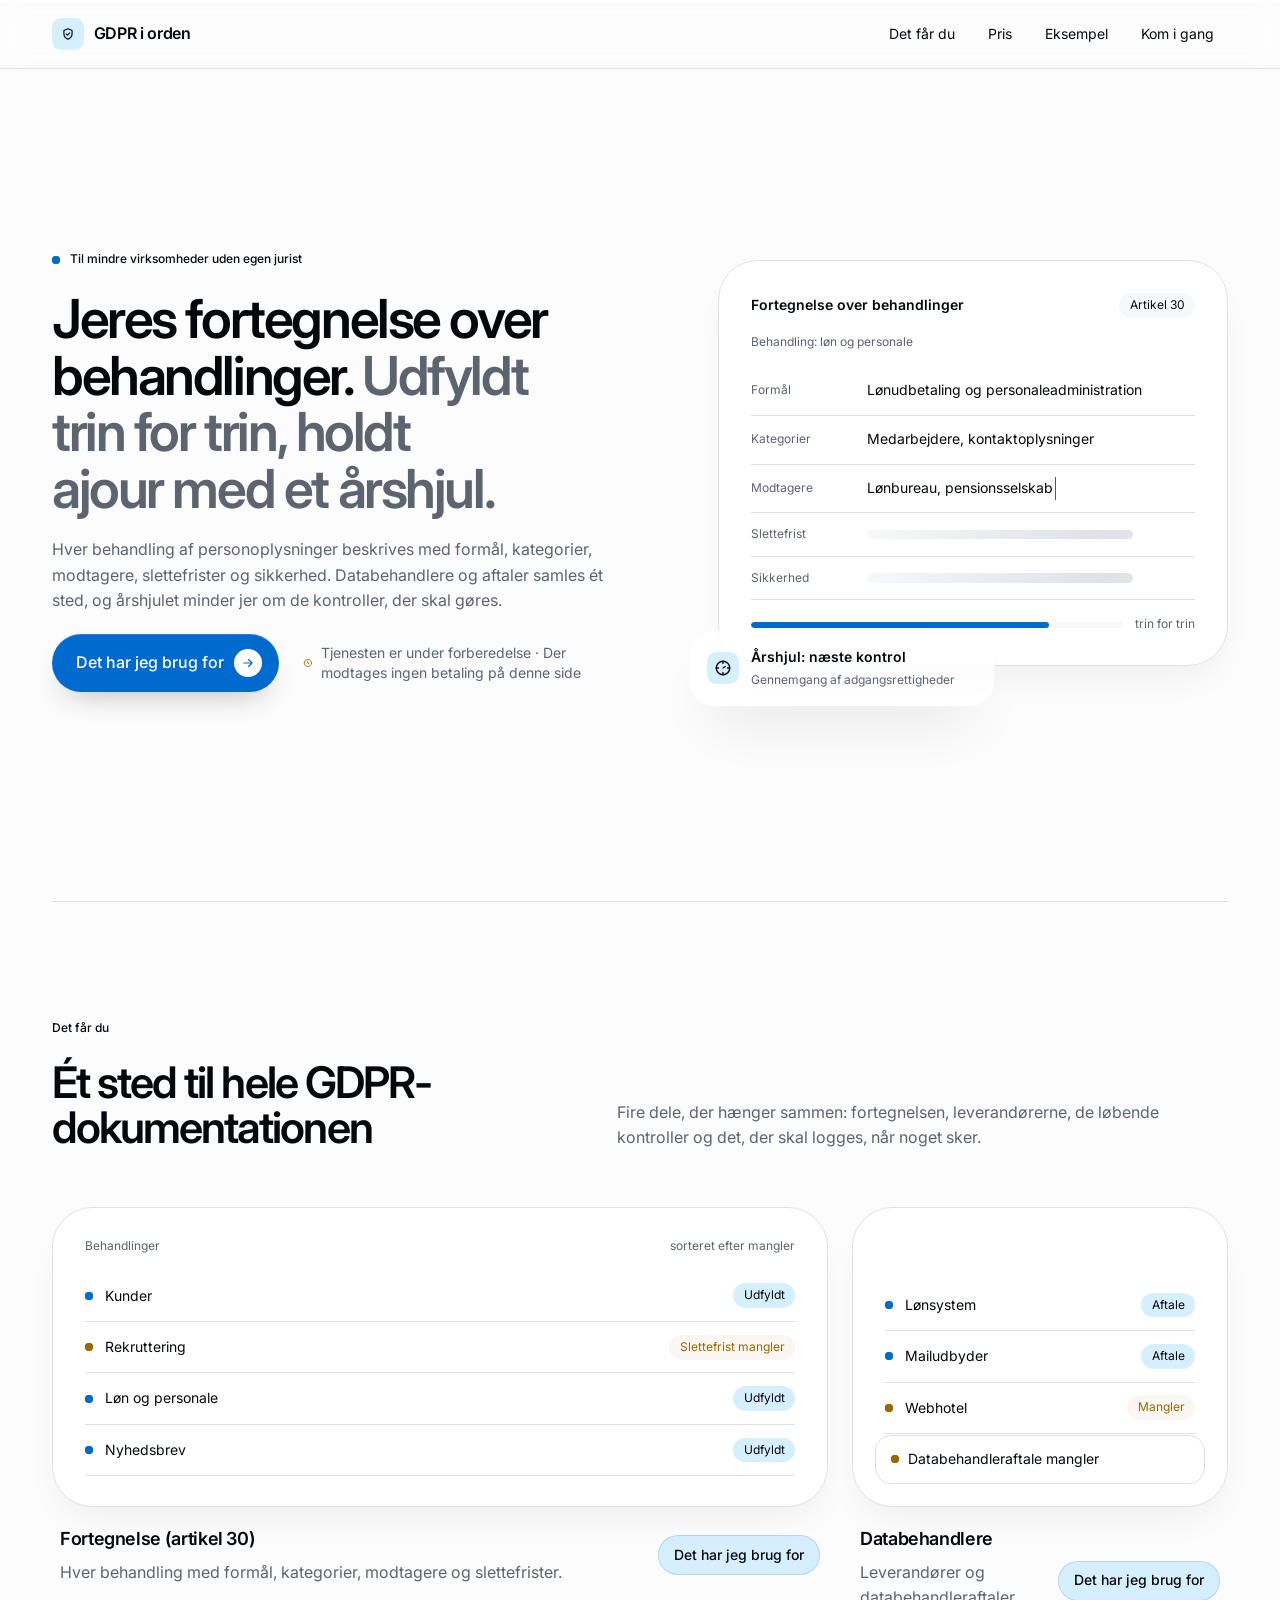
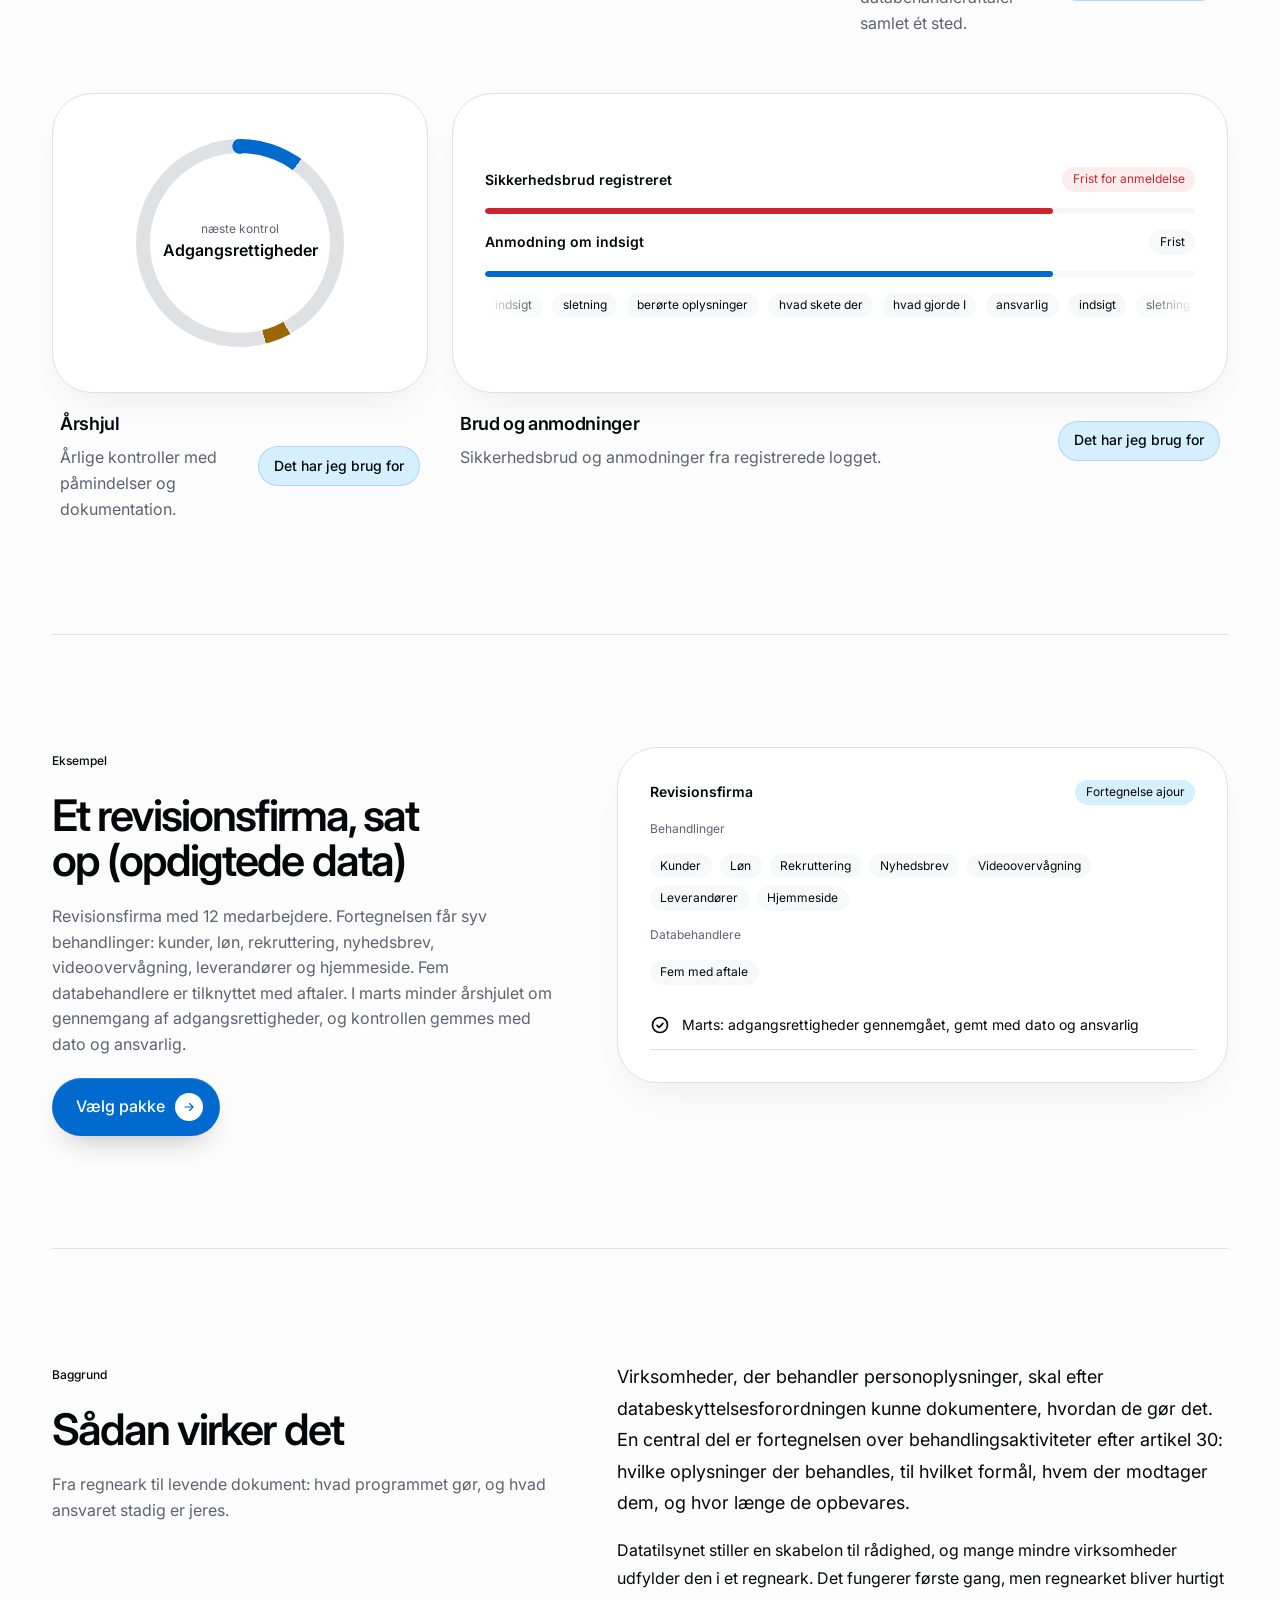
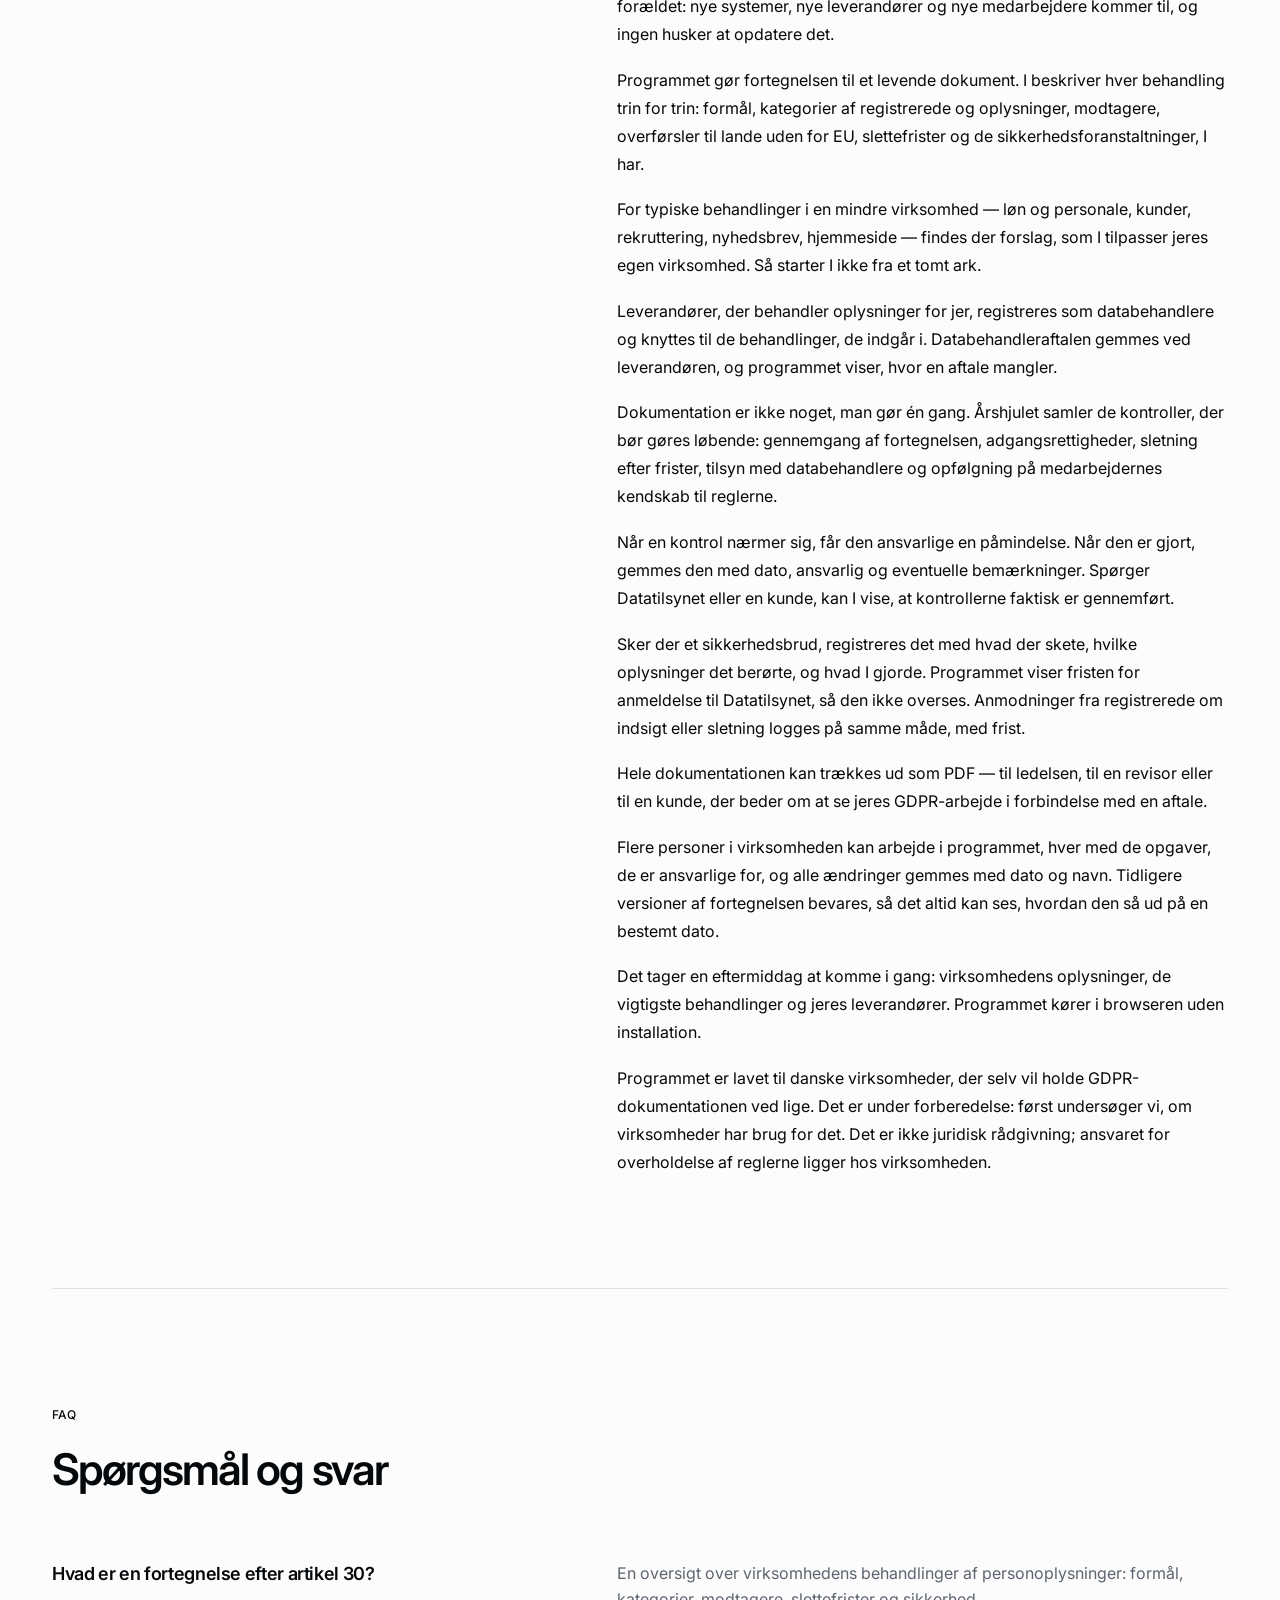
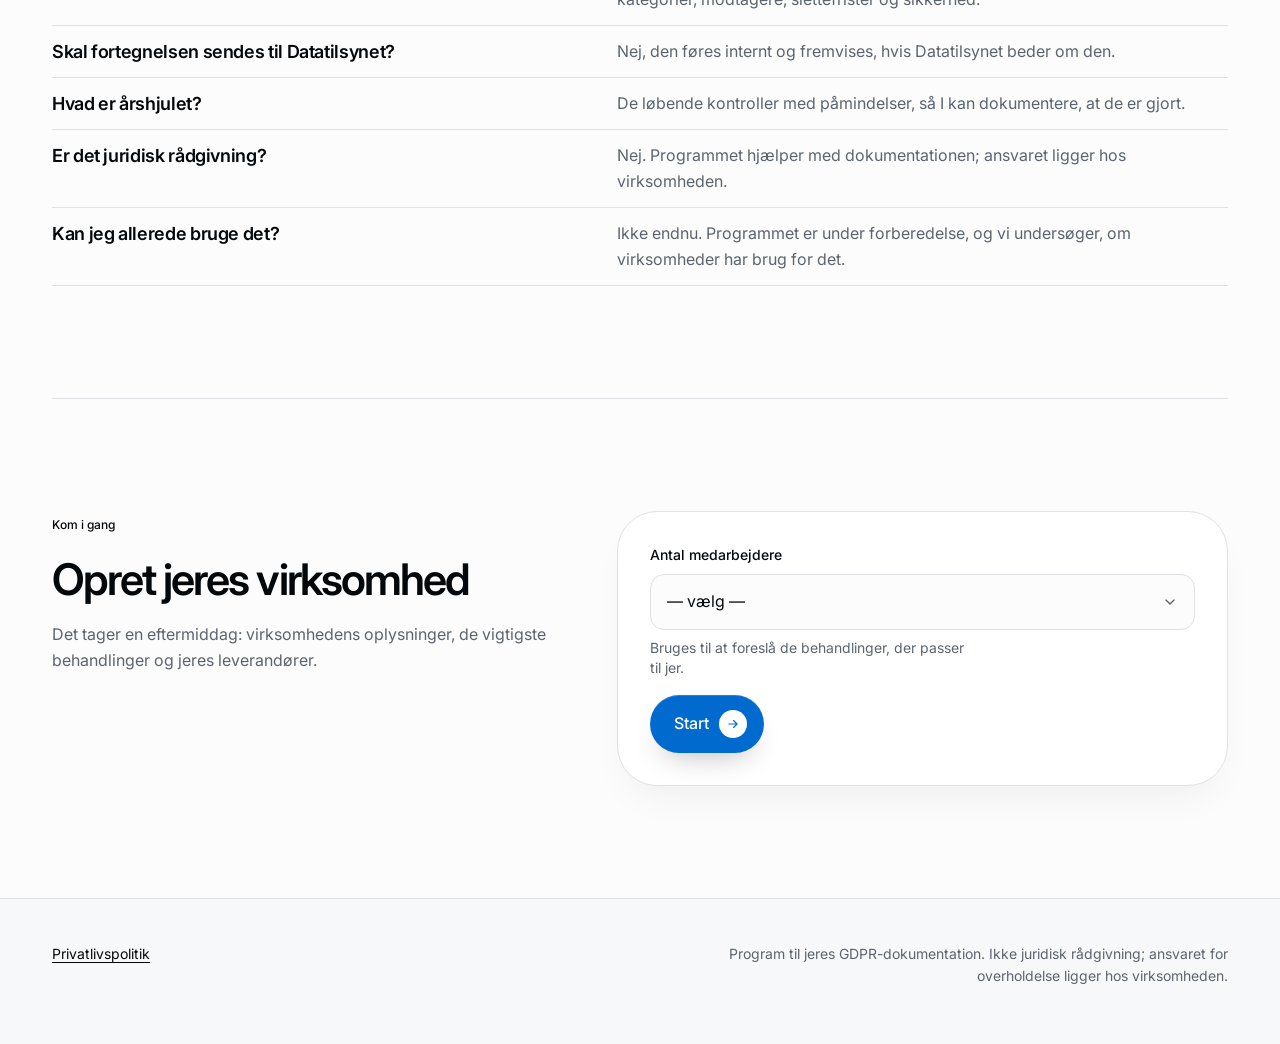
==== commit b5c64cb9: "Главная: одни цвета (СМ-04), шрифт Inter, светлый фон — выбор раскладки (слово Владельца 10.11.2026)" ====
--- a/index.html
+++ b/index.html
@@ -17,7 +17,7 @@
 <link rel="stylesheet" href="style.css">
 <link rel="preconnect" href="https://fonts.googleapis.com">
 <link rel="preconnect" href="https://fonts.gstatic.com" crossorigin>
-<link rel="stylesheet" href="https://fonts.googleapis.com/css2?family=Geist:wght@400;500;600&family=Geist+Mono:wght@400;500&display=swap">
+<link rel="stylesheet" href="https://fonts.googleapis.com/css2?family=Inter:wght@400;500;600&display=swap">
 <link rel="stylesheet" href="variant.css">
 <script src="smoke.js" defer></script>
 <!-- faq-jsonld:start -->
--- a/variant.css
+++ b/variant.css
@@ -2,25 +2,27 @@
    surfaces, spring easing), then general components only. Token names shared with the base stylesheet
    (--bg, --ink, --muted, --line, --accent, --accent-soft) re-theme its rules too. */
 :root {
-  --bg: #f9fafb;
+  /* smokes' house palette (СМ-04), light everywhere; status tones only inside drawn UI */
+  --bg: #fcfcfc;
   --surface: #ffffff;
-  --chip: #f4f4f5;
-  --line: #e4e4e7;
-  --ink: #18181b;
-  --ink-2: #3f3f46;
-  --muted: #52525b;
-  --faint: #63636b;
-  --foot: #a1a1aa;
-  --accent: #1f7a5c;
-  --accent-ink: #14513d;
-  --accent-soft: #e7f3ee;
-  --amber: #8a5306;
-  --amber-soft: #fbf3e2;
-  --rose: #9f2d4a;
-  --rose-soft: #f9e9ee;
+  --chip: #f7f8f9;
+  --line: #dfe1e5;
+  --ink: #05080b;
+  --ink-2: #05080b;
+  --muted: #5c646f;
+  --faint: #5c646f;
+  --foot: #5c646f;
+  --accent: #006acf;
+  --accent-ink: #05080b;
+  --accent-soft: #d6efff;
+  --focus: #0086dd;
+  --amber: #9a6700;
+  --amber-soft: color-mix(in srgb, #9a6700 5%, #ffffff);
+  --rose: #cf222e;
+  --rose-soft: color-mix(in srgb, #cf222e 8%, #ffffff);
 
-  --sans: "Geist", ui-sans-serif, system-ui, -apple-system, "Segoe UI", sans-serif;
-  --mono: "Geist Mono", ui-monospace, Menlo, Consolas, monospace;
+  --sans: "Inter", ui-sans-serif, system-ui, -apple-system, "Segoe UI", sans-serif;
+  --mono: "Inter", ui-sans-serif, system-ui, -apple-system, "Segoe UI", sans-serif;
   --t-xs: 0.75rem;
   --t-s: 0.875rem;
   --t-m: 1rem;
@@ -40,8 +42,8 @@
   --r-xl: 2.5rem;
   --r-pill: 999px;
 
-  --shadow: 0 20px 40px -15px rgba(24, 24, 27, 0.07);
-  --shadow-lift: 0 30px 60px -25px rgba(20, 81, 61, 0.22);
+  --shadow: 0 20px 40px -15px rgba(0, 0, 0, 0.07);
+  --shadow-lift: 0 30px 60px -25px rgba(0, 0, 0, 0.16);
   --edge: inset 0 1px 0 rgba(255, 255, 255, 0.9);
 
   --spring: cubic-bezier(0.16, 1, 0.3, 1);
@@ -62,7 +64,7 @@
 b { font-weight: 600; }
 a { color: inherit; }
 label { font-size: var(--t-s); font-weight: 500; }
-:focus-visible { outline: 2px solid var(--accent); outline-offset: 3px; border-radius: 6px; }
+:focus-visible { outline: 2px solid var(--focus); outline-offset: 3px; border-radius: 6px; }
 
 /* layout */
 .shell { max-width: 1240px; margin: 0 auto; padding: 0 var(--s4); }
@@ -78,23 +80,23 @@
 .prose p:first-child { color: var(--ink); font-size: var(--t-l); }
 
 /* header and footer (own, so the base white bar / dark footer never clash) */
-header { position: sticky; top: 0; z-index: 20; background: rgba(249, 250, 251, 0.72); backdrop-filter: blur(14px) saturate(140%); border-bottom: 1px solid var(--line); box-shadow: var(--edge); }
+header { position: sticky; top: 0; z-index: 20; background: rgba(252, 252, 252, 0.72); backdrop-filter: blur(14px) saturate(140%); border-bottom: 1px solid var(--line); box-shadow: var(--edge); }
 header .shell { display: flex; align-items: center; justify-content: space-between; gap: var(--s2); min-height: 4.25rem; }
 .brand { display: inline-flex; align-items: center; gap: 0.6rem; color: var(--ink); font-weight: 600; letter-spacing: -0.02em; text-decoration: none; }
 nav { display: flex; flex-wrap: wrap; gap: 0.25rem; }
 nav a { padding: 0.5rem 0.9rem; border-radius: var(--r-pill); color: var(--ink-2); font-size: var(--t-s); text-decoration: none; transition: background-color var(--fast) var(--spring); }
 nav a:hover { background: var(--chip); color: var(--ink); }
-footer { background: var(--ink); color: var(--foot); padding: 2.75rem 0 3.5rem; font-size: var(--t-s); }
+footer { background: var(--chip); color: var(--foot); border-top: 1px solid var(--line); padding: 2.75rem 0 3.5rem; font-size: var(--t-s); }
 footer .shell { display: grid; grid-template-columns: auto 1fr; gap: 0.75rem var(--s5); }
-footer a { color: var(--bg); text-underline-offset: 3px; }
+footer a { color: var(--ink); text-underline-offset: 3px; }
 footer .muted { margin: 0; color: var(--foot); max-width: 60ch; justify-self: end; text-align: right; }
 
 /* buttons */
-.pill { display: inline-flex; align-items: center; gap: 0.6rem; justify-self: start; padding: 0.95rem 1.1rem 0.95rem 1.5rem; border-radius: var(--r-pill); background: var(--ink); color: var(--bg); font-weight: 500; text-decoration: none; box-shadow: inset 0 1px 0 rgba(255, 255, 255, 0.14), 0 14px 30px -14px rgba(24, 24, 27, 0.45); transition: transform 0.45s var(--spring), background-color var(--fast) var(--spring); }
-.pill:hover { background: var(--ink-2); }
+.pill { display: inline-flex; align-items: center; gap: 0.6rem; justify-self: start; padding: 0.95rem 1.1rem 0.95rem 1.5rem; border-radius: var(--r-pill); background: var(--accent); color: var(--surface); font-weight: 500; text-decoration: none; box-shadow: inset 0 1px 0 rgba(255, 255, 255, 0.14), 0 14px 30px -14px rgba(0, 0, 0, 0.3); transition: transform 0.45s var(--spring), background-color var(--fast) var(--spring); }
+.pill:hover { background: var(--accent); }
 .pill:active { transform: translateY(1px) scale(0.98); }
-.pill.soft { padding: 0.55rem 1rem; font-size: var(--t-s); background: var(--accent-soft); color: var(--accent-ink); box-shadow: inset 0 0 0 1px rgba(31, 122, 92, 0.18); }
-.arrow { display: grid; place-items: center; width: 1.75rem; height: 1.75rem; border-radius: 50%; background: var(--accent); color: var(--surface); transition: transform 0.45s var(--spring); }
+.pill.soft { padding: 0.55rem 1rem; font-size: var(--t-s); background: var(--accent-soft); color: var(--accent-ink); box-shadow: inset 0 0 0 1px rgba(0, 106, 207, 0.18); }
+.arrow { display: grid; place-items: center; width: 1.75rem; height: 1.75rem; border-radius: 50%; background: var(--surface); color: var(--accent); transition: transform 0.45s var(--spring); }
 .pill:hover .arrow { transform: translateX(3px); }
 .actions { display: flex; flex-wrap: wrap; align-items: center; gap: var(--s2) var(--s3); }
 .note { display: flex; align-items: center; gap: var(--s1); margin: 0; max-width: 36ch; color: var(--muted); font-size: var(--t-s); line-height: 1.45; }
@@ -122,7 +124,7 @@
 .meter i { display: block; height: 100%; width: 80%; border-radius: inherit; background: var(--tone, var(--accent)); transform-origin: left; animation: grow 6s var(--spring) infinite; }
 .skeleton { display: block; width: 60%; height: 0.6rem; border-radius: var(--r-pill); background: linear-gradient(90deg, var(--chip), var(--line) 40%, var(--chip) 80%) 0 0 / 220% 100%; animation: shimmer 2.2s linear infinite; }
 .typing { display: inline-block; max-width: 100%; overflow: hidden; white-space: nowrap; padding-right: 2px; border-right: 1.5px solid var(--accent); animation: type 6s steps(26, end) infinite, blink 1s steps(1) infinite; }
-.toast { position: absolute; inset: auto 1.4rem 1.4rem; display: flex; align-items: center; gap: 0.6rem; padding: 0.75rem 0.9rem; border-radius: 1rem; background: var(--ink); color: var(--bg); font-size: var(--t-s); animation: toast 7s var(--spring) infinite; }
+.toast { position: absolute; inset: auto 1.4rem 1.4rem; display: flex; align-items: center; gap: 0.6rem; padding: 0.75rem 0.9rem; border-radius: 1rem; border: 1px solid var(--line); background: var(--surface); color: var(--ink); box-shadow: var(--shadow-lift); font-size: var(--t-s); animation: toast 7s var(--spring) infinite; }
 .ring { position: relative; justify-self: center; display: grid; place-items: center; width: 13rem; aspect-ratio: 1; border-radius: 50%; background: conic-gradient(var(--accent) 3% 10%, var(--line) 0 42%, var(--amber) 0 46%, var(--line) 0); }
 .ring::after { content: ""; position: absolute; inset: 0; border-radius: 50%; background: radial-gradient(circle at 50% 0.45rem, var(--accent) 0.45rem, transparent 0.5rem); animation: spin 18s linear infinite; }
 .ring > div { display: grid; place-content: center; width: calc(100% - 1.75rem); aspect-ratio: 1; border-radius: 50%; background: var(--surface); text-align: center; }
@@ -147,9 +149,9 @@
 
 /* form */
 .field { display: grid; gap: var(--s1); }
-select { width: 100%; min-width: 0; appearance: none; font: inherit; color: var(--ink); padding: 0.875rem 2.75rem 0.875rem 1rem; border: 1px solid var(--line); border-radius: var(--r-m); background: var(--bg) url("data:image/svg+xml,%3Csvg xmlns='http://www.w3.org/2000/svg' viewBox='0 0 24 24' fill='none' stroke='%2363636b' stroke-width='2' stroke-linecap='round'%3E%3Cpath d='M6 9l6 6 6-6'/%3E%3C/svg%3E") no-repeat right 1rem center / 1rem; transition: border-color var(--fast) var(--spring), box-shadow var(--fast) var(--spring); }
+select { width: 100%; min-width: 0; appearance: none; font: inherit; color: var(--ink); padding: 0.875rem 2.75rem 0.875rem 1rem; border: 1px solid var(--line); border-radius: var(--r-m); background: var(--bg) url("data:image/svg+xml,%3Csvg xmlns='http://www.w3.org/2000/svg' viewBox='0 0 24 24' fill='none' stroke='%235c646f' stroke-width='2' stroke-linecap='round'%3E%3Cpath d='M6 9l6 6 6-6'/%3E%3C/svg%3E") no-repeat right 1rem center / 1rem; transition: border-color var(--fast) var(--spring), box-shadow var(--fast) var(--spring); }
 select:hover { border-color: var(--faint); }
-select:focus { outline: none; border-color: var(--accent); background-color: var(--surface); box-shadow: 0 0 0 4px rgba(31, 122, 92, 0.14); }
+select:focus { outline: none; border-color: var(--accent); background-color: var(--surface); box-shadow: 0 0 0 4px rgba(0, 134, 221, 0.18); }
 
 /* motion: load cascade + perpetual micro-interactions (transform/opacity only) */
 .in { animation: rise 0.9s var(--spring) both; animation-delay: calc(var(--i, 0) * 100ms); }
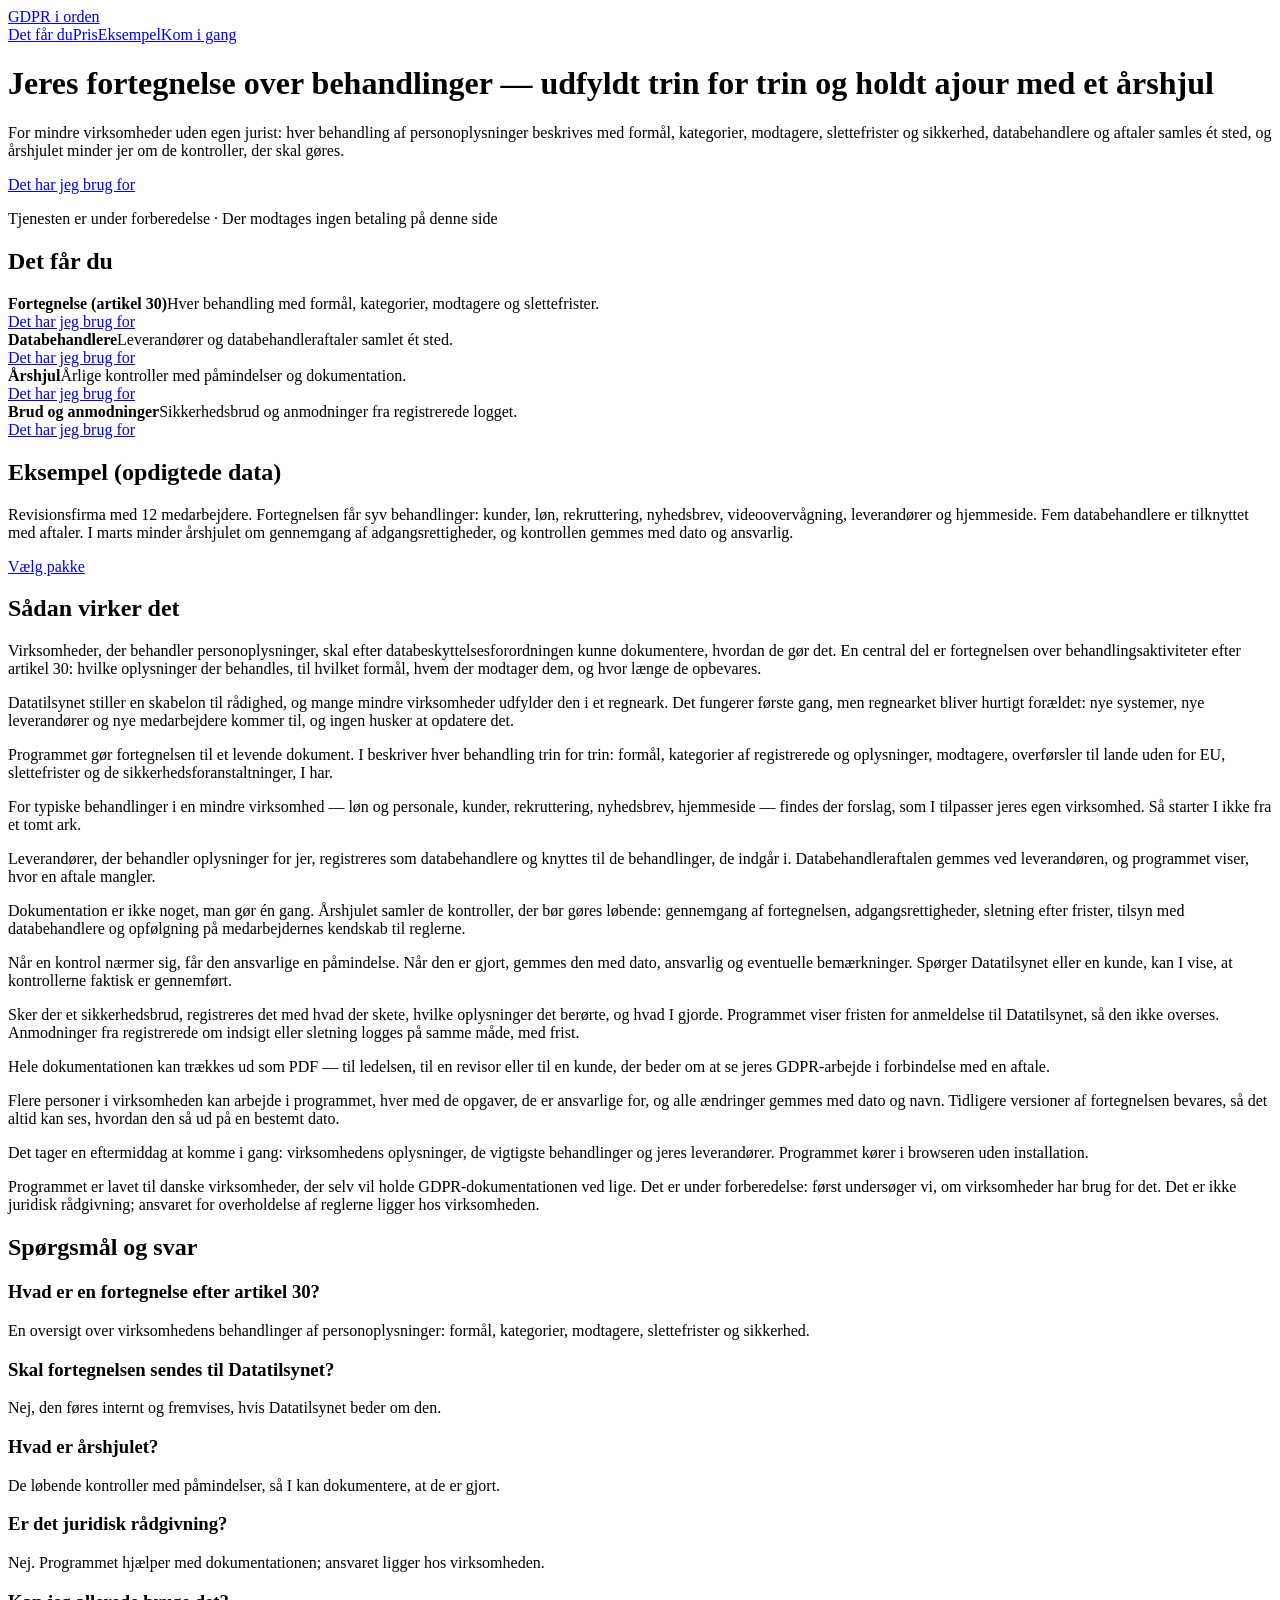
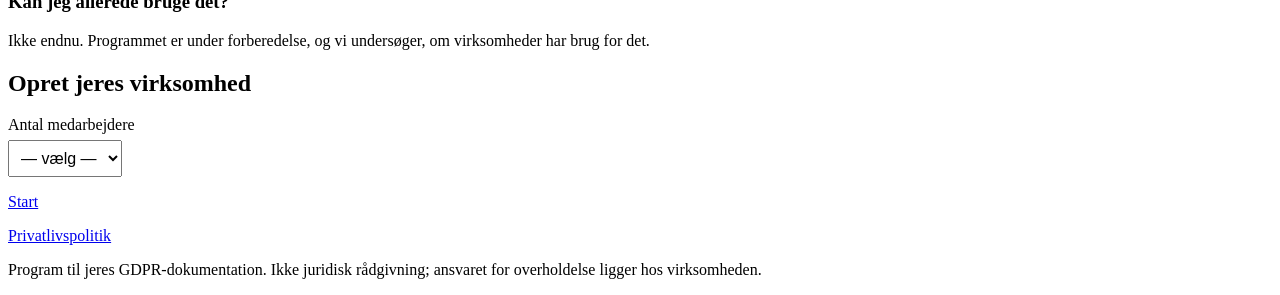
==== commit 94435587: "Главная: прежний вид — сравнение дизайна перенесено на тестовый домен (слово Владельца 10.11.2026, «" ====
--- a/index.html
+++ b/index.html
@@ -15,10 +15,6 @@
 <meta name="description" content="For virksomheder, der selv holder GDPR-dokumentationen: fortegnelsen efter artikel 30 trin for trin og de årlige kontroller i et årshjul.">
 <link rel="icon" href="favicon.svg">
 <link rel="stylesheet" href="style.css">
-<link rel="preconnect" href="https://fonts.googleapis.com">
-<link rel="preconnect" href="https://fonts.gstatic.com" crossorigin>
-<link rel="stylesheet" href="https://fonts.googleapis.com/css2?family=Inter:wght@400;500;600&display=swap">
-<link rel="stylesheet" href="variant.css">
 <script src="smoke.js" defer></script>
 <!-- faq-jsonld:start -->
 <script type="application/ld+json">
@@ -77,120 +73,37 @@
 height="0" width="0" style="display:none;visibility:hidden"></iframe></noscript>
 <!-- End Google Tag Manager (noscript) -->
 
-<header><div class="shell">
-  <a class="brand" href="index.html" data-ev="click_logo_home"><span class="icon" aria-hidden="true"><svg width="14" height="14" viewBox="0 0 24 24" fill="none" stroke="currentColor" stroke-width="2" stroke-linecap="round" stroke-linejoin="round"><path d="M12 3l7 3v5c0 4.5-3 8.3-7 10-4-1.7-7-5.5-7-10V6l7-3z"/><path d="M9 12l2 2 4-4"/></svg></span>GDPR i orden</a>
-  <nav aria-label="Hovedmenu"><a href="#hvad" data-ev="click_nav_hvad">Det får du</a><a href="price.html" data-ev="click_nav_pris">Pris</a><a href="#eksempel" data-ev="click_nav_eksempel">Eksempel</a><a href="#start" data-ev="click_nav_start">Kom i gang</a></nav>
+<header><div class="wrap">
+  <div class="logo"><a href="index.html" data-ev="click_logo_home">GDPR i orden</a></div>
+  <nav class="top"><a href="#hvad" data-ev="click_nav_hvad">Det får du</a><a href="price.html" data-ev="click_nav_pris">Pris</a><a href="#eksempel" data-ev="click_nav_eksempel">Eksempel</a><a href="#start" data-ev="click_nav_start">Kom i gang</a></nav>
 </div></header>
 
-<main class="shell">
-  <section class="hero split">
-    <div class="flow">
-      <span class="kicker in" style="--i:0"><span class="dot" aria-hidden="true"></span>Til mindre virksomheder uden egen jurist</span>
-      <h1 class="in" style="--i:1">Jeres fortegnelse over behandlinger. <em>Udfyldt trin for trin, holdt ajour med et årshjul.</em></h1>
-      <p class="lede in" style="--i:2">Hver behandling af personoplysninger beskrives med formål, kategorier, modtagere, slettefrister og sikkerhed. Databehandlere og aftaler samles ét sted, og årshjulet minder jer om de kontroller, der skal gøres.</p>
-      <div class="actions in" style="--i:3">
-        <a class="pill magnetic" href="price.html" data-ev="cta_click">Det har jeg brug for <span class="arrow" aria-hidden="true"><svg width="14" height="14" viewBox="0 0 24 24" fill="none" stroke="currentColor" stroke-width="2" stroke-linecap="round" stroke-linejoin="round"><path d="M5 12h14M13 6l6 6-6 6"/></svg></span></a>
-        <p class="note"><svg class="warn" width="16" height="16" viewBox="0 0 24 24" fill="none" stroke="currentColor" stroke-width="2" stroke-linecap="round" aria-hidden="true"><circle cx="12" cy="12" r="9"/><path d="M12 7v5l3 2"/></svg>Tjenesten er under forberedelse · Der modtages ingen betaling på denne side</p>
-      </div>
-    </div>
-
-    <div class="stack in" style="--i:2" aria-hidden="true">
-      <div class="panel float" style="--i:0">
-        <div class="row"><b>Fortegnelse over behandlinger</b><span class="tag end">Artikel 30</span></div>
-        <p class="mono">Behandling: løn og personale</p>
-        <div class="rows">
-          <div class="row"><span class="key">Formål</span>Lønudbetaling og personaleadministration</div>
-          <div class="row"><span class="key">Kategorier</span>Medarbejdere, kontaktoplysninger</div>
-          <div class="row"><span class="key">Modtagere</span><span class="typing">Lønbureau, pensionsselskab</span></div>
-          <div class="row"><span class="key">Slettefrist</span><span class="skeleton"></span></div>
-          <div class="row"><span class="key">Sikkerhed</span><span class="skeleton"></span></div>
-        </div>
-        <div class="row"><span class="meter"><i></i></span><span class="mono">trin for trin</span></div>
-      </div>
-      <div class="panel glass float row" style="--i:2">
-        <span class="icon"><svg width="18" height="18" viewBox="0 0 24 24" fill="none" stroke="currentColor" stroke-width="1.8" stroke-linecap="round" stroke-linejoin="round"><circle cx="12" cy="12" r="9"/><path d="M12 3v3M21 12h-3M12 21v-3M3 12h3"/><path d="M12 12l3-2"/></svg></span>
-        <span><b>Årshjul: næste kontrol</b><br><span class="mono">Gennemgang af adgangsrettigheder</span></span>
-      </div>
-    </div>
-  </section>
+<div class="wrap">
+  <div class="hero">
+    <h1>Jeres fortegnelse over behandlinger — udfyldt trin for trin og holdt ajour med et årshjul</h1>
+    <p class="sub">For mindre virksomheder uden egen jurist: hver behandling af personoplysninger beskrives med formål, kategorier, modtagere, slettefrister og sikkerhed, databehandlere og aftaler samles ét sted, og årshjulet minder jer om de kontroller, der skal gøres.</p>
+    <a class="cta" href="price.html" data-ev="cta_click">Det har jeg brug for</a>
+    <p class="cta-note">Tjenesten er under forberedelse · Der modtages ingen betaling på denne side</p>
+  </div>
 
   <section id="hvad" data-view="features_view">
-    <div class="split head">
-      <div class="flow"><span class="kicker">Det får du</span><h2>Ét sted til hele GDPR-dokumentationen</h2></div>
-      <p class="lede">Fire dele, der hænger sammen: fortegnelsen, leverandørerne, de løbende kontroller og det, der skal logges, når noget sker.</p>
-    </div>
-    <div class="bento">
-      <article class="tile wide">
-        <div class="panel" aria-hidden="true">
-          <div class="row mono"><span>Behandlinger</span><span class="end">sorteret efter mangler</span></div>
-          <div class="rows">
-            <div class="row swap" style="--d:1"><span class="dot"></span>Kunder<span class="tag ok end">Udfyldt</span></div>
-            <div class="row swap" style="--d:-1"><span class="dot warn"></span>Rekruttering<span class="tag warn end">Slettefrist mangler</span></div>
-            <div class="row"><span class="dot"></span>Løn og personale<span class="tag ok end">Udfyldt</span></div>
-            <div class="row"><span class="dot"></span>Nyhedsbrev<span class="tag ok end">Udfyldt</span></div>
-          </div>
-        </div>
-        <div class="label"><b>Fortegnelse (artikel 30)</b><span>Hver behandling med formål, kategorier, modtagere og slettefrister.</span><a class="pill soft" href="price.html" data-ev="feature_fortegnelse">Det har jeg brug for</a></div>
-      </article>
-
-      <article class="tile">
-        <div class="panel" aria-hidden="true">
-          <div class="rows">
-            <div class="row"><span class="dot"></span>Lønsystem<span class="tag ok end">Aftale</span></div>
-            <div class="row"><span class="dot"></span>Mailudbyder<span class="tag ok end">Aftale</span></div>
-            <div class="row"><span class="dot warn"></span>Webhotel<span class="tag warn end">Mangler</span></div>
-          </div>
-          <div class="toast"><span class="dot warn"></span>Databehandleraftale mangler</div>
-        </div>
-        <div class="label"><b>Databehandlere</b><span>Leverandører og databehandleraftaler samlet ét sted.</span><a class="pill soft" href="price.html" data-ev="feature_databehandlere">Det har jeg brug for</a></div>
-      </article>
-
-      <article class="tile">
-        <div class="panel" aria-hidden="true">
-          <div class="ring"><div><span class="mono">næste kontrol</span><b>Adgangs&shy;rettigheder</b></div></div>
-        </div>
-        <div class="label"><b>Årshjul</b><span>Årlige kontroller med påmindelser og dokumentation.</span><a class="pill soft" href="price.html" data-ev="feature_aarshjul">Det har jeg brug for</a></div>
-      </article>
-
-      <article class="tile wide">
-        <div class="panel" aria-hidden="true">
-          <div class="row"><b>Sikkerhedsbrud registreret</b><span class="tag alert end">Frist for anmeldelse</span></div>
-          <span class="meter alert"><i></i></span>
-          <div class="row"><b>Anmodning om indsigt</b><span class="tag end">Frist</span></div>
-          <span class="meter"><i></i></span>
-          <div class="marquee"><div>
-            <span class="tag">indsigt</span><span class="tag">sletning</span><span class="tag">berørte oplysninger</span><span class="tag">hvad skete der</span><span class="tag">hvad gjorde I</span><span class="tag">ansvarlig</span>
-            <span class="tag">indsigt</span><span class="tag">sletning</span><span class="tag">berørte oplysninger</span><span class="tag">hvad skete der</span><span class="tag">hvad gjorde I</span><span class="tag">ansvarlig</span>
-          </div></div>
-        </div>
-        <div class="label"><b>Brud og anmodninger</b><span>Sikkerhedsbrud og anmodninger fra registrerede logget.</span><a class="pill soft" href="price.html" data-ev="feature_brud">Det har jeg brug for</a></div>
-      </article>
+    <h2>Det får du</h2>
+    <div class="grid">
+      <div class="card"><b>Fortegnelse (artikel 30)</b><span>Hver behandling med formål, kategorier, modtagere og slettefrister.</span><br><a class="btn" href="price.html" data-ev="feature_fortegnelse">Det har jeg brug for</a></div>
+      <div class="card"><b>Databehandlere</b><span>Leverandører og databehandleraftaler samlet ét sted.</span><br><a class="btn" href="price.html" data-ev="feature_databehandlere">Det har jeg brug for</a></div>
+      <div class="card"><b>Årshjul</b><span>Årlige kontroller med påmindelser og dokumentation.</span><br><a class="btn" href="price.html" data-ev="feature_aarshjul">Det har jeg brug for</a></div>
+      <div class="card"><b>Brud og anmodninger</b><span>Sikkerhedsbrud og anmodninger fra registrerede logget.</span><br><a class="btn" href="price.html" data-ev="feature_brud">Det har jeg brug for</a></div>
     </div>
   </section>
 
   <section id="eksempel" data-view="example_view">
-    <div class="split">
-      <div class="flow">
-        <span class="kicker">Eksempel</span>
-        <h2>Et revisionsfirma, sat op (opdigtede data)</h2>
-        <p class="lede">Revisionsfirma med 12 medarbejdere. Fortegnelsen får syv behandlinger: kunder, løn, rekruttering, nyhedsbrev, videoovervågning, leverandører og hjemmeside. Fem databehandlere er tilknyttet med aftaler. I marts minder årshjulet om gennemgang af adgangsrettigheder, og kontrollen gemmes med dato og ansvarlig.</p>
-        <div class="actions"><a class="pill magnetic" href="price.html" data-ev="click_cta_after_example">Vælg pakke <span class="arrow" aria-hidden="true"><svg width="14" height="14" viewBox="0 0 24 24" fill="none" stroke="currentColor" stroke-width="2" stroke-linecap="round" stroke-linejoin="round"><path d="M5 12h14M13 6l6 6-6 6"/></svg></span></a></div>
-      </div>
-      <div class="panel" aria-hidden="true">
-        <div class="row"><b>Revisionsfirma</b><span class="tag ok end">Fortegnelse ajour</span></div>
-        <p class="mono">Behandlinger</p>
-        <div class="chips"><span class="tag in" style="--i:0">Kunder</span><span class="tag in" style="--i:1">Løn</span><span class="tag in" style="--i:2">Rekruttering</span><span class="tag in" style="--i:3">Nyhedsbrev</span><span class="tag in" style="--i:4">Videoovervågning</span><span class="tag in" style="--i:5">Leverandører</span><span class="tag in" style="--i:6">Hjemmeside</span></div>
-        <p class="mono">Databehandlere</p>
-        <div class="chips"><span class="tag in" style="--i:7">Fem med aftale</span></div>
-        <div class="rows"><div class="row ok"><svg width="20" height="20" viewBox="0 0 24 24" fill="none" stroke="currentColor" stroke-width="2" stroke-linecap="round" stroke-linejoin="round"><circle cx="12" cy="12" r="9"/><path d="M8.5 12.5l2.5 2.5 4.5-5"/></svg><span>Marts: adgangsrettigheder gennemgået, gemt med dato og ansvarlig</span></div></div>
-      </div>
-    </div>
+    <h2>Eksempel (opdigtede data)</h2>
+    <p class="fine">Revisionsfirma med 12 medarbejdere. Fortegnelsen får syv behandlinger: kunder, løn, rekruttering, nyhedsbrev, videoovervågning, leverandører og hjemmeside. Fem databehandlere er tilknyttet med aftaler. I marts minder årshjulet om gennemgang af adgangsrettigheder, og kontrollen gemmes med dato og ansvarlig.</p>
+    <a class="cta" href="price.html" data-ev="click_cta_after_example">Vælg pakke</a>
   </section>
 <!-- seo-tekst:start -->
   <section id="opis">
-    <div class="split">
-      <div class="flow sticky"><span class="kicker">Baggrund</span><h2>Sådan virker det</h2><p class="lede">Fra regneark til levende dokument: hvad programmet gør, og hvad ansvaret stadig er jeres.</p></div>
-      <div class="prose">
+    <h2>Sådan virker det</h2>
     <p>Virksomheder, der behandler personoplysninger, skal efter databeskyttelsesforordningen kunne dokumentere, hvordan de gør det. En central del er fortegnelsen over behandlingsaktiviteter efter artikel 30: hvilke oplysninger der behandles, til hvilket formål, hvem der modtager dem, og hvor længe de opbevares.</p>
     <p>Datatilsynet stiller en skabelon til rådighed, og mange mindre virksomheder udfylder den i et regneark. Det fungerer første gang, men regnearket bliver hurtigt forældet: nye systemer, nye leverandører og nye medarbejdere kommer til, og ingen husker at opdatere det.</p>
     <p>Programmet gør fortegnelsen til et levende dokument. I beskriver hver behandling trin for trin: formål, kategorier af registrerede og oplysninger, modtagere, overførsler til lande uden for EU, slettefrister og de sikkerhedsforanstaltninger, I har.</p>
@@ -203,60 +116,32 @@
     <p>Flere personer i virksomheden kan arbejde i programmet, hver med de opgaver, de er ansvarlige for, og alle ændringer gemmes med dato og navn. Tidligere versioner af fortegnelsen bevares, så det altid kan ses, hvordan den så ud på en bestemt dato.</p>
     <p>Det tager en eftermiddag at komme i gang: virksomhedens oplysninger, de vigtigste behandlinger og jeres leverandører. Programmet kører i browseren uden installation.</p>
     <p>Programmet er lavet til danske virksomheder, der selv vil holde GDPR-dokumentationen ved lige. Det er under forberedelse: først undersøger vi, om virksomheder har brug for det. Det er ikke juridisk rådgivning; ansvaret for overholdelse af reglerne ligger hos virksomheden.</p>
-      </div>
-    </div>
   </section>
   <section id="faq">
-    <div class="split head"><div class="flow"><span class="kicker">FAQ</span><h2>Spørgsmål og svar</h2></div></div>
-    <div class="rows">
-    <div class="split"><h3>Hvad er en fortegnelse efter artikel 30?</h3>
-    <p class="lede">En oversigt over virksomhedens behandlinger af personoplysninger: formål, kategorier, modtagere, slettefrister og sikkerhed.</p></div>
-    <div class="split"><h3>Skal fortegnelsen sendes til Datatilsynet?</h3>
-    <p class="lede">Nej, den føres internt og fremvises, hvis Datatilsynet beder om den.</p></div>
-    <div class="split"><h3>Hvad er årshjulet?</h3>
-    <p class="lede">De løbende kontroller med påmindelser, så I kan dokumentere, at de er gjort.</p></div>
-    <div class="split"><h3>Er det juridisk rådgivning?</h3>
-    <p class="lede">Nej. Programmet hjælper med dokumentationen; ansvaret ligger hos virksomheden.</p></div>
-    <div class="split"><h3>Kan jeg allerede bruge det?</h3>
-    <p class="lede">Ikke endnu. Programmet er under forberedelse, og vi undersøger, om virksomheder har brug for det.</p></div>
-    </div>
+    <h2>Spørgsmål og svar</h2>
+    <h3>Hvad er en fortegnelse efter artikel 30?</h3>
+    <p>En oversigt over virksomhedens behandlinger af personoplysninger: formål, kategorier, modtagere, slettefrister og sikkerhed.</p>
+    <h3>Skal fortegnelsen sendes til Datatilsynet?</h3>
+    <p>Nej, den føres internt og fremvises, hvis Datatilsynet beder om den.</p>
+    <h3>Hvad er årshjulet?</h3>
+    <p>De løbende kontroller med påmindelser, så I kan dokumentere, at de er gjort.</p>
+    <h3>Er det juridisk rådgivning?</h3>
+    <p>Nej. Programmet hjælper med dokumentationen; ansvaret ligger hos virksomheden.</p>
+    <h3>Kan jeg allerede bruge det?</h3>
+    <p>Ikke endnu. Programmet er under forberedelse, og vi undersøger, om virksomheder har brug for det.</p>
   </section>
 <!-- seo-tekst:end -->
   <section id="start" data-view="start_view">
-    <div class="split">
-      <div class="flow">
-        <span class="kicker">Kom i gang</span>
-        <h2>Opret jeres virksomhed</h2>
-        <p class="lede">Det tager en eftermiddag: virksomhedens oplysninger, de vigtigste behandlinger og jeres leverandører.</p>
-      </div>
-      <div class="panel">
-        <div class="field">
-          <label for="ansatte">Antal medarbejdere</label>
-          <select id="ansatte" data-ev-focus="form_start" aria-describedby="ansatte-hjaelp"><option value="">— vælg —</option><option>1–10</option><option>11–50</option><option>51–250</option><option>Over 250</option></select>
-          <p class="note" id="ansatte-hjaelp">Bruges til at foreslå de behandlinger, der passer til jer.</p>
-        </div>
-        <a class="pill magnetic" href="price.html" data-ev="form_submit_click">Start <span class="arrow" aria-hidden="true"><svg width="14" height="14" viewBox="0 0 24 24" fill="none" stroke="currentColor" stroke-width="2" stroke-linecap="round" stroke-linejoin="round"><path d="M5 12h14M13 6l6 6-6 6"/></svg></span></a>
-      </div>
-    </div>
+    <h2>Opret jeres virksomhed</h2>
+    <p><label>Antal medarbejdere<br><select data-ev-focus="form_start" style="margin-top:6px;padding:8px;font-size:16px"><option value="">— vælg —</option><option>1–10</option><option>11–50</option><option>51–250</option><option>Over 250</option></select></label></p>
+    <a class="cta" href="price.html" data-ev="form_submit_click">Start</a>
   </section>
-</main>
+</div>
 
-<footer><div class="shell">
+<footer><div class="wrap">
   <p><a href="privacy.html" data-ev="click_legal_privacy">Privatlivspolitik</a></p>
   <p class="muted">Program til jeres GDPR-dokumentation. Ikke juridisk rådgivning; ansvaret for overholdelse ligger hos virksomheden.</p>
 </div></footer>
-<script>
-(function () {
-  if (!window.matchMedia || !matchMedia("(pointer: fine)").matches || matchMedia("(prefers-reduced-motion: reduce)").matches) return;
-  document.querySelectorAll(".magnetic").forEach(function (el) {
-    el.addEventListener("pointermove", function (e) {
-      var r = el.getBoundingClientRect();
-      el.style.transform = "translate(" + ((e.clientX - r.left - r.width / 2) * 0.18) + "px," + ((e.clientY - r.top - r.height / 2) * 0.28) + "px)";
-    });
-    el.addEventListener("pointerleave", function () { el.style.transform = ""; });
-  });
-})();
-</script>
 
 </body>
 </html>
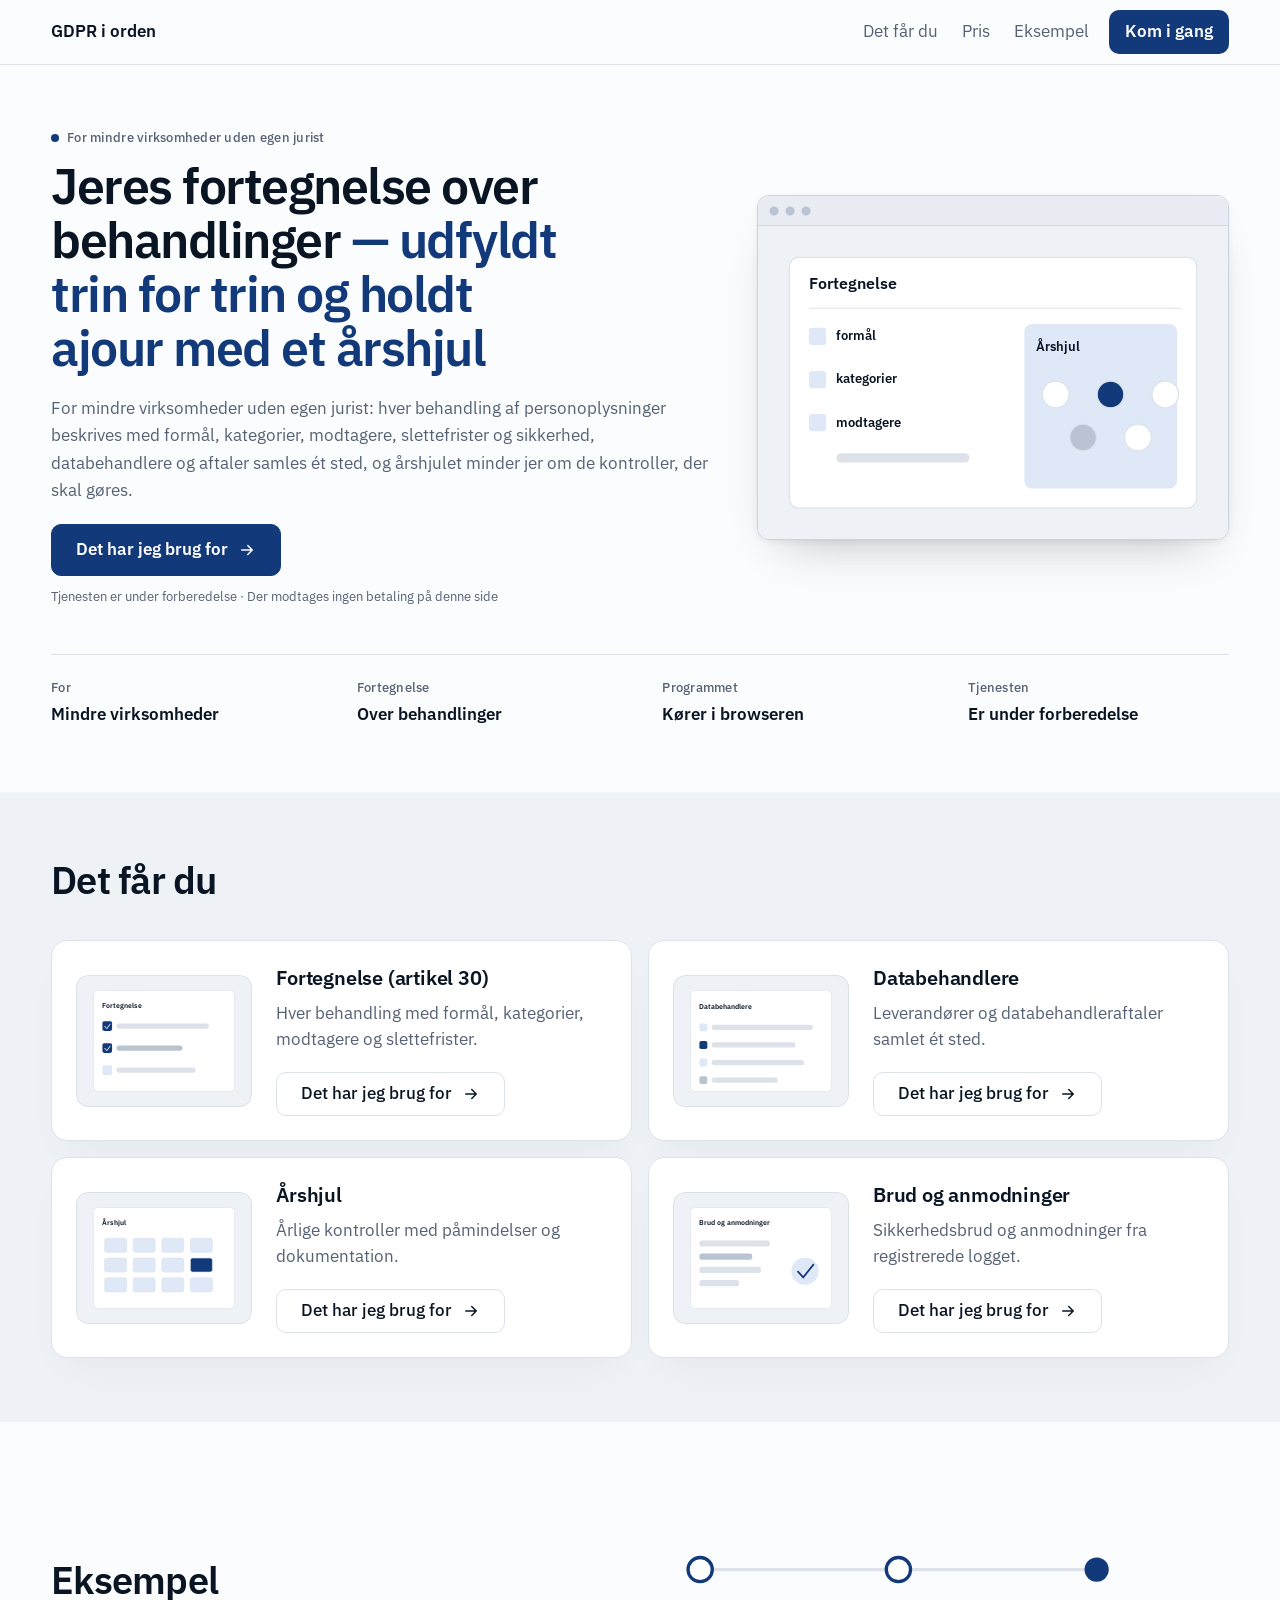
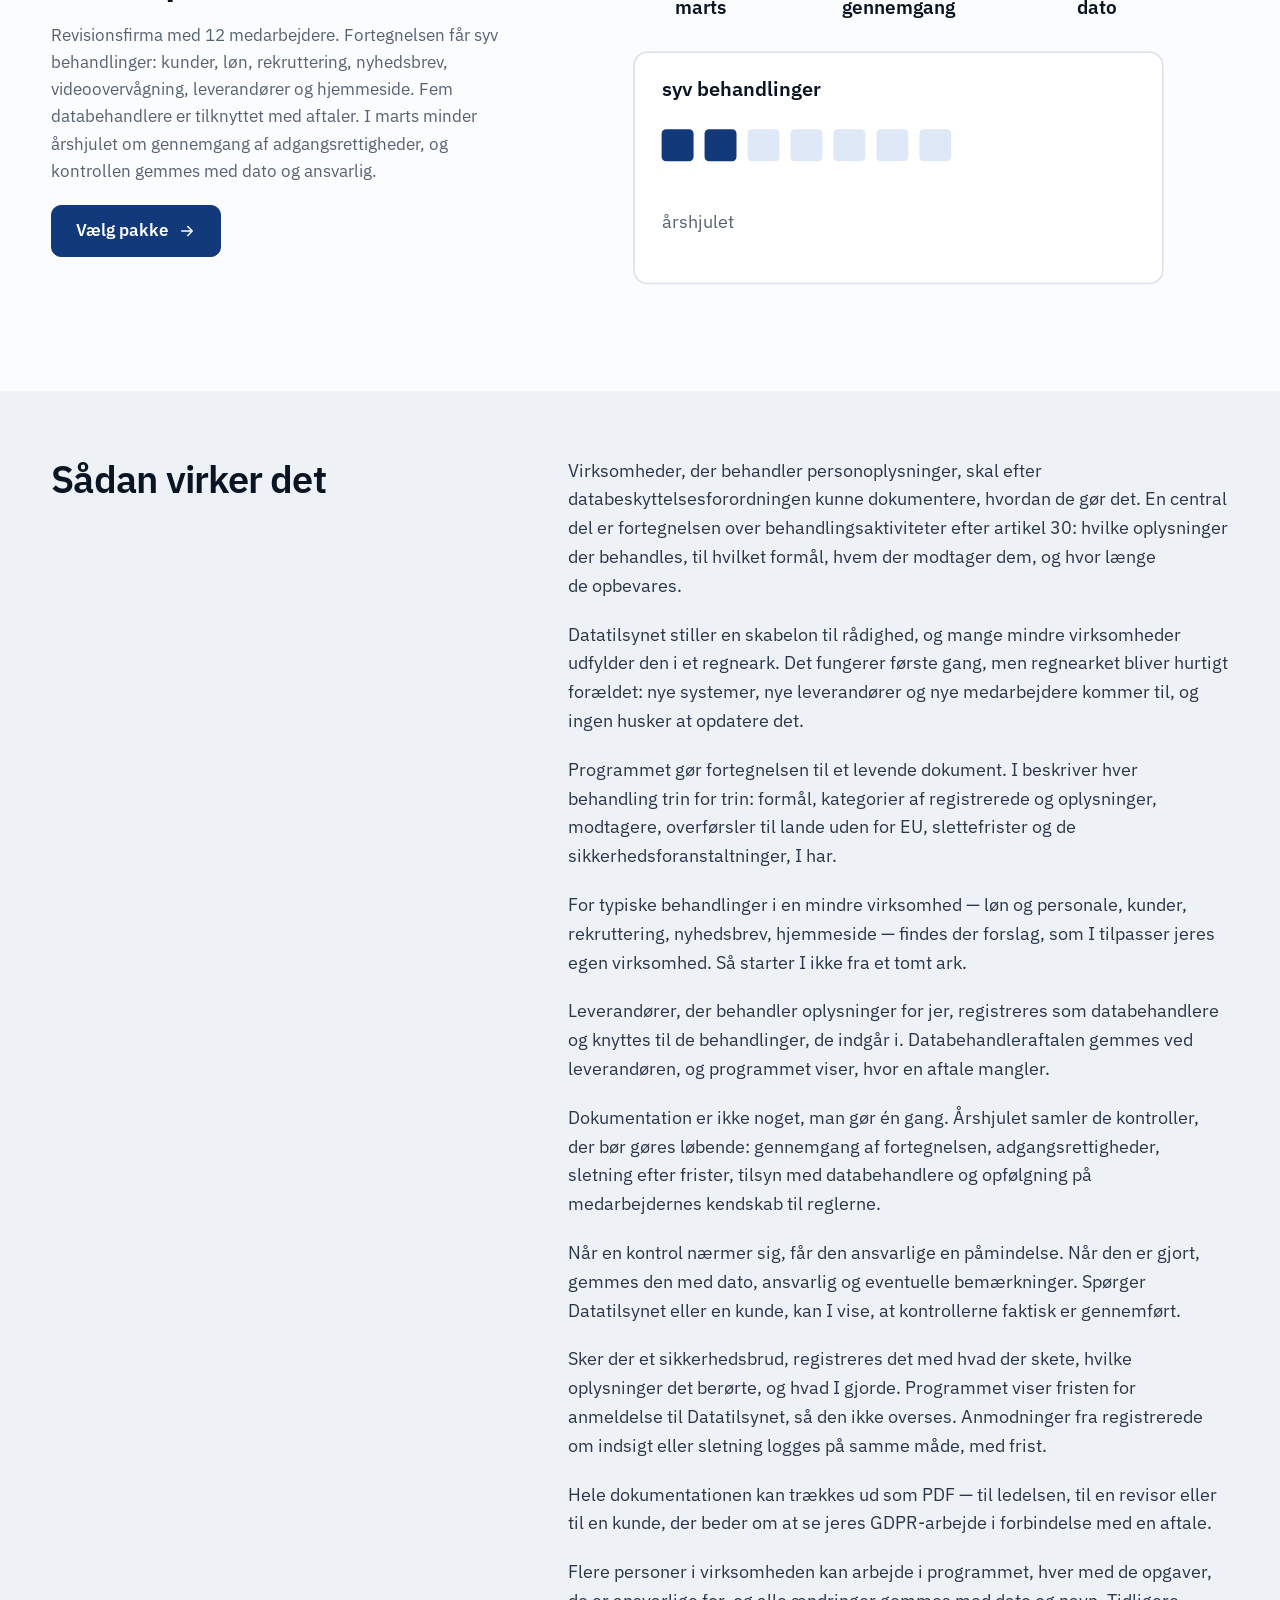
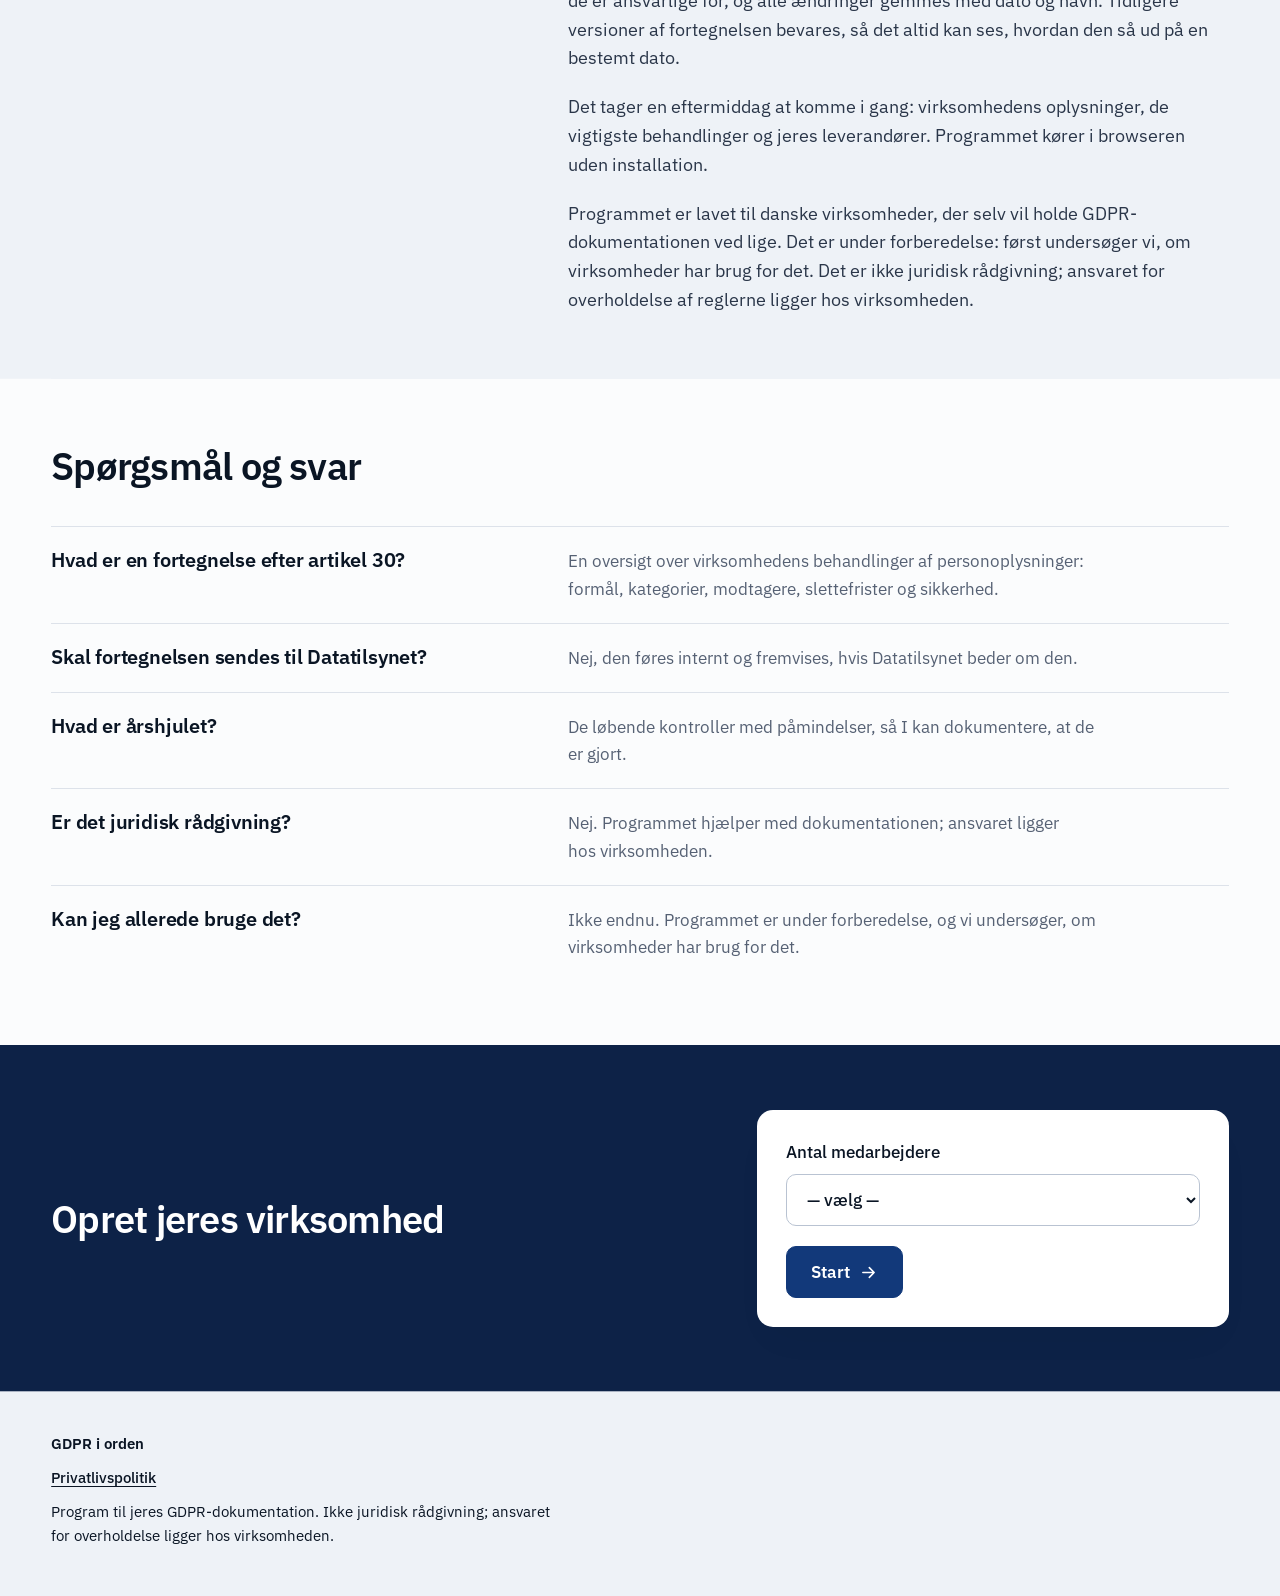
==== commit 13d65d0a: "Main page: design sample (rollout) Co-Authored-By: Claude Fable 5.2 <noreply@anthropic.com>" ====
--- a/index.html
+++ b/index.html
@@ -15,6 +15,10 @@
 <meta name="description" content="For virksomheder, der selv holder GDPR-dokumentationen: fortegnelsen efter artikel 30 trin for trin og de årlige kontroller i et årshjul.">
 <link rel="icon" href="favicon.svg">
 <link rel="stylesheet" href="style.css">
+<link rel="preconnect" href="https://fonts.googleapis.com">
+<link rel="preconnect" href="https://fonts.gstatic.com" crossorigin>
+<link rel="stylesheet" href="https://fonts.googleapis.com/css2?family=IBM+Plex+Sans:wght@400;500;600&display=swap">
+<link rel="stylesheet" href="variant.css">
 <script src="smoke.js" defer></script>
 <!-- faq-jsonld:start -->
 <script type="application/ld+json">
@@ -73,38 +77,68 @@
 height="0" width="0" style="display:none;visibility:hidden"></iframe></noscript>
 <!-- End Google Tag Manager (noscript) -->
 
-<header><div class="wrap">
-  <div class="logo"><a href="index.html" data-ev="click_logo_home">GDPR i orden</a></div>
-  <nav class="top"><a href="#hvad" data-ev="click_nav_hvad">Det får du</a><a href="price.html" data-ev="click_nav_pris">Pris</a><a href="#eksempel" data-ev="click_nav_eksempel">Eksempel</a><a href="#start" data-ev="click_nav_start">Kom i gang</a></nav>
+<header><div class="shell">
+  <a class="home" href="index.html" data-ev="click_logo_home">GDPR i orden</a>
+  <nav><a href="#hvad" data-ev="click_nav_hvad">Det får du</a><a href="price.html" data-ev="click_nav_pris">Pris</a><a href="#eksempel" data-ev="click_nav_eksempel">Eksempel</a><a href="#start" data-ev="click_nav_start">Kom i gang</a></nav>
 </div></header>
 
-<div class="wrap">
-  <div class="hero">
-    <h1>Jeres fortegnelse over behandlinger — udfyldt trin for trin og holdt ajour med et årshjul</h1>
-    <p class="sub">For mindre virksomheder uden egen jurist: hver behandling af personoplysninger beskrives med formål, kategorier, modtagere, slettefrister og sikkerhed, databehandlere og aftaler samles ét sted, og årshjulet minder jer om de kontroller, der skal gøres.</p>
-    <a class="cta" href="price.html" data-ev="cta_click">Det har jeg brug for</a>
-    <p class="cta-note">Tjenesten er under forberedelse · Der modtages ingen betaling på denne side</p>
-  </div>
+<main class="shell">
+  <section class="split">
+    <div class="stack">
+      <p class="meta rise"><span class="dot"></span> For mindre virksomheder uden egen jurist</p>
+      <h1 class="rise" style="--i:1" data-len="long">Jeres fortegnelse over behandlinger&nbsp;<span class="soft">— udfyldt trin for trin og holdt ajour med et årshjul</span></h1>
+      <p class="rise" style="--i:2">For mindre virksomheder uden egen jurist: hver behandling af personoplysninger beskrives med formål, kategorier, modtagere, slettefrister og sikkerhed, databehandlere og aftaler samles ét sted, og årshjulet minder jer om de kontroller, der skal gøres.</p>
+      <a class="button rise" style="--i:3" href="price.html" data-ev="cta_click">Det har jeg brug for</a>
+      <p class="meta rise" style="--i:4">Tjenesten er under forberedelse · Der modtages ingen betaling på denne side</p>
+    </div>
+    <figure class="window rise" style="--i:2"><svg aria-hidden="true" focusable="false" class="shot" xmlns="http://www.w3.org/2000/svg" viewBox="0 0 1200 800"><rect width="1200" height="800" fill="#eef2f7" /><rect x="80" y="80" width="1040" height="640" rx="24" fill="#ffffff" stroke="#dde2ea" stroke-width="3" /><text x="130" y="160" font-size="40" font-weight="600" fill="#0a1524">Fortegnelse</text><line x1="130" y1="210" x2="1080" y2="210" stroke="#dde2ea" stroke-width="3" /><rect x="130" y="260" width="44" height="44" rx="8" fill="#dfe8f7" /><text x="200" y="292" font-size="32" font-weight="600" fill="#0a1524">formål</text><rect x="130" y="370" width="44" height="44" rx="8" fill="#dfe8f7" /><text x="200" y="402" font-size="32" font-weight="600" fill="#0a1524">kategorier</text><rect x="130" y="480" width="44" height="44" rx="8" fill="#dfe8f7" /><text x="200" y="512" font-size="32" font-weight="600" fill="#0a1524">modtagere</text><rect x="200" y="580" width="340" height="24" rx="12" fill="#dde2ea" /><rect x="680" y="250" width="390" height="420" rx="20" fill="#dfe8f7" /><text x="710" y="320" font-size="34" font-weight="600" fill="#0a1524">Årshjul</text><circle cx="760" cy="430" r="34" fill="#ffffff" stroke="#dde2ea" stroke-width="3" /><circle cx="900" cy="430" r="34" fill="#12397a" stroke="#dde2ea" stroke-width="3" /><circle cx="1040" cy="430" r="34" fill="#ffffff" stroke="#dde2ea" stroke-width="3" /><circle cx="830" cy="540" r="34" fill="#b9c3d2" stroke="#dde2ea" stroke-width="3" /><circle cx="970" cy="540" r="34" fill="#ffffff" stroke="#dde2ea" stroke-width="3" /></svg></figure>
+    <dl class="facts">
+      <div><dt>For</dt><dd>Mindre virksomheder</dd></div>
+      <div><dt>Fortegnelse</dt><dd>Over behandlinger</dd></div>
+      <div><dt>Programmet</dt><dd>Kører i browseren</dd></div>
+      <div><dt>Tjenesten</dt><dd>Er under forberedelse</dd></div>
+    </dl>
+  </section>
 
   <section id="hvad" data-view="features_view">
-    <h2>Det får du</h2>
-    <div class="grid">
-      <div class="card"><b>Fortegnelse (artikel 30)</b><span>Hver behandling med formål, kategorier, modtagere og slettefrister.</span><br><a class="btn" href="price.html" data-ev="feature_fortegnelse">Det har jeg brug for</a></div>
-      <div class="card"><b>Databehandlere</b><span>Leverandører og databehandleraftaler samlet ét sted.</span><br><a class="btn" href="price.html" data-ev="feature_databehandlere">Det har jeg brug for</a></div>
-      <div class="card"><b>Årshjul</b><span>Årlige kontroller med påmindelser og dokumentation.</span><br><a class="btn" href="price.html" data-ev="feature_aarshjul">Det har jeg brug for</a></div>
-      <div class="card"><b>Brud og anmodninger</b><span>Sikkerhedsbrud og anmodninger fra registrerede logget.</span><br><a class="btn" href="price.html" data-ev="feature_brud">Det har jeg brug for</a></div>
+    <div class="stack"><h2>Det får du</h2></div>
+    <div class="bento">
+      <article class="tile stack reveal">
+        <div class="art"><svg aria-hidden="true" focusable="false" xmlns="http://www.w3.org/2000/svg" viewBox="0 0 800 600"><rect width="800" height="600" fill="#eef2f7" /><rect x="80" y="70" width="640" height="460" rx="22" fill="#ffffff" stroke="#dde2ea" stroke-width="3" /><text x="120" y="150" font-size="32" font-weight="600" fill="#0a1524">Fortegnelse</text><rect x="120" y="210" width="44" height="44" rx="8" fill="#12397a" /><polyline points="130,232 140,244 156,222" fill="none" stroke="#ffffff" stroke-width="4" /><rect x="184" y="220" width="420" height="24" rx="12" fill="#dde2ea" /><rect x="120" y="310" width="44" height="44" rx="8" fill="#12397a" /><polyline points="130,332 140,344 156,322" fill="none" stroke="#ffffff" stroke-width="4" /><rect x="184" y="320" width="300" height="24" rx="12" fill="#b9c3d2" /><rect x="120" y="410" width="44" height="44" rx="8" fill="#dfe8f7" /><rect x="184" y="420" width="360" height="24" rx="12" fill="#dde2ea" /></svg></div>
+        <h3>Fortegnelse (artikel 30)</h3><p>Hver behandling med formål, kategorier, modtagere og slettefrister.</p>
+        <a class="button quiet" href="price.html" data-ev="feature_fortegnelse">Det har jeg brug for</a>
+      </article>
+      <article class="tile stack reveal">
+        <div class="art"><svg aria-hidden="true" focusable="false" xmlns="http://www.w3.org/2000/svg" viewBox="0 0 800 600"><rect width="800" height="600" fill="#eef2f7" /><rect x="80" y="70" width="640" height="460" rx="22" fill="#ffffff" stroke="#dde2ea" stroke-width="3" /><text x="120" y="155" font-size="34" font-weight="600" fill="#0a1524">Databehandlere</text><rect x="120" y="220" width="36" height="36" rx="8" fill="#dfe8f7" /><rect x="176" y="226" width="460" height="24" rx="12" fill="#dde2ea" /><rect x="120" y="300" width="36" height="36" rx="8" fill="#12397a" /><rect x="176" y="306" width="380" height="24" rx="12" fill="#dde2ea" /><rect x="120" y="380" width="36" height="36" rx="8" fill="#dfe8f7" /><rect x="176" y="386" width="420" height="24" rx="12" fill="#dde2ea" /><rect x="120" y="460" width="36" height="36" rx="8" fill="#b9c3d2" /><rect x="176" y="466" width="300" height="24" rx="12" fill="#dde2ea" /></svg></div>
+        <h3>Databehandlere</h3><p>Leverandører og databehandleraftaler samlet ét sted.</p>
+        <a class="button quiet" href="price.html" data-ev="feature_databehandlere">Det har jeg brug for</a>
+      </article>
+      <article class="tile stack reveal">
+        <div class="art"><svg aria-hidden="true" focusable="false" xmlns="http://www.w3.org/2000/svg" viewBox="0 0 800 600"><rect width="800" height="600" fill="#eef2f7" /><rect x="80" y="70" width="640" height="460" rx="22" fill="#ffffff" stroke="#dde2ea" stroke-width="3" /><text x="120" y="150" font-size="34" font-weight="600" fill="#0a1524">Årshjul</text><rect x="130" y="210" width="100" height="64" rx="10" fill="#dfe8f7" stroke="#dde2ea" stroke-width="3" /><rect x="260" y="210" width="100" height="64" rx="10" fill="#dfe8f7" stroke="#dde2ea" stroke-width="3" /><rect x="390" y="210" width="100" height="64" rx="10" fill="#dfe8f7" stroke="#dde2ea" stroke-width="3" /><rect x="520" y="210" width="100" height="64" rx="10" fill="#dfe8f7" stroke="#dde2ea" stroke-width="3" /><rect x="130" y="300" width="100" height="64" rx="10" fill="#dfe8f7" stroke="#dde2ea" stroke-width="3" /><rect x="260" y="300" width="100" height="64" rx="10" fill="#dfe8f7" stroke="#dde2ea" stroke-width="3" /><rect x="390" y="300" width="100" height="64" rx="10" fill="#dfe8f7" stroke="#dde2ea" stroke-width="3" /><rect x="520" y="300" width="100" height="64" rx="10" fill="#12397a" stroke="#dde2ea" stroke-width="3" /><rect x="130" y="390" width="100" height="64" rx="10" fill="#dfe8f7" stroke="#dde2ea" stroke-width="3" /><rect x="260" y="390" width="100" height="64" rx="10" fill="#dfe8f7" stroke="#dde2ea" stroke-width="3" /><rect x="390" y="390" width="100" height="64" rx="10" fill="#dfe8f7" stroke="#dde2ea" stroke-width="3" /><rect x="520" y="390" width="100" height="64" rx="10" fill="#dfe8f7" stroke="#dde2ea" stroke-width="3" /></svg></div>
+        <h3>Årshjul</h3><p>Årlige kontroller med påmindelser og dokumentation.</p>
+        <a class="button quiet" href="price.html" data-ev="feature_aarshjul">Det har jeg brug for</a>
+      </article>
+      <article class="tile stack reveal">
+        <div class="art"><svg aria-hidden="true" focusable="false" xmlns="http://www.w3.org/2000/svg" viewBox="0 0 800 600"><rect width="800" height="600" fill="#eef2f7" /><rect x="80" y="70" width="640" height="460" rx="22" fill="#ffffff" stroke="#dde2ea" stroke-width="3" /><text x="120" y="150" font-size="32" font-weight="600" fill="#0a1524">Brud og anmodninger</text><rect x="120" y="220" width="320" height="28" rx="10" fill="#dde2ea" /><rect x="120" y="280" width="240" height="28" rx="10" fill="#b9c3d2" /><rect x="120" y="340" width="280" height="28" rx="10" fill="#dde2ea" /><rect x="120" y="400" width="180" height="28" rx="10" fill="#dde2ea" /><circle cx="600" cy="360" r="62" fill="#dfe8f7" /><polyline points="566,360 592,388 640,328" fill="none" stroke="#12397a" stroke-width="8" /></svg></div>
+        <h3>Brud og anmodninger</h3><p>Sikkerhedsbrud og anmodninger fra registrerede logget.</p>
+        <a class="button quiet" href="price.html" data-ev="feature_brud">Det har jeg brug for</a>
+      </article>
     </div>
   </section>
 
-  <section id="eksempel" data-view="example_view">
-    <h2>Eksempel (opdigtede data)</h2>
-    <p class="fine">Revisionsfirma med 12 medarbejdere. Fortegnelsen får syv behandlinger: kunder, løn, rekruttering, nyhedsbrev, videoovervågning, leverandører og hjemmeside. Fem databehandlere er tilknyttet med aftaler. I marts minder årshjulet om gennemgang af adgangsrettigheder, og kontrollen gemmes med dato og ansvarlig.</p>
-    <a class="cta" href="price.html" data-ev="click_cta_after_example">Vælg pakke</a>
+  <section id="eksempel" data-view="example_view" class="split flip">
+    <div class="stack">
+      <h2>Eksempel</h2>
+      <p>Revisionsfirma med 12 medarbejdere. Fortegnelsen får syv behandlinger: kunder, løn, rekruttering, nyhedsbrev, videoovervågning, leverandører og hjemmeside. Fem databehandlere er tilknyttet med aftaler. I marts minder årshjulet om gennemgang af adgangsrettigheder, og kontrollen gemmes med dato og ansvarlig.</p>
+    <a class="button" href="price.html" data-ev="click_cta_after_example">Vælg pakke</a>
+    </div>
+<svg aria-hidden="true" focusable="false" class="shot reveal" xmlns="http://www.w3.org/2000/svg" viewBox="0 0 1200 800"><rect width="1200" height="800" fill="#eef2f7" /><line x1="240" y1="150" x2="960" y2="150" stroke="#dde2ea" stroke-width="6" /><circle cx="240" cy="150" r="22" fill="#ffffff" stroke="#12397a" stroke-width="6" /><text x="240" y="230" font-size="34" font-weight="600" fill="#0a1524" text-anchor="middle">marts</text><circle cx="600" cy="150" r="22" fill="#ffffff" stroke="#12397a" stroke-width="6" /><text x="600" y="230" font-size="34" font-weight="600" fill="#0a1524" text-anchor="middle">gennemgang</text><circle cx="960" cy="150" r="22" fill="#12397a" /><text x="960" y="230" font-size="34" font-weight="600" fill="#0a1524" text-anchor="middle">dato</text><rect x="120" y="300" width="960" height="420" rx="24" fill="#ffffff" stroke="#dde2ea" stroke-width="3" /><text x="170" y="380" font-size="36" font-weight="600" fill="#0a1524">syv behandlinger</text><rect x="170" y="440" width="58" height="58" rx="8" fill="#12397a" /><rect x="248" y="440" width="58" height="58" rx="8" fill="#12397a" /><rect x="326" y="440" width="58" height="58" rx="8" fill="#dfe8f7" /><rect x="404" y="440" width="58" height="58" rx="8" fill="#dfe8f7" /><rect x="482" y="440" width="58" height="58" rx="8" fill="#dfe8f7" /><rect x="560" y="440" width="58" height="58" rx="8" fill="#dfe8f7" /><rect x="638" y="440" width="58" height="58" rx="8" fill="#dfe8f7" /><text x="170" y="620" font-size="32" fill="#566174">årshjulet</text></svg>
   </section>
 <!-- seo-tekst:start -->
-  <section id="opis">
-    <h2>Sådan virker det</h2>
-    <p>Virksomheder, der behandler personoplysninger, skal efter databeskyttelsesforordningen kunne dokumentere, hvordan de gør det. En central del er fortegnelsen over behandlingsaktiviteter efter artikel 30: hvilke oplysninger der behandles, til hvilket formål, hvem der modtager dem, og hvor længe de opbevares.</p>
+  <section id="opis" class="split flip">
+    <div class="stack"><h2>Sådan virker det</h2></div>
+    <div class="stack">
+      <p>Virksomheder, der behandler personoplysninger, skal efter databeskyttelsesforordningen kunne dokumentere, hvordan de gør det. En central del er fortegnelsen over behandlingsaktiviteter efter artikel 30: hvilke oplysninger der behandles, til hvilket formål, hvem der modtager dem, og hvor længe de opbevares.</p>
     <p>Datatilsynet stiller en skabelon til rådighed, og mange mindre virksomheder udfylder den i et regneark. Det fungerer første gang, men regnearket bliver hurtigt forældet: nye systemer, nye leverandører og nye medarbejdere kommer til, og ingen husker at opdatere det.</p>
     <p>Programmet gør fortegnelsen til et levende dokument. I beskriver hver behandling trin for trin: formål, kategorier af registrerede og oplysninger, modtagere, overførsler til lande uden for EU, slettefrister og de sikkerhedsforanstaltninger, I har.</p>
     <p>For typiske behandlinger i en mindre virksomhed — løn og personale, kunder, rekruttering, nyhedsbrev, hjemmeside — findes der forslag, som I tilpasser jeres egen virksomhed. Så starter I ikke fra et tomt ark.</p>
@@ -116,31 +150,34 @@
     <p>Flere personer i virksomheden kan arbejde i programmet, hver med de opgaver, de er ansvarlige for, og alle ændringer gemmes med dato og navn. Tidligere versioner af fortegnelsen bevares, så det altid kan ses, hvordan den så ud på en bestemt dato.</p>
     <p>Det tager en eftermiddag at komme i gang: virksomhedens oplysninger, de vigtigste behandlinger og jeres leverandører. Programmet kører i browseren uden installation.</p>
     <p>Programmet er lavet til danske virksomheder, der selv vil holde GDPR-dokumentationen ved lige. Det er under forberedelse: først undersøger vi, om virksomheder har brug for det. Det er ikke juridisk rådgivning; ansvaret for overholdelse af reglerne ligger hos virksomheden.</p>
+    </div>
   </section>
   <section id="faq">
-    <h2>Spørgsmål og svar</h2>
-    <h3>Hvad er en fortegnelse efter artikel 30?</h3>
-    <p>En oversigt over virksomhedens behandlinger af personoplysninger: formål, kategorier, modtagere, slettefrister og sikkerhed.</p>
-    <h3>Skal fortegnelsen sendes til Datatilsynet?</h3>
-    <p>Nej, den føres internt og fremvises, hvis Datatilsynet beder om den.</p>
-    <h3>Hvad er årshjulet?</h3>
-    <p>De løbende kontroller med påmindelser, så I kan dokumentere, at de er gjort.</p>
-    <h3>Er det juridisk rådgivning?</h3>
-    <p>Nej. Programmet hjælper med dokumentationen; ansvaret ligger hos virksomheden.</p>
-    <h3>Kan jeg allerede bruge det?</h3>
-    <p>Ikke endnu. Programmet er under forberedelse, og vi undersøger, om virksomheder har brug for det.</p>
+    <div class="stack"><h2>Spørgsmål og svar</h2></div>
+    <div class="rows">
+      <div class="split flip"><h3>Hvad er en fortegnelse efter artikel 30?</h3><p>En oversigt over virksomhedens behandlinger af personoplysninger: formål, kategorier, modtagere, slettefrister og sikkerhed.</p></div>
+      <div class="split flip"><h3>Skal fortegnelsen sendes til Datatilsynet?</h3><p>Nej, den føres internt og fremvises, hvis Datatilsynet beder om den.</p></div>
+      <div class="split flip"><h3>Hvad er årshjulet?</h3><p>De løbende kontroller med påmindelser, så I kan dokumentere, at de er gjort.</p></div>
+      <div class="split flip"><h3>Er det juridisk rådgivning?</h3><p>Nej. Programmet hjælper med dokumentationen; ansvaret ligger hos virksomheden.</p></div>
+      <div class="split flip"><h3>Kan jeg allerede bruge det?</h3><p>Ikke endnu. Programmet er under forberedelse, og vi undersøger, om virksomheder har brug for det.</p></div>
+    </div>
   </section>
 <!-- seo-tekst:end -->
-  <section id="start" data-view="start_view">
-    <h2>Opret jeres virksomhed</h2>
-    <p><label>Antal medarbejdere<br><select data-ev-focus="form_start" style="margin-top:6px;padding:8px;font-size:16px"><option value="">— vælg —</option><option>1–10</option><option>11–50</option><option>51–250</option><option>Over 250</option></select></label></p>
-    <a class="cta" href="price.html" data-ev="form_submit_click">Start</a>
+  <section id="start" data-view="start_view" class="split">
+    <div class="stack">
+      <h2>Opret jeres virksomhed</h2>
+    </div>
+    <div class="tile stack">
+      <label>Antal medarbejdere<select data-ev-focus="form_start"><option value="">— vælg —</option><option>1–10</option><option>11–50</option><option>51–250</option><option>Over 250</option></select></label>
+      <a class="button" href="price.html" data-ev="form_submit_click">Start</a>
+    </div>
   </section>
-</div>
+</main>
 
-<footer><div class="wrap">
+<footer><div class="shell">
+  <p><b>GDPR i orden</b></p>
   <p><a href="privacy.html" data-ev="click_legal_privacy">Privatlivspolitik</a></p>
-  <p class="muted">Program til jeres GDPR-dokumentation. Ikke juridisk rådgivning; ansvaret for overholdelse ligger hos virksomheden.</p>
+  <p>Program til jeres GDPR-dokumentation. Ikke juridisk rådgivning; ansvaret for overholdelse ligger hos virksomheden.</p>
 </div></footer>
 
 </body>
--- a/variant.css
+++ b/variant.css
@@ -0,0 +1,210 @@
+/* Final sample v13 — one layer (СМ-45): tokens in :root, then general rules.
+   Owner's ten choices: layout 17 · IBM Plex Sans · navy palette · background 06 (grey bands, dark form band) ·
+   shape 02 (medium radius) · cards 05 (2×2, picture on the side) · hero 07 (picture in a window frame) ·
+   density 02 (compact) · header 07 (button in header, light-grey footer) · motion 04 (load cascade only).
+   Four commands on top: polish (whole) · emil-design-eng (interaction layer, no image placeholder colour) ·
+   mobile-native (safe areas, footer press) · typeset (measure, leading and tracking per role, fallback face). */
+
+/* fallback with Plex metrics: the swap from Segoe UI / Arial does not reflow lines */
+@font-face { font-family: "Plex Fallback"; src: local("Segoe UI"), local("Arial"); size-adjust: 101.7%; ascent-override: 100.8%; descent-override: 27%; line-gap-override: 0%; }
+
+:root {
+  /* colour — one blue accent; white text on it passes AA */
+  --canvas: #fbfcfd;
+  --surface: #ffffff;
+  --ink: #0a1524;
+  --steel: #566174;
+  --line: #dde2ea;
+  --line-strong: #b9c3d2;
+  --accent: #12397a;
+  --accent-hover: #0d2247;              /* the dark band colour, no new hue */
+  --accent-wash: #dfe8f7;
+  --focus: #2f6fd6;
+  --band-grey: #eef2f7;
+  --band-dark: #0d2247;
+  --shadow: 0 20px 40px -15px rgba(0, 0, 0, .05);
+  /* type — one family; the larger the type, the tighter tracking and leading */
+  --font-sans: "IBM Plex Sans", "Plex Fallback", "Segoe UI", system-ui, sans-serif;
+  --text-display: clamp(2.25rem, 5vw, 3.75rem);
+  --text-h2: clamp(1.75rem, 3vw, 2.5rem);
+  --text-h3: 1.25rem;
+  --text-body: 1.0625rem;
+  --text-meta: .8125rem;
+  --tracking-display: -.03em;
+  --tracking: -.02em;
+  --tracking-h3: -.01em;
+  --leading-display: 1.08;
+  --leading-tight: 1.15;
+  --leading-h3: 1.3;
+  --leading-body: 1.6;                  /* 1.55 on phones */
+  --leading-snug: 1.5;                  /* short measure in cards */
+  --measure: 56ch;                      /* about 70 characters of Plex per line */
+  --measure-lead: 41.5rem;               /* hero lead keeps two lines at 1280; rem, because ch on an animated element can resolve against the fallback face */
+  /* space, shape */
+  --max: 1400px;
+  --gutter: clamp(1rem, 4vw, 4rem);
+  --section: 4rem;                      /* 3rem on phones */
+  --gap: clamp(1.5rem, 3.5vw, 3.5rem);
+  --head-gap: clamp(1.75rem, 3vw, 2.5rem);
+  --pad-card: 1.75rem;                  /* 1.5rem on phones */
+  --radius-card: 1rem;
+  --radius-inner: .75rem;
+  --radius-control: .625rem;            /* fields, buttons, header links */
+  --header-h: 65px;                     /* sticky header with its border; 57px on phones */
+  /* motion — UI feedback under 300ms */
+  --ease-out: cubic-bezier(.23, 1, .32, 1);
+  --dur: .15s;                          /* hover, colour */
+  --dur-press: .16s;
+  --dur-rise: .5s;                      /* first-screen cascade item */
+  --stagger: 60ms;
+  --press: .97;
+  --arrow: url("data:image/svg+xml,%3Csvg xmlns='http://www.w3.org/2000/svg' viewBox='0 0 24 24' fill='none' stroke='%23000' stroke-width='2' stroke-linecap='round' stroke-linejoin='round'%3E%3Cpath d='M5 12h14M13 6l6 6-6 6'/%3E%3C/svg%3E");
+}
+@media (max-width: 767px) {
+  :root { --section: 3rem; --gap: max(2rem, 5vw); --pad-card: 1.5rem; --leading-body: 1.55; --header-h: 57px; }
+}
+
+/* base */
+*, *::before, *::after { box-sizing: border-box; }
+html { scroll-behavior: smooth; scroll-padding-top: var(--header-h); -webkit-text-size-adjust: 100%; text-size-adjust: 100%; }
+body { margin: 0; background: var(--canvas); color: var(--ink); font: 400 var(--text-body)/var(--leading-body) var(--font-sans); -webkit-font-smoothing: antialiased; -moz-osx-font-smoothing: grayscale; text-rendering: optimizeLegibility; font-synthesis: none; }
+h1, h2, h3 { margin: 0; color: var(--ink); font-weight: 600; letter-spacing: var(--tracking); line-height: var(--leading-tight); text-wrap: balance; }
+h1 { font-size: var(--text-display); letter-spacing: var(--tracking-display); line-height: var(--leading-display); }
+/* long headlines (German, Polish, Russian…): the page sets data-len on h1 — long: over 70 characters, xlong: over 100 */
+h1[data-len="long"] { --text-display: clamp(2.125rem, 4vw, 3.125rem); }
+h1[data-len="xlong"] { --text-display: clamp(2rem, 3.6vw, 2.875rem); }
+h3, dd { hyphens: auto; hyphenate-limit-chars: 12 4 4; }   /* long words in narrow cards and facts; the headline is not hyphenated */
+h2 { font-size: var(--text-h2); }
+h3 { font-size: var(--text-h3); letter-spacing: var(--tracking-h3); line-height: var(--leading-h3); }
+p { margin: 0; color: var(--steel); max-width: var(--measure); }
+h1 + p { max-width: var(--measure-lead); }
+p, dd { text-wrap: pretty; }
+h1, h2, h3, p, dd { overflow-wrap: anywhere; }   /* anywhere, not break-word: it also shrinks the column's minimum width */
+.tile p { hyphens: auto; }
+b { font-weight: 600; color: var(--ink); }
+a { color: inherit; text-decoration-thickness: from-font; text-underline-offset: .2em; }
+img { max-width: 100%; -webkit-user-drag: none; }
+::selection { background: var(--accent-wash); color: var(--ink); }
+:focus-visible, select:focus { outline: 2px solid var(--focus); outline-offset: 3px; }
+select:focus:not(:focus-visible) { outline: 0; }
+
+/* layout */
+.shell { max-width: var(--max); margin: 0 auto; padding: 0 max(var(--gutter), env(safe-area-inset-right, 0px)) 0 max(var(--gutter), env(safe-area-inset-left, 0px)); }
+section { padding: var(--section) 0; border-top: 1px solid transparent; }   /* 1px seam between blocks */
+main > section:first-child { border-top: 0; }
+main > section:not(.split) > * + * { margin-top: var(--head-gap); }
+.split { display: grid; grid-template-columns: var(--cols, minmax(0, 7fr) minmax(0, 5fr)); gap: 1.5rem var(--gap); }
+.flip { --cols: minmax(0, 5fr) minmax(0, 7fr); }
+.split:has(> .stack + p) { --cols: minmax(0, 1fr); row-gap: .625rem; }   /* a bare sub-line sits under its heading */
+section.split > .stack:first-child { align-self: center; }                 /* the shorter side centres against the taller */
+.stack { display: grid; gap: 1.25rem; align-content: start; justify-items: start; }
+.split > *, .stack > *, .bento > * { min-width: 0; }   /* a long word must wrap inside its column, not widen it (rollout: German pages) */
+.stack > .meta + :is(h1, h2) { margin-top: -.5rem; }                       /* eyebrow belongs to its heading */
+.stack > h3 + p { margin-top: -.625rem; }                                  /* card title belongs to its text */
+.bento { display: grid; grid-template-columns: repeat(2, minmax(0, 1fr)); gap: 1rem; }
+
+/* block backgrounds: grey bands, one dark form band (full-bleed) */
+main > section:has(> .bento), #opis { --band: var(--band-grey); }   /* cards block by structure: every page has its own id */
+#start { --band: var(--band-dark); --ink: #ffffff; --steel: #c3cee2; --accent-wash: rgba(255, 255, 255, .12); --focus: #9dbcf5; color: var(--ink); }
+main > section:has(> .bento), #opis, #start { background: var(--band); box-shadow: 0 0 0 100vmax var(--band); clip-path: inset(0 -100vmax); }
+#start .tile { --ink: #0a1524; --steel: #566174; --accent-wash: #dfe8f7; --focus: #2f6fd6; color: var(--ink); border-color: transparent; }
+#start .tile select { border-color: var(--line-strong); }
+
+/* long text: heading on the left, one column of text on the right, darker and larger than card text */
+#opis > .stack:first-child { align-self: start; }
+#opis > .stack + .stack > p { color: #2a3649; font-size: 1.125rem; max-width: 62ch; }
+
+/* header, footer */
+header { position: sticky; top: 0; z-index: 10; background: rgba(251, 252, 253, .86); -webkit-backdrop-filter: blur(12px); backdrop-filter: blur(12px); border-bottom: 1px solid var(--line); }
+header .shell { display: flex; flex-wrap: wrap; align-items: center; justify-content: space-between; min-height: 64px; }
+header nav { display: flex; flex-wrap: wrap; }
+header a { display: inline-flex; align-items: center; min-height: 44px; padding: 0 .75rem; border-radius: var(--radius-control); color: var(--steel); text-decoration: none; transition: background-color var(--dur) ease, color var(--dur) ease, transform var(--dur-press) var(--ease-out); }
+header a:active { color: var(--ink); }
+header .home { margin-left: -.75rem; color: var(--ink); font-weight: 600; }
+header nav a:last-child { margin-left: .5rem; padding: 0 1rem; background: var(--accent); color: #fff; font-weight: 600; }
+header nav a:last-child:active { color: #fff; }
+footer { padding: 2.5rem 0 calc(3rem + env(safe-area-inset-bottom, 0px)); background: var(--band-grey); color: var(--ink); border-top: 1px solid var(--line); font-size: .9375rem; }
+footer a, footer p { color: var(--ink); }
+footer a { display: inline-flex; align-items: center; min-height: 44px; font-weight: 500; transition: color var(--dur) ease, opacity var(--dur) ease; }
+
+/* components */
+.meta { display: inline-flex; align-items: center; gap: .5rem; font: 500 var(--text-meta)/1.4 var(--font-sans); letter-spacing: .02em; color: var(--steel); }
+.button + .meta { margin-top: -.5rem; font-weight: 400; letter-spacing: 0; }   /* note under a button reads as body text */
+.soft { color: var(--steel); }
+h1 .soft { color: var(--accent); }   /* the benefit half of the headline: accent, not grey */
+.dot { width: 8px; height: 8px; flex: none; border-radius: 50%; background: var(--accent); }
+.button { display: inline-flex; align-items: center; justify-content: center; gap: .6rem; min-height: 52px; padding: 0 1.5rem; border: 1px solid var(--accent); border-radius: var(--radius-control); background: var(--accent); color: #ffffff; font-weight: 600; text-decoration: none; transition: transform var(--dur-press) var(--ease-out), background-color var(--dur) ease, border-color var(--dur) ease; }
+.button::after { content: ""; width: 1.1em; height: 1.1em; background: currentColor; -webkit-mask: var(--arrow) center / contain no-repeat; mask: var(--arrow) center / contain no-repeat; transition: transform var(--dur-press) var(--ease-out); }
+.button.quiet { min-height: 44px; border-color: var(--line); background: var(--surface); color: var(--ink); font-weight: 500; }
+.button:active, header nav a:last-child:active { transform: scale(var(--press)); }
+header a, .button, footer a, select, label { -webkit-tap-highlight-color: transparent; touch-action: manipulation; }
+header a, .button { -webkit-user-select: none; user-select: none; }
+.tile { padding: var(--pad-card); background: var(--surface); border: 1px solid var(--line); border-radius: var(--radius-card); box-shadow: var(--shadow); }
+.tile p { line-height: var(--leading-snug); }
+.art { width: 100%; aspect-ratio: 4 / 3; overflow: hidden; border-radius: var(--radius-inner); background: var(--canvas); }
+.art img, .art svg { display: block; width: 100%; height: 100%; object-fit: cover; border-radius: inherit; }   /* picture: image file or inline drawing */
+.art img, .art svg { outline: 1px solid rgba(10, 21, 36, .08); outline-offset: -1px; }   /* hairline so pale pictures do not melt into the card */
+.shot { display: block; align-self: center; width: 100%; height: auto; aspect-ratio: 3 / 2; object-fit: cover; border-radius: var(--radius-card); }   /* no frame of its own: the drawing already has cards inside */
+.window { margin: 0; align-self: center; overflow: hidden; background: var(--surface); border: 1px solid #c9d2e0; border-radius: var(--radius-inner); box-shadow: 0 24px 48px -26px rgba(10, 21, 36, .30), 0 2px 6px rgba(10, 21, 36, .06); }
+.window::before { content: ""; display: block; height: 30px; border-bottom: 1px solid #d5dbe6;
+  background: radial-gradient(circle at 16px 15px, var(--line-strong) 4px, transparent 5px), radial-gradient(circle at 32px 15px, var(--line-strong) 4px, transparent 5px),
+    radial-gradient(circle at 48px 15px, var(--line-strong) 4px, transparent 5px), #e9edf3; }
+.window .shot { border-radius: 0; }
+svg.shot:not(.window *) > rect:first-child { fill: none; }   /* example drawing: no grey panel behind its cards — one frame level less */
+.facts { grid-column: 1 / -1; display: grid; grid-template-columns: repeat(4, minmax(0, 1fr)); gap: 1rem var(--gap); margin: 1.5rem 0 0; padding-top: 1.5rem; border-top: 1px solid var(--line); }
+.facts dt { font: 500 var(--text-meta)/1.4 var(--font-sans); letter-spacing: .02em; color: var(--steel); }
+.facts dd { margin: .25rem 0 0; font-weight: 600; }
+.rows > * { align-items: baseline; padding: 1.25rem 0; border-top: 1px solid var(--line); }   /* question and answer share a baseline */
+label { display: grid; gap: .5rem; width: 100%; font-weight: 500; }
+select { width: 100%; min-width: 0; min-height: 52px; padding: 0 1rem; font: inherit; color: var(--ink); background: var(--surface); border: 1px solid var(--line); border-radius: var(--radius-control); accent-color: var(--accent); }
+select, label { cursor: pointer; }
+
+/* cards from 768px: picture on the side; on tablets it yields width to the text */
+@media (min-width: 768px) {
+  .tile:has(> .art) { grid-template-columns: minmax(0, 11rem) minmax(0, 1fr); column-gap: 1.5rem; align-items: center; padding: 1.5rem; }
+  .tile > .art { grid-row: 1 / span 3; }
+  .tile:has(> .art) > :not(.art) { grid-column: 2; }
+}
+@media (min-width: 768px) and (max-width: 1023px) {
+  .facts { grid-template-columns: repeat(2, minmax(0, 1fr)); }
+  .tile:has(> .art) { grid-template-columns: minmax(0, 6rem) minmax(0, 1fr); column-gap: 1rem; }
+}
+
+/* phones: one column; header = name + button in one row, section links hidden */
+@media (max-width: 767px) {
+  .split, .bento { grid-template-columns: minmax(0, 1fr); }
+  h1, h2 { hyphens: auto; }   /* phones: a word longer than the line is hyphenated */
+  .facts { grid-template-columns: repeat(2, minmax(0, 1fr)); }
+  .button { width: 100%; }
+  header .shell { flex-wrap: nowrap; min-height: 56px; }
+  header nav a:not(:last-child) { display: none; }
+  header nav a:last-child { min-height: 40px; margin: 0; }
+}
+
+/* hover only where there is a real pointer: a tap must not leave a stuck hover */
+@media (hover: hover) and (pointer: fine) {
+  header a:hover { color: var(--ink); background: var(--accent-wash); }
+  header .home:hover { background: transparent; }
+  header nav a:last-child:hover { color: #fff; background: var(--accent-hover); }
+  .button:not(.quiet):hover { background: var(--accent-hover); border-color: var(--accent-hover); }
+  .button.quiet:hover { border-color: var(--accent); background: var(--accent-wash); }
+  footer a:hover { color: var(--accent); }
+}
+@media not all and (hover: hover) and (pointer: fine) {
+  footer a:active { opacity: .6; }
+}
+
+/* motion: first-screen cascade on load only; reduced motion keeps opacity, drops travel */
+@media (prefers-reduced-motion: no-preference) {
+  @keyframes rise-in { from { opacity: 0; transform: translateY(8px); } }
+  .rise { animation: rise-in var(--dur-rise) var(--ease-out) calc(var(--i, 0) * var(--stagger)) backwards; }
+}
+@media (hover: hover) and (pointer: fine) and (prefers-reduced-motion: no-preference) {
+  .button:hover::after { transform: translateX(2px); }
+}
+@media (prefers-reduced-motion: reduce) {
+  @keyframes fade-in { from { opacity: 0; } }
+  html { scroll-behavior: auto; }
+  .rise { animation: fade-in .2s ease backwards; }
+  .button:active, header nav a:last-child:active { transform: none; }
+}
